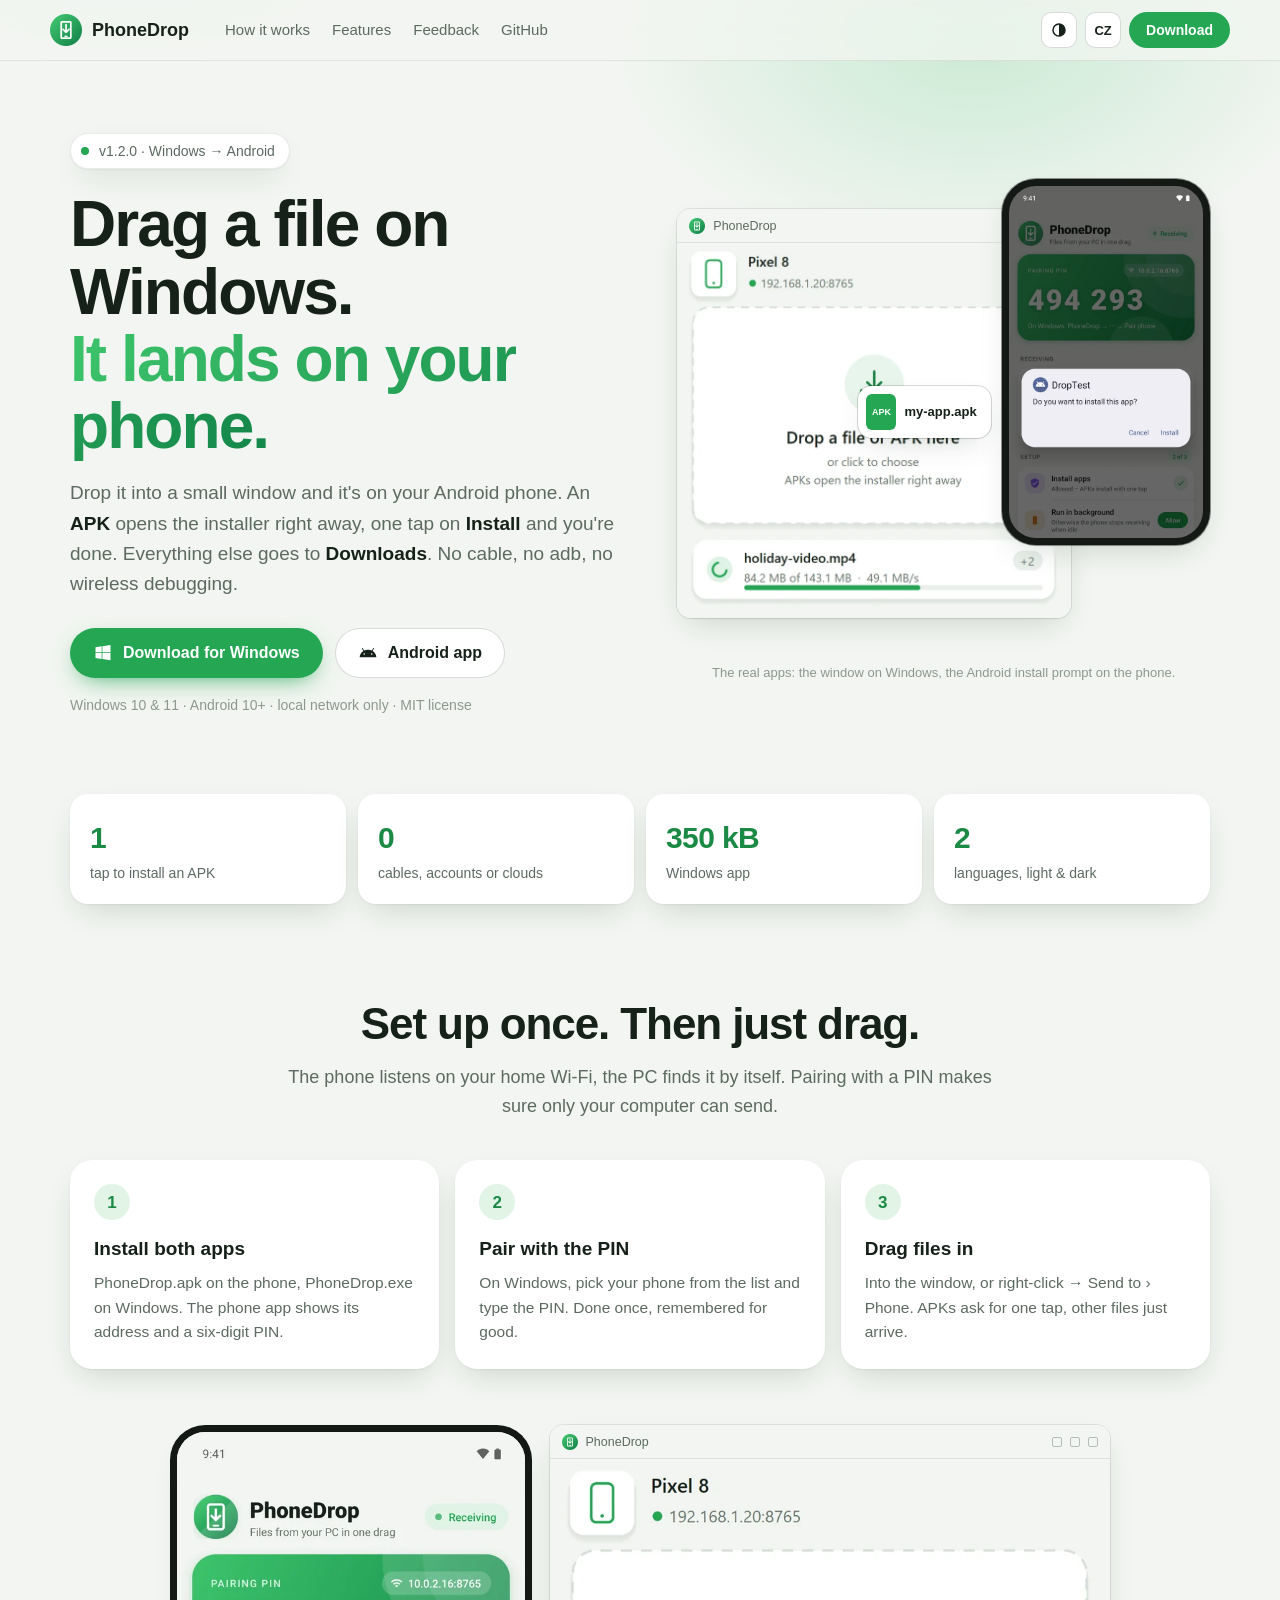
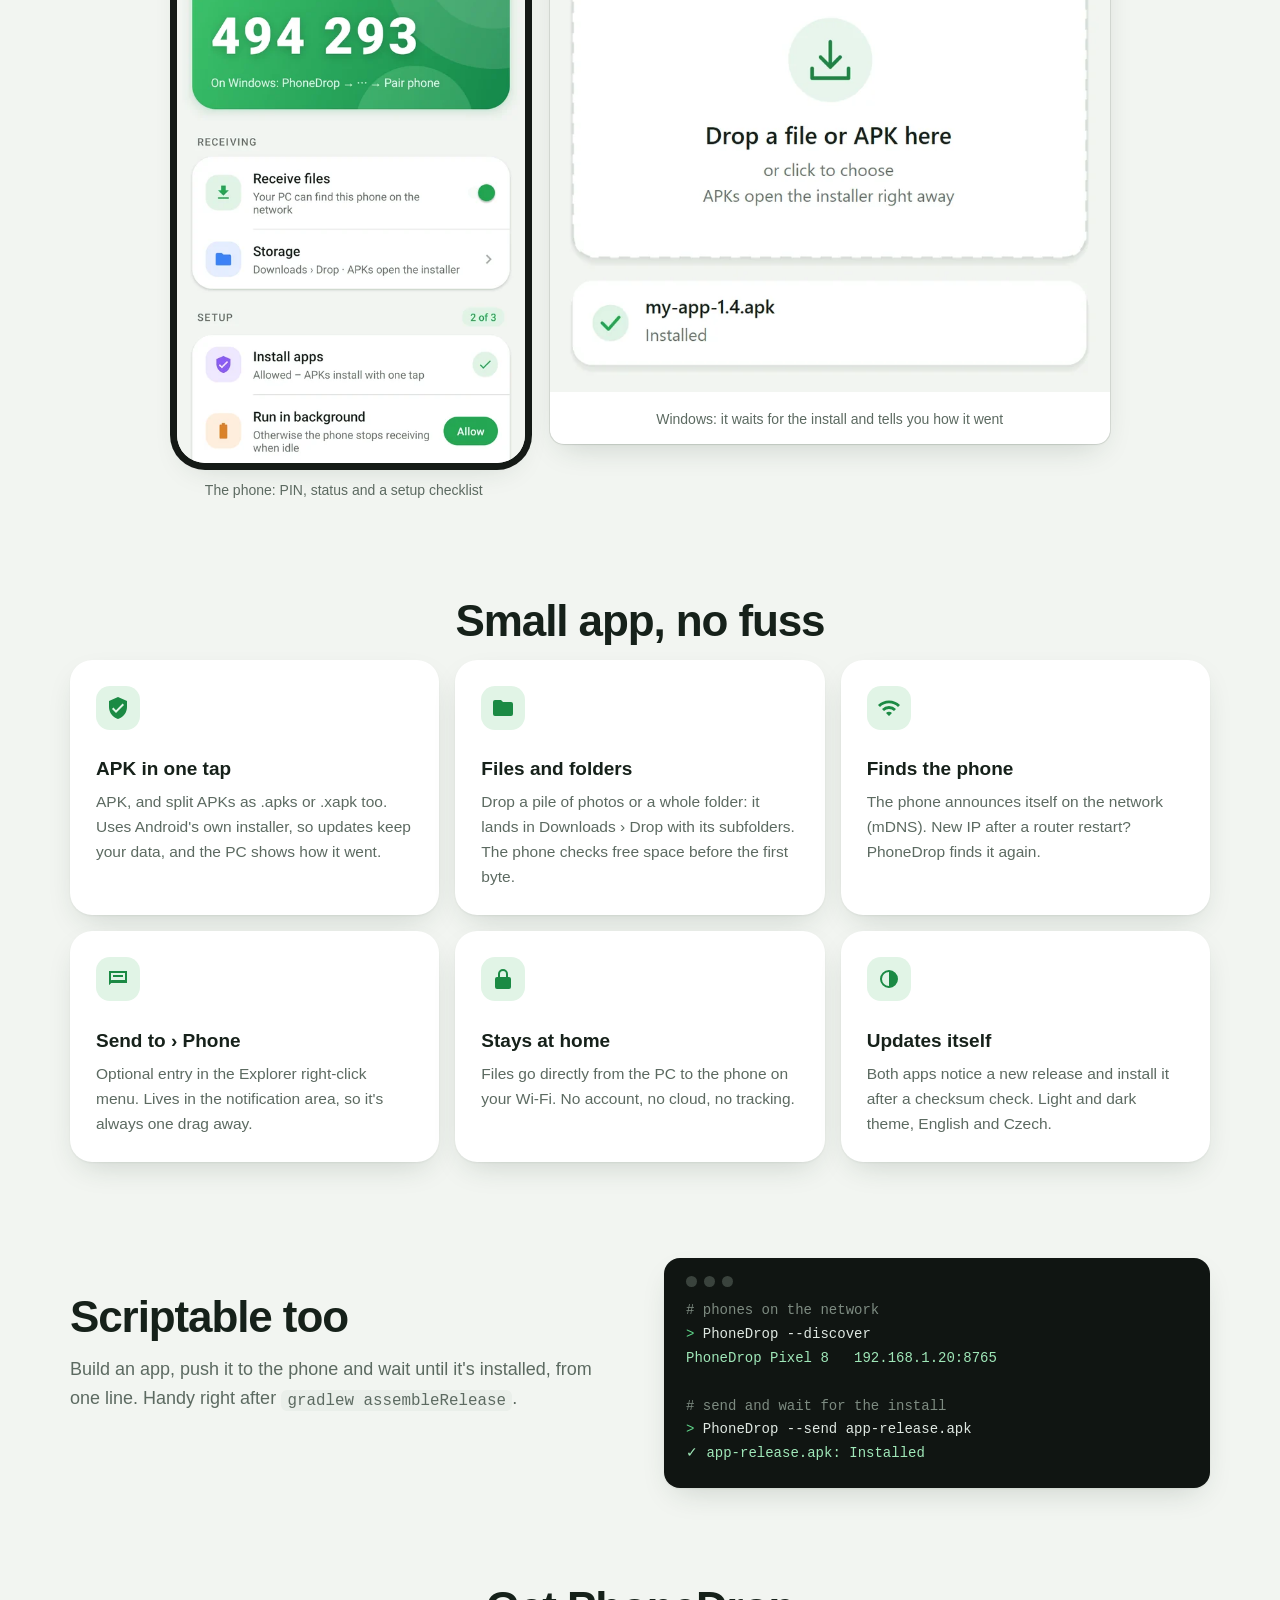
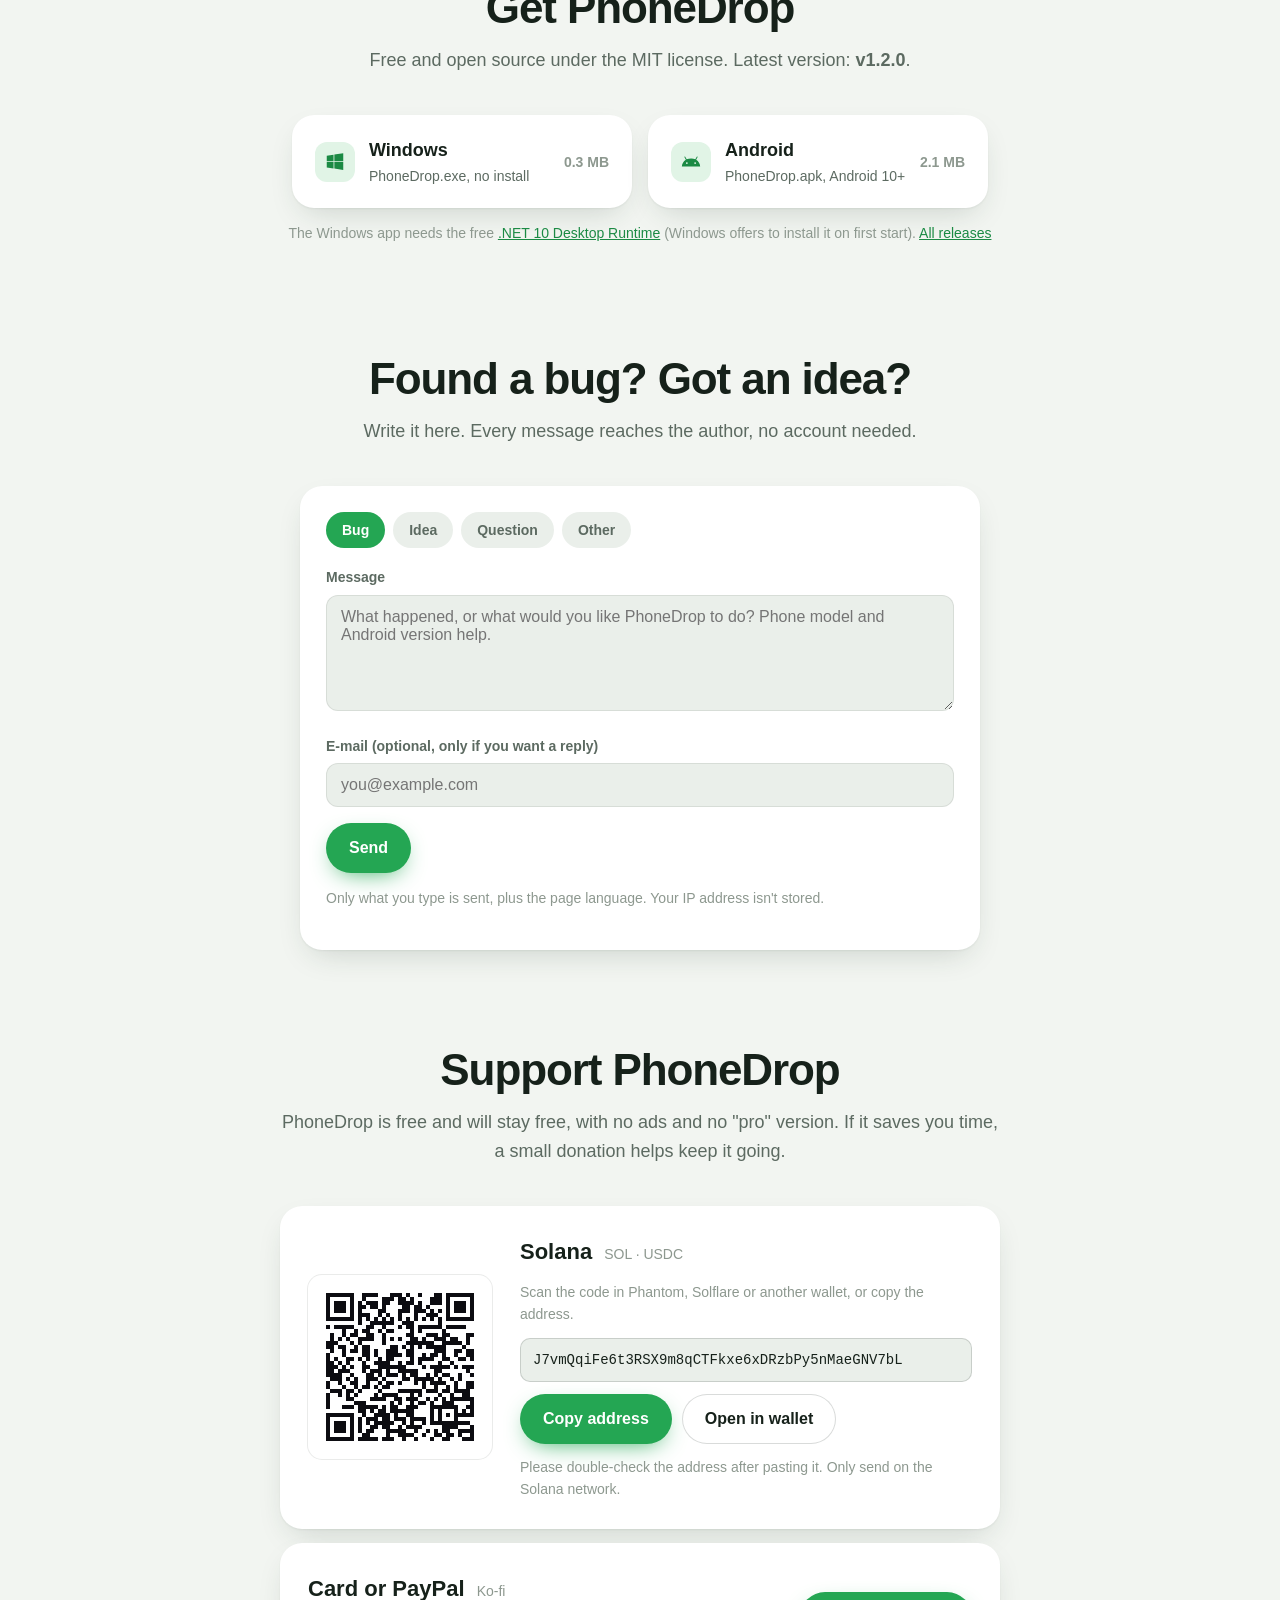
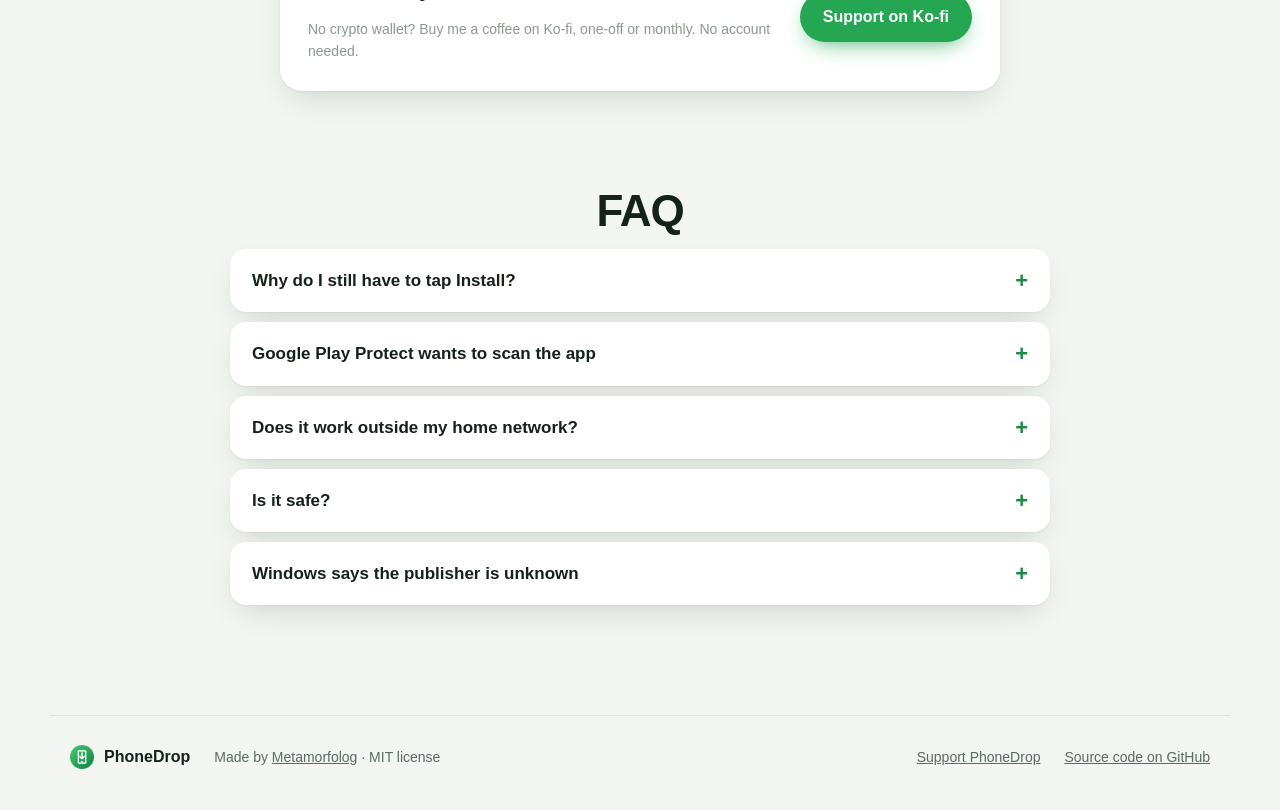
==== website/public/index.html @ 0eac9762 "1.2.0: složky a split APK (.apks, .xapk), odkaz na web v README - Windows rozbalí přetaženou složku " ====
<!doctype html>
<html lang="en" data-lang="en">
<head>
  <meta charset="utf-8">
  <meta name="viewport" content="width=device-width, initial-scale=1">
  <title>PhoneDrop: drag a file on Windows, it lands on your Android phone</title>
  <meta name="description" content="Drop a file into a small window on Windows and it lands on your Android phone. APKs open the installer with one tap. No cable, no adb, no cloud. Free and open source.">
  <meta name="theme-color" content="#f2f5f1" media="(prefers-color-scheme: light)">
  <meta name="theme-color" content="#0f1311" media="(prefers-color-scheme: dark)">
  <link rel="icon" type="image/png" href="favicon.png">
  <link rel="apple-touch-icon" href="assets/apple-touch-icon.png">
  <meta property="og:type" content="website">
  <meta property="og:title" content="PhoneDrop: drag a file on Windows, it lands on your phone">
  <meta property="og:description" content="APKs install with one tap, everything else goes to Downloads. No cable, no adb, no cloud. Free and open source.">
  <meta property="og:image" content="https://raw.githubusercontent.com/Metamorfolog/phonedrop/main/website/public/assets/og.png">
  <meta property="og:image:width" content="1200">
  <meta property="og:image:height" content="630">
  <meta name="twitter:card" content="summary_large_image">
  <meta name="twitter:image" content="https://raw.githubusercontent.com/Metamorfolog/phonedrop/main/website/public/assets/og.png">
  <link rel="stylesheet" href="style.css">
  <script src="main.js" defer></script>
</head>
<body>
  <div class="glow" aria-hidden="true"></div>

  <header class="nav">
    <a class="brand" href="#top" aria-label="PhoneDrop">
      <img src="assets/icon.png" alt="" width="32" height="32">
      <span>PhoneDrop</span>
    </a>
    <nav class="nav-links">
      <a href="#how"><span data-l="en">How it works</span><span data-l="cs">Jak to funguje</span></a>
      <a href="#features"><span data-l="en">Features</span><span data-l="cs">Co umí</span></a>
      <a href="#feedback"><span data-l="en">Feedback</span><span data-l="cs">Zpětná vazba</span></a>
      <a href="https://github.com/Metamorfolog/phonedrop" rel="noopener">GitHub</a>
    </nav>
    <div class="nav-end">
      <button class="icon-btn" type="button" id="theme-toggle" aria-label="Theme / Vzhled">
        <svg class="ti ti-auto" viewBox="0 0 24 24" aria-hidden="true"><path d="M12 3a9 9 0 1 0 0 18 9 9 0 0 0 0-18Zm0 2v14a7 7 0 0 1 0-14Z"/></svg>
        <svg class="ti ti-light" viewBox="0 0 24 24" aria-hidden="true"><path d="M12 7a5 5 0 1 0 0 10 5 5 0 0 0 0-10ZM11 1h2v3h-2V1Zm0 19h2v3h-2v-3ZM3.5 4.9l1.4-1.4L7 5.6 5.6 7 3.5 4.9Zm13.4 13.5 1.4-1.4 2.1 2.1-1.4 1.4-2.1-2.1ZM1 11h3v2H1v-2Zm19 0h3v2h-3v-2ZM5.6 17 7 18.4l-2.1 2.1-1.4-1.4L5.6 17ZM18.4 3.5l1.4 1.4L17.7 7 16.3 5.6l2.1-2.1Z"/></svg>
        <svg class="ti ti-dark" viewBox="0 0 24 24" aria-hidden="true"><path d="M12.3 2a9.9 9.9 0 0 0 8.9 13.9A10 10 0 1 1 12.3 2Z"/></svg>
      </button>
      <button class="lang" type="button" id="lang-toggle" aria-label="Switch language / Přepnout jazyk">
        <span data-l="en">CZ</span><span data-l="cs">EN</span>
      </button>
      <a class="btn btn-small" href="#download"><span data-l="en">Download</span><span data-l="cs">Stáhnout</span></a>
    </div>
  </header>

  <main id="top">
    <!-- Hero -->
    <section class="hero">
      <div class="hero-copy">
        <a class="pill" href="#download">
          <span class="pill-dot"></span>
          <span><span class="js-version">v1.2.0</span> · <span data-l="en">Windows → Android</span><span data-l="cs">Windows → Android</span></span>
        </a>
        <h1>
          <span data-l="en">Drag a file on Windows.<br><span class="grad">It lands on your phone.</span></span>
          <span data-l="cs">Přetáhni soubor ve Windows.<br><span class="grad">A je v telefonu.</span></span>
        </h1>
        <p class="lead">
          <span data-l="en">Drop it into a small window and it's on your Android phone. An <b>APK</b> opens the installer right away, one tap on <b>Install</b> and you're done. Everything else goes to <b>Downloads</b>. No cable, no adb, no wireless debugging.</span>
          <span data-l="cs">Pusť ho do malého okénka a je v telefonu s Androidem. <b>APK</b> rovnou otevře instalaci, stačí ťuknout na <b>Instalovat</b>. Všechno ostatní se uloží do <b>Stažených</b>. Bez kabelu, bez adb, bez bezdrátového ladění.</span>
        </p>
        <div class="cta">
          <a class="btn btn-primary js-dl-win" href="https://github.com/Metamorfolog/phonedrop/releases/download/v1.2.0/PhoneDrop-1.2.0-win-x64.exe">
            <svg class="ico" viewBox="0 0 24 24" aria-hidden="true"><path d="M3 5.1 10.4 4v7.1H3V5.1Zm8.3-1.2L21 2.5v8.6h-9.7V3.9ZM3 12h7.4v7.1L3 18v-6Zm8.3 0H21v8.6l-9.7-1.4V12Z"/></svg>
            <span data-l="en">Download for Windows</span><span data-l="cs">Stáhnout pro Windows</span>
          </a>
          <a class="btn btn-ghost js-dl-apk" href="https://github.com/Metamorfolog/phonedrop/releases/download/v1.2.0/PhoneDrop-1.2.0.apk">
            <svg class="ico" viewBox="0 0 24 24" aria-hidden="true"><path d="M17.6 9.5 19.4 6.4l-.9-.5-1.8 3.2A10.6 10.6 0 0 0 12 8.2c-1.7 0-3.3.3-4.7.9L5.5 5.9l-.9.5 1.8 3.1A9.5 9.5 0 0 0 2 17h20a9.5 9.5 0 0 0-4.4-7.5ZM7.5 14.2a1 1 0 1 1 0-2 1 1 0 0 1 0 2Zm9 0a1 1 0 1 1 0-2 1 1 0 0 1 0 2Z"/></svg>
            <span data-l="en">Android app</span><span data-l="cs">Aplikace pro Android</span>
          </a>
        </div>
        <p class="meta">
          <span data-l="en">Windows 10 &amp; 11 · Android 10+ · local network only · MIT license</span>
          <span data-l="cs">Windows 10 a 11 · Android 10+ · jen v místní síti · licence MIT</span>
        </p>
      </div>

      <div class="hero-demo" aria-hidden="true">
        <div class="stage">
          <figure class="win">
            <div class="win-bar"><img src="assets/icon.png" alt="" width="16" height="16"><span>PhoneDrop</span><i></i><i></i><i></i></div>
            <img data-l="en" class="only-light" src="assets/screens/win-en-light-busy.webp" alt="" width="800" height="760">
            <img data-l="en" class="only-dark" src="assets/screens/win-en-dark-busy.webp" alt="" width="800" height="760">
            <img data-l="cs" class="only-light" src="assets/screens/win-cs-light-busy.webp" alt="" width="800" height="760">
            <img data-l="cs" class="only-dark" src="assets/screens/win-cs-dark-busy.webp" alt="" width="800" height="760">
          </figure>
          <div class="flyer"><span class="flyer-doc">APK</span><span>my-app.apk</span></div>
          <figure class="phone">
            <img src="assets/screens/phone-install.webp" alt="" width="540" height="980">
          </figure>
        </div>
        <p class="demo-caption">
          <span data-l="en">The real apps: the window on Windows, the Android install prompt on the phone.</span>
          <span data-l="cs">Skutečné aplikace: okénko ve Windows a instalace na telefonu.</span>
        </p>
      </div>
    </section>

    <!-- Numbers -->
    <section class="stats" aria-label="Highlights">
      <div><b>1</b><span data-l="en">tap to install an APK</span><span data-l="cs">ťuknutí na instalaci APK</span></div>
      <div><b>0</b><span data-l="en">cables, accounts or clouds</span><span data-l="cs">kabelů, účtů a cloudů</span></div>
      <div><b>350 kB</b><span data-l="en">Windows app</span><span data-l="cs">aplikace pro Windows</span></div>
      <div><b>2</b><span data-l="en">languages, light &amp; dark</span><span data-l="cs">jazyky, světlý i tmavý</span></div>
    </section>

    <!-- How it works -->
    <section class="section" id="how">
      <h2><span data-l="en">Set up once. Then just drag.</span><span data-l="cs">Jednou nastavit. Pak jen táhnout.</span></h2>
      <p class="section-lead">
        <span data-l="en">The phone listens on your home Wi-Fi, the PC finds it by itself. Pairing with a PIN makes sure only your computer can send.</span>
        <span data-l="cs">Telefon poslouchá v domácí Wi-Fi a počítač ho najde sám. Párování PINem zajistí, že posílat může jen tvůj počítač.</span>
      </p>
      <ol class="steps">
        <li>
          <span class="step-num">1</span>
          <h3><span data-l="en">Install both apps</span><span data-l="cs">Nainstaluj obě aplikace</span></h3>
          <p><span data-l="en">PhoneDrop.apk on the phone, PhoneDrop.exe on Windows. The phone app shows its address and a six-digit PIN.</span><span data-l="cs">PhoneDrop.apk do telefonu, PhoneDrop.exe do Windows. Aplikace v telefonu ukáže svou adresu a šestimístný PIN.</span></p>
        </li>
        <li>
          <span class="step-num">2</span>
          <h3><span data-l="en">Pair with the PIN</span><span data-l="cs">Spáruj PINem</span></h3>
          <p><span data-l="en">On Windows, pick your phone from the list and type the PIN. Done once, remembered for good.</span><span data-l="cs">Ve Windows vyber telefon ze seznamu a opiš PIN. Stačí jednou, zůstane zapamatovaný.</span></p>
        </li>
        <li>
          <span class="step-num">3</span>
          <h3><span data-l="en">Drag files in</span><span data-l="cs">Přetahuj soubory</span></h3>
          <p><span data-l="en">Into the window, or right-click → Send to › Phone. APKs ask for one tap, other files just arrive.</span><span data-l="cs">Do okénka, nebo pravým tlačítkem → Odeslat do › Telefon. APK chce jedno ťuknutí, ostatní soubory prostě dorazí.</span></p>
        </li>
      </ol>

      <div class="shots">
        <figure class="shot-phone">
          <img data-l="en" class="only-light" src="assets/screens/phone-en-light.webp" alt="PhoneDrop on Android: pairing PIN, receiving switch and setup checklist" width="540" height="980" loading="lazy">
          <img data-l="en" class="only-dark" src="assets/screens/phone-en-dark.webp" alt="PhoneDrop on Android in dark mode" width="540" height="980" loading="lazy">
          <img data-l="cs" class="only-light" src="assets/screens/phone-cs-light.webp" alt="PhoneDrop v Androidu: PIN pro spárování, příjem a kontrolní seznam" width="540" height="980" loading="lazy">
          <img data-l="cs" class="only-dark" src="assets/screens/phone-cs-dark.webp" alt="PhoneDrop v Androidu v tmavém režimu" width="540" height="980" loading="lazy">
          <figcaption><span data-l="en">The phone: PIN, status and a setup checklist</span><span data-l="cs">Telefon: PIN, stav a kontrolní seznam</span></figcaption>
        </figure>
        <figure class="shot-win">
          <div class="win-bar"><img src="assets/icon.png" alt="" width="16" height="16"><span>PhoneDrop</span><i></i><i></i><i></i></div>
          <img data-l="en" class="only-light" src="assets/screens/win-en-light-done.webp" alt="PhoneDrop on Windows after installing an APK" width="800" height="760" loading="lazy">
          <img data-l="en" class="only-dark" src="assets/screens/win-en-dark-done.webp" alt="PhoneDrop on Windows in dark mode" width="800" height="760" loading="lazy">
          <img data-l="cs" class="only-light" src="assets/screens/win-cs-light-done.webp" alt="PhoneDrop ve Windows po instalaci APK" width="800" height="760" loading="lazy">
          <img data-l="cs" class="only-dark" src="assets/screens/win-cs-dark-done.webp" alt="PhoneDrop ve Windows v tmavém režimu" width="800" height="760" loading="lazy">
          <figcaption><span data-l="en">Windows: it waits for the install and tells you how it went</span><span data-l="cs">Windows: počká na instalaci a řekne, jak dopadla</span></figcaption>
        </figure>
      </div>
    </section>

    <!-- Features -->
    <section class="section" id="features">
      <h2><span data-l="en">Small app, no fuss</span><span data-l="cs">Malá aplikace, žádné starosti</span></h2>
      <div class="features">
        <div class="feature">
          <svg viewBox="0 0 24 24" aria-hidden="true"><path d="M12 1 3 5v6c0 5.6 3.8 10.7 9 12 5.2-1.3 9-6.4 9-12V5l-9-4Zm-2 16-4-4 1.4-1.4 2.6 2.6 6.6-6.6L18 9l-8 8Z"/></svg>
          <h3><span data-l="en">APK in one tap</span><span data-l="cs">APK jedním ťuknutím</span></h3>
          <p><span data-l="en">APK, and split APKs as .apks or .xapk too. Uses Android's own installer, so updates keep your data, and the PC shows how it went.</span><span data-l="cs">APK i split APK jako .apks nebo .xapk. Používá instalátor Androidu, takže aktualizace zachová data, a počítač ukáže, jak to dopadlo.</span></p>
        </div>
        <div class="feature">
          <svg viewBox="0 0 24 24" aria-hidden="true"><path d="M10 4H4a2 2 0 0 0-2 2v12a2 2 0 0 0 2 2h16a2 2 0 0 0 2-2V8a2 2 0 0 0-2-2h-8l-2-2Z"/></svg>
          <h3><span data-l="en">Files and folders</span><span data-l="cs">Soubory i složky</span></h3>
          <p><span data-l="en">Drop a pile of photos or a whole folder: it lands in Downloads › Drop with its subfolders. The phone checks free space before the first byte.</span><span data-l="cs">Pusť hromadu fotek nebo celou složku: přistane ve Stažené › Drop i s podsložkami. Telefon předem ověří, jestli se vejde.</span></p>
        </div>
        <div class="feature">
          <svg viewBox="0 0 24 24" aria-hidden="true"><path d="M1 9l2 2a12.7 12.7 0 0 1 18 0l2-2A15.5 15.5 0 0 0 1 9Zm8 8 3 3 3-3a4.2 4.2 0 0 0-6 0Zm-4-4 2 2a7 7 0 0 1 10 0l2-2a9.8 9.8 0 0 0-14 0Z"/></svg>
          <h3><span data-l="en">Finds the phone</span><span data-l="cs">Telefon si najde</span></h3>
          <p><span data-l="en">The phone announces itself on the network (mDNS). New IP after a router restart? PhoneDrop finds it again.</span><span data-l="cs">Telefon se v síti ohlásí sám (mDNS). Nová IP po restartu routeru? PhoneDrop ho najde znovu.</span></p>
        </div>
        <div class="feature">
          <svg viewBox="0 0 24 24" aria-hidden="true"><path d="M3 4h18v12H5.2L3 18.2V4Zm2 2v7.4l.4-.4H19V6H5Zm2 2h10v2H7V8Z"/></svg>
          <h3><span data-l="en">Send to › Phone</span><span data-l="cs">Odeslat do › Telefon</span></h3>
          <p><span data-l="en">Optional entry in the Explorer right-click menu. Lives in the notification area, so it's always one drag away.</span><span data-l="cs">Volitelná položka v pravém tlačítku Průzkumníku. Sedí v oznamovací oblasti, takže je vždy na jedno přetažení.</span></p>
        </div>
        <div class="feature">
          <svg viewBox="0 0 24 24" aria-hidden="true"><path d="M12 2a5 5 0 0 0-5 5v3H6a2 2 0 0 0-2 2v8a2 2 0 0 0 2 2h12a2 2 0 0 0 2-2v-8a2 2 0 0 0-2-2h-1V7a5 5 0 0 0-5-5Zm-3 8V7a3 3 0 1 1 6 0v3H9Z"/></svg>
          <h3><span data-l="en">Stays at home</span><span data-l="cs">Zůstává doma</span></h3>
          <p><span data-l="en">Files go directly from the PC to the phone on your Wi-Fi. No account, no cloud, no tracking.</span><span data-l="cs">Soubory jdou přímo z počítače do telefonu přes tvou Wi-Fi. Žádný účet, žádný cloud, žádné sledování.</span></p>
        </div>
        <div class="feature">
          <svg viewBox="0 0 24 24" aria-hidden="true"><path d="M12 3a9 9 0 1 0 0 18 9 9 0 0 0 0-18Zm0 2v14a7 7 0 0 1 0-14Z"/></svg>
          <h3><span data-l="en">Updates itself</span><span data-l="cs">Aktualizuje se sám</span></h3>
          <p><span data-l="en">Both apps notice a new release and install it after a checksum check. Light and dark theme, English and Czech.</span><span data-l="cs">Obě aplikace si všimnou nové verze a po ověření kontrolního součtu ji nainstalují. Světlý i tmavý vzhled, čeština i angličtina.</span></p>
        </div>
      </div>
    </section>

    <!-- Command line -->
    <section class="section split">
      <div>
        <h2><span data-l="en">Scriptable too</span><span data-l="cs">I pro skripty</span></h2>
        <p class="section-lead">
          <span data-l="en">Build an app, push it to the phone and wait until it's installed, from one line. Handy right after <code>gradlew assembleRelease</code>.</span>
          <span data-l="cs">Sestav aplikaci, pošli ji do telefonu a počkej na instalaci, jedním řádkem. Hodí se hned po <code>gradlew assembleRelease</code>.</span>
        </p>
      </div>
      <pre class="terminal" aria-label="Terminal example"><span class="t-bar"><i></i><i></i><i></i></span><code><span class="c"># phones on the network</span>
<span class="p">&gt;</span> PhoneDrop --discover
<span class="o">PhoneDrop Pixel 8   192.168.1.20:8765</span>

<span class="c"># send and wait for the install</span>
<span class="p">&gt;</span> PhoneDrop --send app-release.apk
<span class="o">✓ app-release.apk: Installed</span></code></pre>
    </section>

    <!-- Download -->
    <section class="section" id="download">
      <h2><span data-l="en">Get PhoneDrop</span><span data-l="cs">Stáhnout PhoneDrop</span></h2>
      <p class="section-lead center">
        <span data-l="en">Free and open source under the MIT license. Latest version: <b class="js-version">v1.2.0</b>.</span>
        <span data-l="cs">Zdarma a open source pod licencí MIT. Nejnovější verze: <b class="js-version">v1.2.0</b>.</span>
      </p>
      <div class="downloads">
        <a class="dl dl-main js-dl-win" href="https://github.com/Metamorfolog/phonedrop/releases/download/v1.2.0/PhoneDrop-1.2.0-win-x64.exe">
          <svg class="dl-os" viewBox="0 0 24 24" aria-hidden="true"><path d="M3 5.1 10.4 4v7.1H3V5.1Zm8.3-1.2L21 2.5v8.6h-9.7V3.9ZM3 12h7.4v7.1L3 18v-6Zm8.3 0H21v8.6l-9.7-1.4V12Z"/></svg>
          <span class="dl-title">Windows</span>
          <span class="dl-sub"><span data-l="en">PhoneDrop.exe, no install</span><span data-l="cs">PhoneDrop.exe bez instalace</span></span>
          <span class="dl-size js-size-win">0.3 MB</span>
        </a>
        <a class="dl dl-main js-dl-apk" href="https://github.com/Metamorfolog/phonedrop/releases/download/v1.2.0/PhoneDrop-1.2.0.apk">
          <svg class="dl-os" viewBox="0 0 24 24" aria-hidden="true"><path d="M17.6 9.5 19.4 6.4l-.9-.5-1.8 3.2A10.6 10.6 0 0 0 12 8.2c-1.7 0-3.3.3-4.7.9L5.5 5.9l-.9.5 1.8 3.1A9.5 9.5 0 0 0 2 17h20a9.5 9.5 0 0 0-4.4-7.5ZM7.5 14.2a1 1 0 1 1 0-2 1 1 0 0 1 0 2Zm9 0a1 1 0 1 1 0-2 1 1 0 0 1 0 2Z"/></svg>
          <span class="dl-title">Android</span>
          <span class="dl-sub"><span data-l="en">PhoneDrop.apk, Android 10+</span><span data-l="cs">PhoneDrop.apk, Android 10+</span></span>
          <span class="dl-size js-size-apk">2.1 MB</span>
        </a>
      </div>
      <p class="small center">
        <span data-l="en">The Windows app needs the free <a href="https://dotnet.microsoft.com/download/dotnet/10.0" rel="noopener">.NET 10 Desktop Runtime</a> (Windows offers to install it on first start). <a href="https://github.com/Metamorfolog/phonedrop/releases">All releases</a></span>
        <span data-l="cs">Aplikace pro Windows potřebuje bezplatný <a href="https://dotnet.microsoft.com/download/dotnet/10.0" rel="noopener">.NET 10 Desktop Runtime</a> (Windows ho při prvním spuštění nabídne). <a href="https://github.com/Metamorfolog/phonedrop/releases">Všechna vydání</a></span>
      </p>
    </section>

    <!-- Feedback -->
    <section class="section" id="feedback">
      <h2><span data-l="en">Found a bug? Got an idea?</span><span data-l="cs">Našel jsi chybu? Máš nápad?</span></h2>
      <p class="section-lead center">
        <span data-l="en">Write it here. Every message reaches the author, no account needed.</span>
        <span data-l="cs">Napiš ji sem. Každá zpráva dorazí autorovi, bez registrace.</span>
      </p>
      <form class="feedback" id="feedback-form" novalidate>
        <div class="kinds" role="radiogroup" aria-label="Type">
          <label><input type="radio" name="kind" value="bug" checked><span><span data-l="en">Bug</span><span data-l="cs">Chyba</span></span></label>
          <label><input type="radio" name="kind" value="idea"><span><span data-l="en">Idea</span><span data-l="cs">Nápad</span></span></label>
          <label><input type="radio" name="kind" value="question"><span><span data-l="en">Question</span><span data-l="cs">Otázka</span></span></label>
          <label><input type="radio" name="kind" value="other"><span><span data-l="en">Other</span><span data-l="cs">Jiné</span></span></label>
        </div>
        <label class="field">
          <span><span data-l="en">Message</span><span data-l="cs">Zpráva</span></span>
          <textarea name="message" rows="5" maxlength="5000" required data-ph-en="What happened, or what would you like PhoneDrop to do? Phone model and Android version help." data-ph-cs="Co se stalo, nebo co bys od PhoneDropu chtěl? Pomůže model telefonu a verze Androidu."></textarea>
        </label>
        <label class="field">
          <span><span data-l="en">E-mail (optional, only if you want a reply)</span><span data-l="cs">E-mail (nepovinný, jen pokud chceš odpověď)</span></span>
          <input type="email" name="email" maxlength="200" autocomplete="email" data-ph-en="you@example.com" data-ph-cs="ty@example.cz">
        </label>
        <!-- Left empty by people; bots that fill every field are ignored. -->
        <label class="hp" aria-hidden="true">Website <input type="text" name="website" tabindex="-1" autocomplete="off"></label>
        <div class="feedback-end">
          <button class="btn btn-primary" type="submit"><span data-l="en">Send</span><span data-l="cs">Odeslat</span></button>
          <p class="feedback-status" id="feedback-status" role="status" aria-live="polite"></p>
        </div>
        <p class="small">
          <span data-l="en">Only what you type is sent, plus the page language. Your IP address isn't stored.</span>
          <span data-l="cs">Odešle se jen to, co napíšeš, a jazyk stránky. IP adresa se neukládá.</span>
        </p>
      </form>
    </section>

    <!-- Support -->
    <section class="section" id="support">
      <h2><span data-l="en">Support PhoneDrop</span><span data-l="cs">Podpoř PhoneDrop</span></h2>
      <p class="section-lead center">
        <span data-l="en">PhoneDrop is free and will stay free, with no ads and no "pro" version. If it saves you time, a small donation helps keep it going.</span>
        <span data-l="cs">PhoneDrop je zdarma a zdarma zůstane, bez reklam a bez „pro“ verze. Pokud ti šetří čas, malý dar pomůže v dalším vývoji.</span>
      </p>
      <div class="support">
        <a class="support-qr" href="solana:J7vmQqiFe6t3RSX9m8qCTFkxe6xDRzbPy5nMaeGNV7bL?label=PhoneDrop" aria-label="Open in a Solana wallet">
          <img src="assets/solana-qr.svg" width="172" height="172" alt="QR code of the Solana address">
        </a>
        <div class="support-body">
          <h3>Solana <small>SOL · USDC</small></h3>
          <p class="small">
            <span data-l="en">Scan the code in Phantom, Solflare or another wallet, or copy the address.</span>
            <span data-l="cs">Naskenuj kód v Phantomu, Solflare nebo jiné peněžence, nebo zkopíruj adresu.</span>
          </p>
          <code class="support-address" id="sol-address">J7vmQqiFe6t3RSX9m8qCTFkxe6xDRzbPy5nMaeGNV7bL</code>
          <div class="support-actions">
            <button class="btn btn-primary" type="button" id="sol-copy" data-copy="J7vmQqiFe6t3RSX9m8qCTFkxe6xDRzbPy5nMaeGNV7bL"><span data-l="en">Copy address</span><span data-l="cs">Kopírovat adresu</span></button>
            <a class="btn btn-ghost" href="solana:J7vmQqiFe6t3RSX9m8qCTFkxe6xDRzbPy5nMaeGNV7bL?label=PhoneDrop"><span data-l="en">Open in wallet</span><span data-l="cs">Otevřít v peněžence</span></a>
            <span class="support-copied" id="sol-copied" role="status" aria-live="polite"></span>
          </div>
          <p class="small">
            <span data-l="en">Please double-check the address after pasting it. Only send on the Solana network.</span>
            <span data-l="cs">Po vložení adresu prosím zkontroluj. Posílej jen přes síť Solana.</span>
          </p>
        </div>
      </div>
      <div class="support support-kofi">
        <div class="support-body">
          <h3><span data-l="en">Card or PayPal</span><span data-l="cs">Kartou nebo přes PayPal</span> <small>Ko-fi</small></h3>
          <p class="small">
            <span data-l="en">No crypto wallet? Buy me a coffee on Ko-fi, one-off or monthly. No account needed.</span>
            <span data-l="cs">Nemáš kryptopeněženku? Kup mi kafe na Ko-fi, jednorázově nebo měsíčně. Účet není potřeba.</span>
          </p>
        </div>
        <a class="btn btn-primary" href="https://ko-fi.com/metamorfolog" rel="noopener"><span data-l="en">Support on Ko-fi</span><span data-l="cs">Podpořit na Ko-fi</span></a>
      </div>
    </section>

    <!-- FAQ -->
    <section class="section faq">
      <h2>FAQ</h2>
      <details>
        <summary><span data-l="en">Why do I still have to tap Install?</span><span data-l="cs">Proč musím pořád ťuknout na Instalovat?</span></summary>
        <p><span data-l="en">Android doesn't let an ordinary app install other apps silently, only with root or ADB. PhoneDrop hands the APK straight to the system installer, so one tap is the minimum Android allows.</span><span data-l="cs">Android běžné aplikaci nedovolí instalovat jiné aplikace potichu, to jde jen s rootem nebo přes ADB. PhoneDrop předá APK rovnou systémovému instalátoru, takže jedno ťuknutí je minimum, které Android dovolí.</span></p>
      </details>
      <details>
        <summary><span data-l="en">Google Play Protect wants to scan the app</span><span data-l="cs">Google Play Protect chce aplikaci skenovat</span></summary>
        <p><span data-l="en">For apps it hasn't seen before, Play Protect offers a scan. You can scan, or choose <i>More details → Install without scanning</i>. The first time, Android also asks you to allow "Install unknown apps" for PhoneDrop.</span><span data-l="cs">U aplikací, které ještě nezná, nabídne Play Protect sken. Můžeš skenovat, nebo zvolit <i>Další podrobnosti → Instalovat bez skenování</i>. Poprvé se Android zeptá i na povolení „Instalovat neznámé aplikace“ pro PhoneDrop.</span></p>
      </details>
      <details>
        <summary><span data-l="en">Does it work outside my home network?</span><span data-l="cs">Funguje to i mimo domácí síť?</span></summary>
        <p><span data-l="en">Not yet. The PC and the phone have to be on the same network (a VPN like Tailscale works if you type the phone's address). A relay for the road is planned.</span><span data-l="cs">Zatím ne. Počítač a telefon musí být ve stejné síti (funguje i VPN jako Tailscale, když zadáš adresu telefonu). Relay pro cesty je v plánu.</span></p>
      </details>
      <details>
        <summary><span data-l="en">Is it safe?</span><span data-l="cs">Je to bezpečné?</span></summary>
        <p><span data-l="en">The phone only accepts files from computers paired with its PIN, and pairing only works while the app is open on the phone; each computer gets its own secret token. The connection itself isn't encrypted, which is fine on your home Wi-Fi but not on a public one. You can unpair all computers in the phone app any time.</span><span data-l="cs">Telefon přijímá soubory jen od počítačů spárovaných jeho PINem a párovat jde, jen když je aplikace v telefonu otevřená; každý počítač dostane vlastní tajný token. Samotné spojení šifrované není, což v domácí Wi-Fi nevadí, na veřejné ano. Všechna párování zrušíš v aplikaci v telefonu kdykoli.</span></p>
      </details>
      <details>
        <summary><span data-l="en">Windows says the publisher is unknown</span><span data-l="cs">Windows hlásí neznámého vydavatele</span></summary>
        <p><span data-l="en">The app isn't code-signed (certificates are expensive for a free project). Click <i>More info → Run anyway</i>.</span><span data-l="cs">Aplikace není digitálně podepsaná (certifikát je pro bezplatný projekt drahý). Klikni na <i>Další informace → Přesto spustit</i>.</span></p>
      </details>
    </section>
  </main>

  <footer class="footer">
    <div class="brand">
      <img src="assets/icon.png" alt="" width="24" height="24">
      <span>PhoneDrop</span>
    </div>
    <p>
      <span data-l="en">Made by <a href="https://github.com/Metamorfolog">Metamorfolog</a> · MIT license</span>
      <span data-l="cs">Vytvořil <a href="https://github.com/Metamorfolog">Metamorfolog</a> · licence MIT</span>
    </p>
    <a href="#support"><span data-l="en">Support PhoneDrop</span><span data-l="cs">Podpořit PhoneDrop</span></a>
    <a href="https://github.com/Metamorfolog/phonedrop" rel="noopener"><span data-l="en">Source code on GitHub</span><span data-l="cs">Zdrojový kód na GitHubu</span></a>
  </footer>
</body>
</html>
---- website/public/style.css ----
/* PhoneDrop – stejné barvy jako aplikace. Světlý výchozí, tmavý podle systému nebo přepínače. */
:root {
  --bg: #f2f5f1;
  --bg-2: #e9eee8;
  --card: #ffffff;
  --card-2: #eaefea;
  --line: rgba(22, 33, 26, 0.09);
  --line-2: rgba(22, 33, 26, 0.16);
  --text: #16211a;
  --muted: #5c6a61;
  --faint: #8d988f;
  --accent: #24a653;
  --accent-ink: #1b8a44;
  --accent-tint: #e1f4e6;
  --on-accent: #ffffff;
  --bad: #dc4a4a;
  --grad: linear-gradient(120deg, #3dc46b, #14874a);
  --shadow: 0 1px 2px rgba(31, 58, 42, 0.06), 0 12px 32px -12px rgba(31, 58, 42, 0.22);
  --glow-1: rgba(61, 196, 107, 0.22);
  --glow-2: rgba(20, 135, 74, 0.12);
  --radius: 22px;
  --font: "Segoe UI Variable Display", "Segoe UI", -apple-system, BlinkMacSystemFont, "SF Pro Display", Inter, Roboto, "Helvetica Neue", Arial, sans-serif;
  --mono: ui-monospace, "Cascadia Code", "SF Mono", Menlo, Consolas, "Liberation Mono", monospace;
  color-scheme: light;
}

/* Tmavé proměnné: ručně zvolené, nebo systémové, pokud uživatel nevybral světlý. */
html[data-theme="dark"] {
  --bg: #0f1311; --bg-2: #141a16; --card: #1a201c; --card-2: #232b26;
  --line: rgba(236, 242, 238, 0.08); --line-2: rgba(236, 242, 238, 0.15);
  --text: #ecf2ee; --muted: #a3afa7; --faint: #6c7870;
  --accent: #5fd68a; --accent-ink: #5fd68a; --accent-tint: #1e3326; --on-accent: #06210f; --bad: #f07b7b;
  --grad: linear-gradient(120deg, #7fe3a3, #3dc46b);
  --shadow: 0 1px 2px rgba(0, 0, 0, 0.3), 0 16px 40px -16px rgba(0, 0, 0, 0.7);
  --glow-1: rgba(61, 196, 107, 0.16); --glow-2: rgba(20, 135, 74, 0.12);
  color-scheme: dark;
}
@media (prefers-color-scheme: dark) {
  html:not([data-theme="light"]) {
    --bg: #0f1311; --bg-2: #141a16; --card: #1a201c; --card-2: #232b26;
    --line: rgba(236, 242, 238, 0.08); --line-2: rgba(236, 242, 238, 0.15);
    --text: #ecf2ee; --muted: #a3afa7; --faint: #6c7870;
    --accent: #5fd68a; --accent-ink: #5fd68a; --accent-tint: #1e3326; --on-accent: #06210f; --bad: #f07b7b;
    --grad: linear-gradient(120deg, #7fe3a3, #3dc46b);
    --shadow: 0 1px 2px rgba(0, 0, 0, 0.3), 0 16px 40px -16px rgba(0, 0, 0, 0.7);
    --glow-1: rgba(61, 196, 107, 0.16); --glow-2: rgba(20, 135, 74, 0.12);
    color-scheme: dark;
  }
}

/* Obrázky pro světlý / tmavý vzhled. */
html[data-theme="dark"] .only-light, html[data-theme="light"] .only-dark { display: none !important; }
html:not([data-theme]) .only-dark { display: none; }
@media (prefers-color-scheme: dark) {
  html:not([data-theme]) .only-dark { display: block; }
  html:not([data-theme]) .only-light { display: none !important; }
}

/* Ikona přepínače vzhledu podle volby. */
.ti { display: none; }
html:not([data-theme]) .ti-auto, html[data-theme="light"] .ti-light, html[data-theme="dark"] .ti-dark { display: block; }

* { box-sizing: border-box; }
html { scroll-behavior: smooth; -webkit-text-size-adjust: 100%; }
body {
  margin: 0;
  background: var(--bg);
  color: var(--text);
  font-family: var(--font);
  font-size: 17px;
  line-height: 1.6;
  overflow-x: hidden;
  -webkit-font-smoothing: antialiased;
}

/* Jazyk: oba jsou ve stránce, jeden je skrytý. */
html:not([data-lang="cs"]) [data-l="cs"],
html[data-lang="cs"] [data-l="en"] { display: none !important; }

a { color: inherit; }
img { max-width: 100%; height: auto; display: block; }
b { font-weight: 650; }
code { font-family: var(--mono); font-size: 0.88em; background: var(--card-2); padding: 0.1em 0.4em; border-radius: 6px; }

.glow {
  position: absolute;
  inset: -20vh 0 auto 0;
  height: 100vh;
  pointer-events: none;
  background:
    radial-gradient(40vw 36vh at 76% 24%, var(--glow-1), transparent 70%),
    radial-gradient(34vw 30vh at 10% 6%, var(--glow-2), transparent 70%);
  z-index: 0;
}

/* Navigace */
.nav {
  position: sticky;
  top: 0;
  z-index: 20;
  display: flex;
  align-items: center;
  gap: 24px;
  padding: 12px max(16px, calc((100vw - 1180px) / 2));
  background: color-mix(in srgb, var(--bg) 78%, transparent);
  backdrop-filter: saturate(1.4) blur(14px);
  -webkit-backdrop-filter: saturate(1.4) blur(14px);
  border-bottom: 1px solid var(--line);
}
.brand { display: flex; align-items: center; gap: 10px; font-weight: 700; font-size: 18px; text-decoration: none; }
.nav-links { display: flex; gap: 22px; margin-left: 12px; }
.nav-links a { text-decoration: none; color: var(--muted); font-size: 15px; }
.nav-links a:hover { color: var(--text); }
.nav-end { margin-left: auto; display: flex; align-items: center; gap: 8px; }
.lang, .icon-btn {
  height: 36px;
  min-width: 36px;
  border-radius: 10px;
  border: 1px solid var(--line-2);
  background: var(--card);
  color: var(--text);
  font: 600 13px var(--font);
  cursor: pointer;
  display: inline-flex;
  align-items: center;
  justify-content: center;
}
.icon-btn svg { width: 18px; height: 18px; fill: currentColor; }
.lang:hover, .icon-btn:hover { border-color: var(--accent); }

/* Tlačítka */
.btn {
  display: inline-flex;
  align-items: center;
  gap: 10px;
  height: 50px;
  padding: 0 22px;
  border-radius: 999px;
  font-weight: 650;
  font-size: 16px;
  text-decoration: none;
  border: 1px solid transparent;
  cursor: pointer;
  font-family: var(--font);
  transition: transform 0.15s, box-shadow 0.15s, background 0.15s;
}
.btn .ico { width: 20px; height: 20px; fill: currentColor; flex: none; }
.btn-primary { background: var(--accent); color: var(--on-accent); box-shadow: 0 8px 24px -10px var(--accent); }
.btn-primary:hover { transform: translateY(-1px); box-shadow: 0 12px 28px -10px var(--accent); }
.btn-primary:disabled { opacity: 0.6; cursor: default; transform: none; }
.btn-ghost { background: var(--card); color: var(--text); border-color: var(--line-2); }
.btn-ghost:hover { border-color: var(--accent); }
.btn-small { height: 36px; padding: 0 16px; font-size: 14px; background: var(--accent); color: var(--on-accent); }

/* Úvod */
main { position: relative; z-index: 1; }
.hero {
  display: grid;
  grid-template-columns: 1.05fr 1fr;
  gap: 48px;
  align-items: center;
  max-width: 1180px;
  margin: 0 auto;
  padding: 72px 20px 40px;
}
.pill {
  display: inline-flex;
  align-items: center;
  gap: 10px;
  padding: 6px 14px 6px 10px;
  border-radius: 999px;
  background: var(--card);
  border: 1px solid var(--line);
  font-size: 14px;
  color: var(--muted);
  text-decoration: none;
  box-shadow: var(--shadow);
}
.pill-dot { width: 8px; height: 8px; border-radius: 50%; background: var(--accent); animation: pulse 1.8s ease-in-out infinite; }
@keyframes pulse { 50% { opacity: 0.3; } }
h1 { font-size: clamp(40px, 5.4vw, 64px); line-height: 1.05; letter-spacing: -0.03em; margin: 22px 0 18px; font-weight: 800; }
.grad { background: var(--grad); -webkit-background-clip: text; background-clip: text; color: transparent; }
.lead { font-size: 19px; color: var(--muted); max-width: 560px; margin: 0 0 28px; }
.lead b { color: var(--text); }
.cta { display: flex; gap: 12px; flex-wrap: wrap; }
.meta { color: var(--faint); font-size: 14px; margin-top: 16px; }

/* Ukázka: okno Windows, letící APK a telefon s instalací */
.hero-demo { position: relative; }
.stage { position: relative; height: 470px; }
.win, .shot-win {
  margin: 0;
  background: var(--card);
  border-radius: 14px;
  overflow: hidden;
  box-shadow: var(--shadow), 0 0 0 1px var(--line);
}
.win { position: absolute; left: 0; top: 30px; width: 74%; }
.win-bar {
  display: flex;
  align-items: center;
  gap: 8px;
  height: 34px;
  padding: 0 12px;
  font-size: 12.5px;
  color: var(--muted);
  background: var(--bg);
  border-bottom: 1px solid var(--line);
}
.win-bar img { width: 16px; height: 16px; }
.win-bar span { flex: 1; }
.win-bar i { width: 10px; height: 10px; border-radius: 2px; border: 1.5px solid var(--faint); opacity: 0.6; }
.phone {
  position: absolute;
  right: 0;
  top: 0;
  width: 39%;
  margin: 0;
  padding: 7px;
  border-radius: 34px;
  background: #151916;
  box-shadow: var(--shadow), 0 0 0 1px rgba(0, 0, 0, 0.4);
}
.phone img { border-radius: 27px; }
.flyer {
  position: absolute;
  left: 34%;
  top: 44%;
  display: flex;
  align-items: center;
  gap: 8px;
  padding: 8px 14px 8px 8px;
  border-radius: 14px;
  background: var(--card);
  box-shadow: var(--shadow), 0 0 0 1px var(--line-2);
  font-size: 13px;
  font-weight: 600;
  z-index: 3;
  animation: fly 4.2s cubic-bezier(0.45, 0, 0.25, 1) infinite;
}
.flyer-doc {
  width: 30px;
  height: 36px;
  border-radius: 6px;
  background: var(--accent);
  color: var(--on-accent);
  font-size: 9px;
  font-weight: 800;
  display: grid;
  place-items: center;
}
@keyframes fly {
  0% { transform: translate(-60%, 40%) scale(0.9); opacity: 0; }
  12% { opacity: 1; }
  45% { transform: translate(0, 0) scale(1); opacity: 1; }
  80% { transform: translate(120%, -70%) scale(0.75); opacity: 0.9; }
  92%, 100% { transform: translate(135%, -80%) scale(0.6); opacity: 0; }
}
.demo-caption { color: var(--faint); font-size: 13px; text-align: center; margin: 14px 0 0; }

/* Čísla */
.stats {
  display: grid;
  grid-template-columns: repeat(4, 1fr);
  gap: 12px;
  max-width: 1180px;
  margin: 24px auto 0;
  padding: 0 20px;
}
.stats div {
  background: var(--card);
  border-radius: 18px;
  padding: 20px;
  box-shadow: var(--shadow);
  display: flex;
  flex-direction: column;
}
.stats b { font-size: 30px; letter-spacing: -0.02em; color: var(--accent-ink); }
.stats span { color: var(--muted); font-size: 14px; }

/* Sekce */
.section { max-width: 1180px; margin: 0 auto; padding: 96px 20px 0; }
h2 { font-size: clamp(30px, 3.6vw, 44px); letter-spacing: -0.025em; line-height: 1.1; margin: 0 0 14px; font-weight: 800; }
#how h2, #features h2, #download h2, #feedback h2, #support h2, .faq h2 { text-align: center; }
.section-lead { color: var(--muted); font-size: 18px; max-width: 720px; margin: 0 0 40px; }
#how .section-lead, .center { margin-left: auto; margin-right: auto; text-align: center; }

.steps { list-style: none; padding: 0; margin: 0 0 56px; display: grid; grid-template-columns: repeat(3, 1fr); gap: 16px; }
.steps li { background: var(--card); border-radius: var(--radius); padding: 24px; box-shadow: var(--shadow); }
.step-num {
  width: 36px;
  height: 36px;
  border-radius: 50%;
  display: grid;
  place-items: center;
  background: var(--accent-tint);
  color: var(--accent-ink);
  font-weight: 800;
}
.steps h3 { margin: 14px 0 6px; font-size: 19px; }
.steps p { margin: 0; color: var(--muted); font-size: 15.5px; }

.shots { display: grid; grid-template-columns: 0.62fr 1fr; gap: 32px; align-items: start; max-width: 940px; margin: 0 auto; }
.shot-phone { margin: 0; }
.shot-phone > img { border-radius: 28px; box-shadow: var(--shadow), 0 0 0 7px #151916; margin: 7px; }
.shots figcaption { color: var(--muted); font-size: 14px; text-align: center; margin-top: 16px; }
.shot-win figcaption { padding: 0 12px 14px; }

.features { display: grid; grid-template-columns: repeat(3, 1fr); gap: 16px; }
.feature { background: var(--card); border-radius: var(--radius); padding: 26px; box-shadow: var(--shadow); }
.feature svg { width: 44px; height: 44px; padding: 10px; border-radius: 14px; fill: var(--accent-ink); background: var(--accent-tint); }
.feature h3 { margin: 16px 0 6px; font-size: 19px; }
.feature p { margin: 0; color: var(--muted); font-size: 15.5px; }

.split { display: grid; grid-template-columns: 1fr 1fr; gap: 48px; align-items: center; }
.terminal {
  margin: 0;
  background: #101512;
  color: #dfe8e2;
  border-radius: 16px;
  padding: 18px 22px 22px;
  font-family: var(--mono);
  font-size: 14px;
  line-height: 1.7;
  overflow-x: auto;
  box-shadow: var(--shadow);
}
.terminal code { background: none; padding: 0; font-size: 1em; }
.t-bar { display: flex; gap: 7px; margin-bottom: 12px; }
.t-bar i { width: 11px; height: 11px; border-radius: 50%; background: #3a433d; }
.terminal .c { color: #7d8b81; }
.terminal .p { color: #5fd68a; }
.terminal .o { color: #9fe7b8; }

.downloads { display: grid; grid-template-columns: repeat(2, minmax(0, 340px)); gap: 16px; justify-content: center; }
.dl {
  display: grid;
  grid-template-columns: auto 1fr auto;
  grid-template-rows: auto auto;
  column-gap: 14px;
  align-items: center;
  padding: 20px 22px;
  border-radius: var(--radius);
  background: var(--card);
  text-decoration: none;
  box-shadow: var(--shadow);
  border: 1px solid transparent;
  transition: border-color 0.15s, transform 0.15s;
}
.dl:hover { border-color: var(--accent); transform: translateY(-2px); }
.dl-os { grid-row: span 2; width: 40px; height: 40px; padding: 9px; border-radius: 12px; fill: var(--accent-ink); background: var(--accent-tint); }
.dl-title { font-weight: 700; font-size: 18px; }
.dl-sub { grid-column: 2; color: var(--muted); font-size: 14px; }
.dl-size { grid-row: 1 / span 2; grid-column: 3; color: var(--faint); font-size: 14px; font-weight: 600; }
.small { color: var(--faint); font-size: 14px; }
.small a { color: var(--accent-ink); }
.center { text-align: center; }

/* Zpětná vazba */
.feedback {
  max-width: 680px;
  margin: 0 auto;
  background: var(--card);
  border-radius: var(--radius);
  padding: 26px;
  box-shadow: var(--shadow);
}
.kinds { display: flex; flex-wrap: wrap; gap: 8px; margin-bottom: 18px; }
.kinds label { cursor: pointer; }
.kinds input { position: absolute; opacity: 0; pointer-events: none; }
.kinds label > span { display: inline-block; padding: 7px 16px; border-radius: 999px; background: var(--card-2); color: var(--muted); font-size: 14px; font-weight: 600; }
.kinds input:checked + span { background: var(--accent); color: var(--on-accent); }
.kinds input:focus-visible + span { outline: 2px solid var(--accent); outline-offset: 2px; }
.field { display: block; margin-bottom: 16px; }
.field > span { display: block; font-size: 14px; color: var(--muted); margin-bottom: 6px; font-weight: 600; }
.field textarea, .field input {
  width: 100%;
  font: 16px var(--font);
  color: var(--text);
  background: var(--card-2);
  border: 1px solid var(--line);
  border-radius: 12px;
  padding: 12px 14px;
  resize: vertical;
}
.field textarea:focus, .field input:focus { outline: none; border-color: var(--accent); }
.hp { position: absolute; left: -9999px; }
.feedback-end { display: flex; align-items: center; gap: 16px; flex-wrap: wrap; }
.feedback-status { margin: 0; font-size: 15px; }
.feedback-status.ok { color: var(--accent-ink); }
.feedback-status.err { color: var(--bad); }

/* Podpora */
.support { max-width: 720px; margin: 0 auto; background: var(--card); border-radius: var(--radius); padding: 28px; display: flex; gap: 28px; align-items: center; box-shadow: var(--shadow); }
.support-qr { flex: none; display: block; background: #fff; border-radius: 14px; padding: 6px; line-height: 0; box-shadow: 0 0 0 1px var(--line); }
.support-qr img { width: 172px; height: 172px; image-rendering: pixelated; }
.support-body { min-width: 0; display: grid; gap: 12px; }
.support-body h3 { margin: 0; font-size: 22px; }
.support-body h3 small { color: var(--faint); font-size: 14px; font-weight: 500; margin-left: 6px; }
.support-body .small { margin: 0; }
.support-address { display: block; font-size: 14px; padding: 10px 12px; border-radius: 10px; background: var(--card-2); border: 1px solid var(--line-2); word-break: break-all; user-select: all; }
.support-actions { display: flex; flex-wrap: wrap; align-items: center; gap: 10px; }
.support-copied { color: var(--accent-ink); font-size: 15px; }
.support-kofi { margin-top: 14px; justify-content: space-between; }
.support-kofi .btn { flex: none; white-space: nowrap; }

/* FAQ */
.faq details { max-width: 820px; margin: 0 auto 10px; background: var(--card); border-radius: 16px; box-shadow: var(--shadow); }
.faq summary { cursor: pointer; padding: 18px 22px; font-weight: 650; list-style: none; position: relative; padding-right: 48px; }
.faq summary::-webkit-details-marker { display: none; }
.faq summary::after { content: "+"; position: absolute; right: 22px; top: 14px; font-size: 22px; color: var(--accent-ink); }
.faq details[open] summary::after { content: "–"; }
.faq details p { margin: 0; padding: 0 22px 20px; color: var(--muted); }

.footer {
  max-width: 1180px;
  margin: 110px auto 0;
  padding: 28px 20px 40px;
  border-top: 1px solid var(--line);
  display: flex;
  align-items: center;
  gap: 24px;
  flex-wrap: wrap;
  color: var(--muted);
  font-size: 14px;
}
.footer p { margin: 0; flex: 1; }
.footer a { color: var(--muted); }
.footer .brand { color: var(--text); font-size: 16px; }

@media (prefers-reduced-motion: reduce) {
  .flyer, .pill-dot { animation: none; }
  .flyer { opacity: 1; }
  html { scroll-behavior: auto; }
}

@media (max-width: 920px) {
  .nav-links { display: none; }
  .hero { grid-template-columns: 1fr; padding-top: 48px; gap: 36px; }
  .stage { height: auto; aspect-ratio: 1 / 0.86; }
  .stats { grid-template-columns: repeat(2, 1fr); }
  .steps, .features { grid-template-columns: 1fr; }
  .shots { grid-template-columns: 1fr; max-width: 480px; }
  .shot-phone { max-width: 300px; margin: 0 auto; }
  .split { grid-template-columns: 1fr; gap: 24px; }
  .downloads { grid-template-columns: minmax(0, 1fr); }
}
@media (max-width: 640px) {
  .support { flex-direction: column; align-items: stretch; padding: 20px 16px; }
  .support-qr { align-self: center; }
}
@media (max-width: 480px) {
  body { font-size: 16px; }
  .nav { gap: 12px; }
  .brand span { display: none; }
  .btn { height: 46px; padding: 0 18px; font-size: 15px; }
  .cta .btn { flex: 1 1 100%; justify-content: center; }
  .lead { font-size: 17px; }
  .section { padding-top: 72px; }
  .stats b { font-size: 24px; }
  .flyer { font-size: 11px; }
  .terminal { font-size: 12.5px; }
}
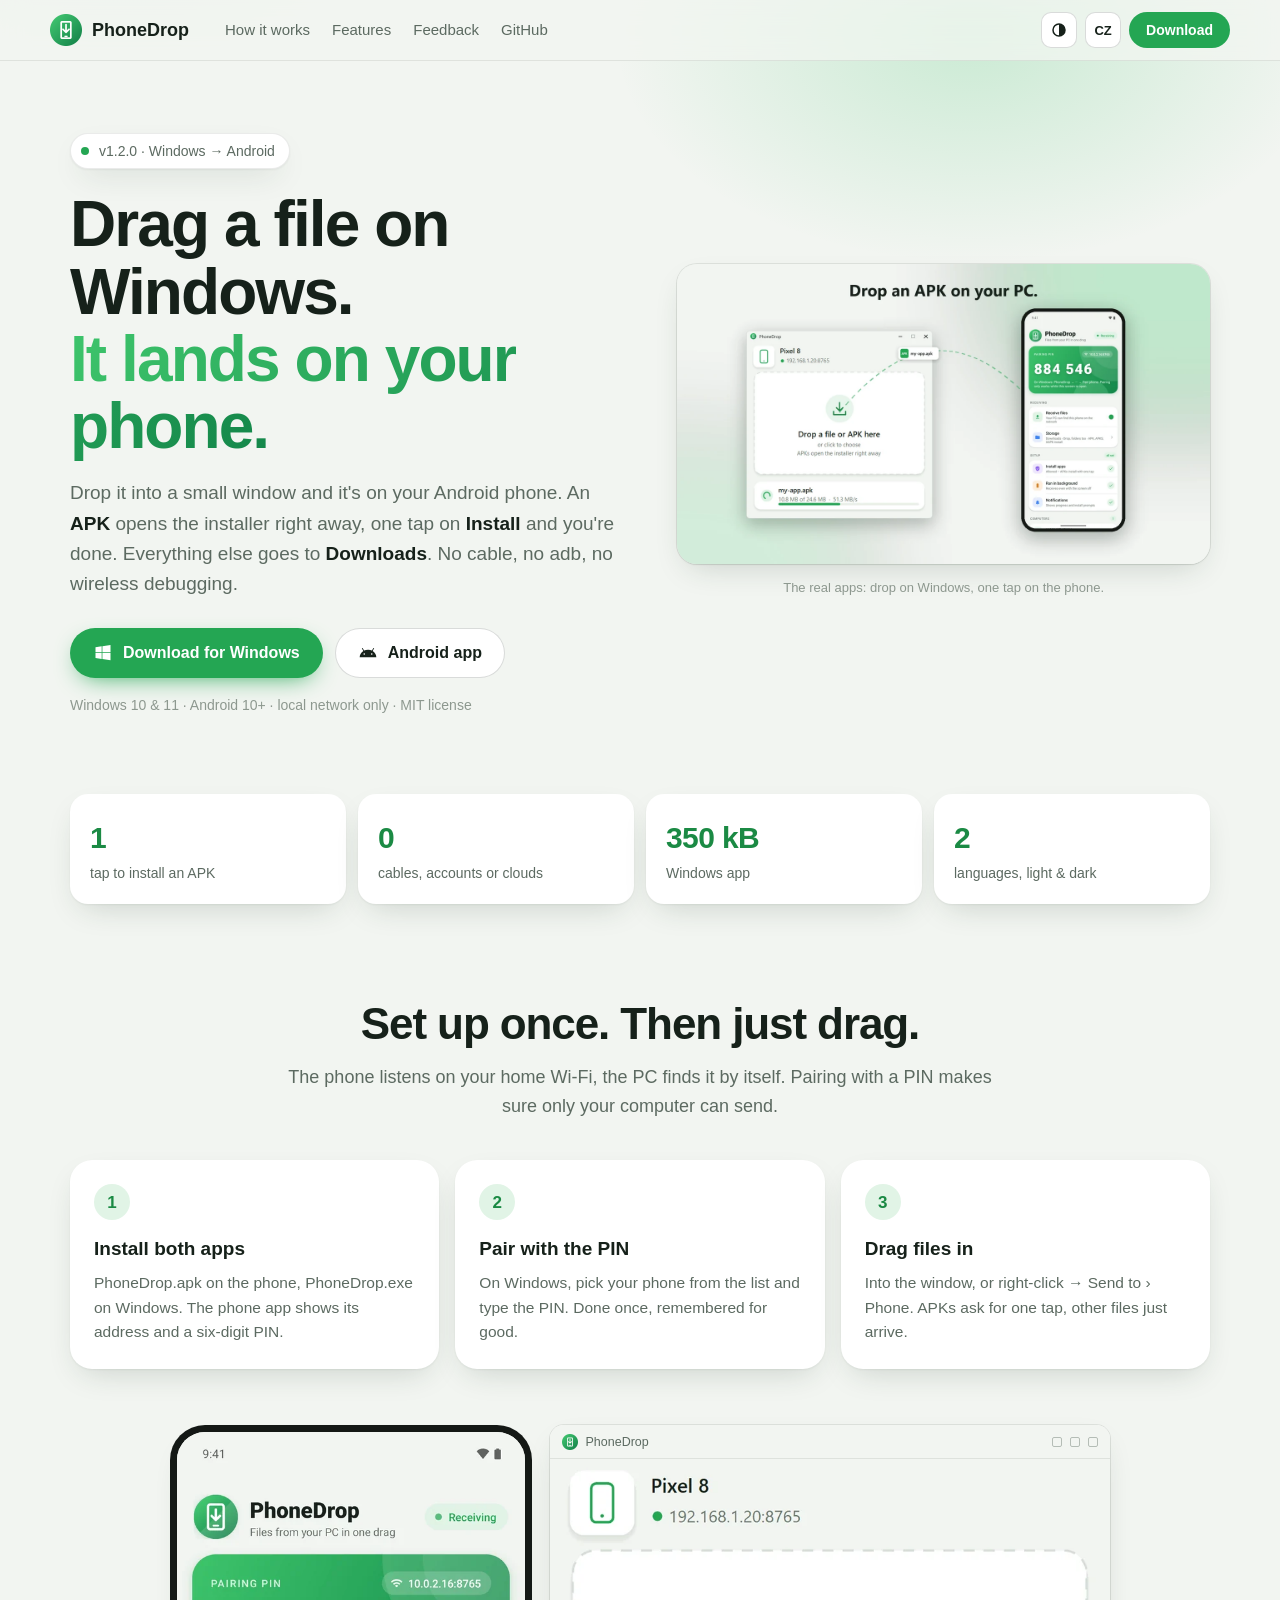
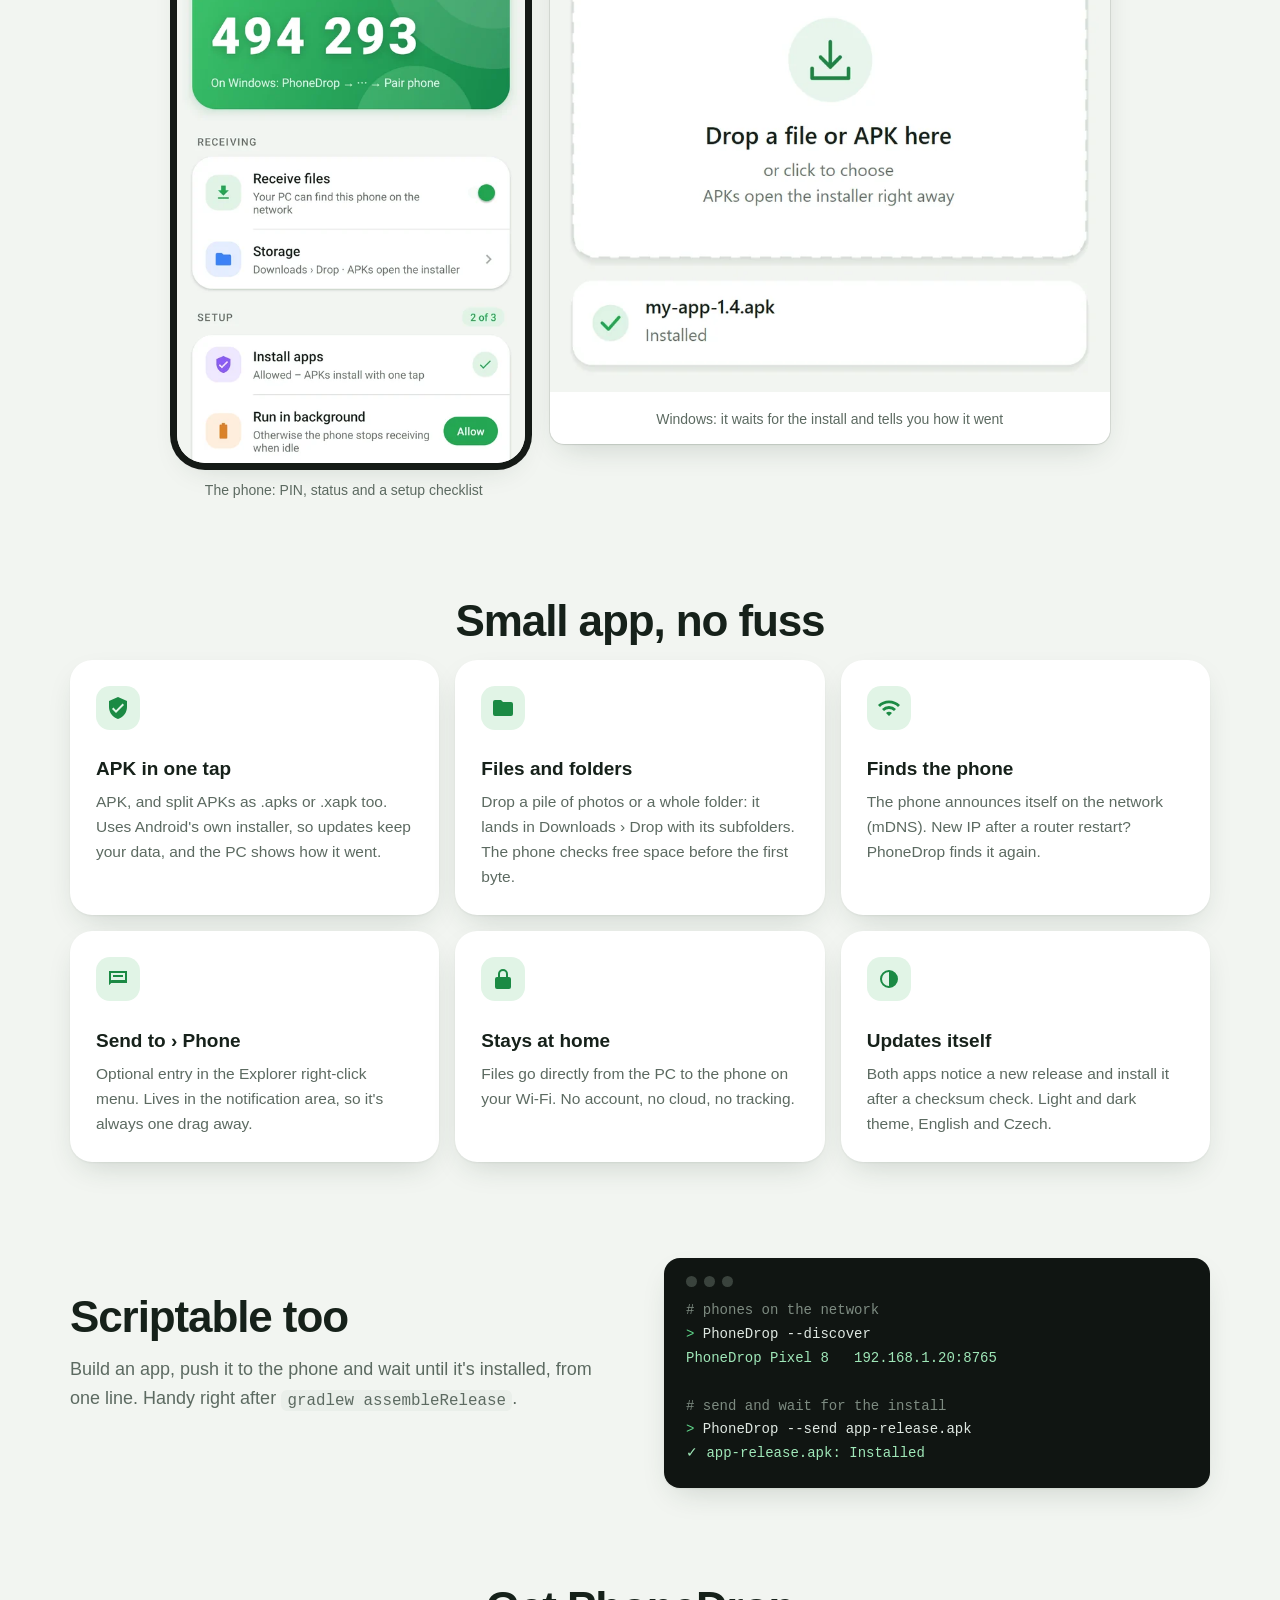
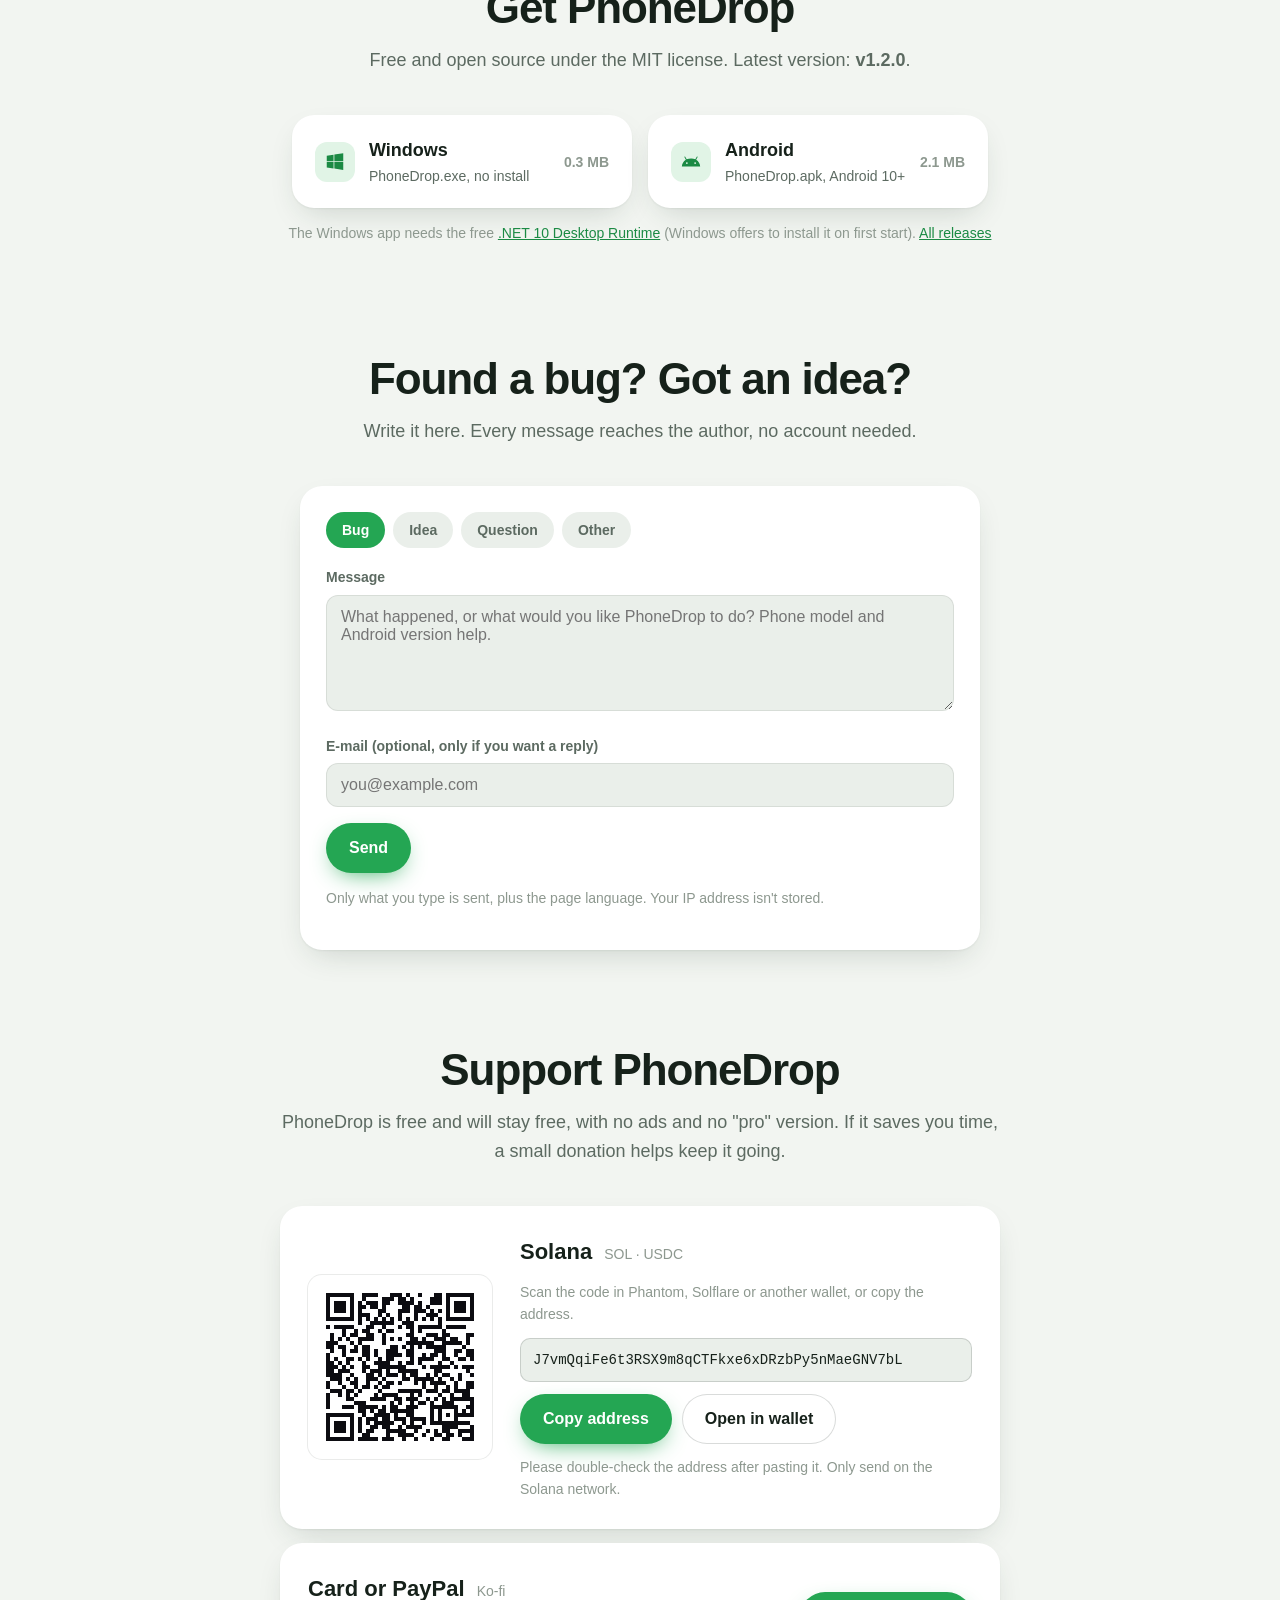
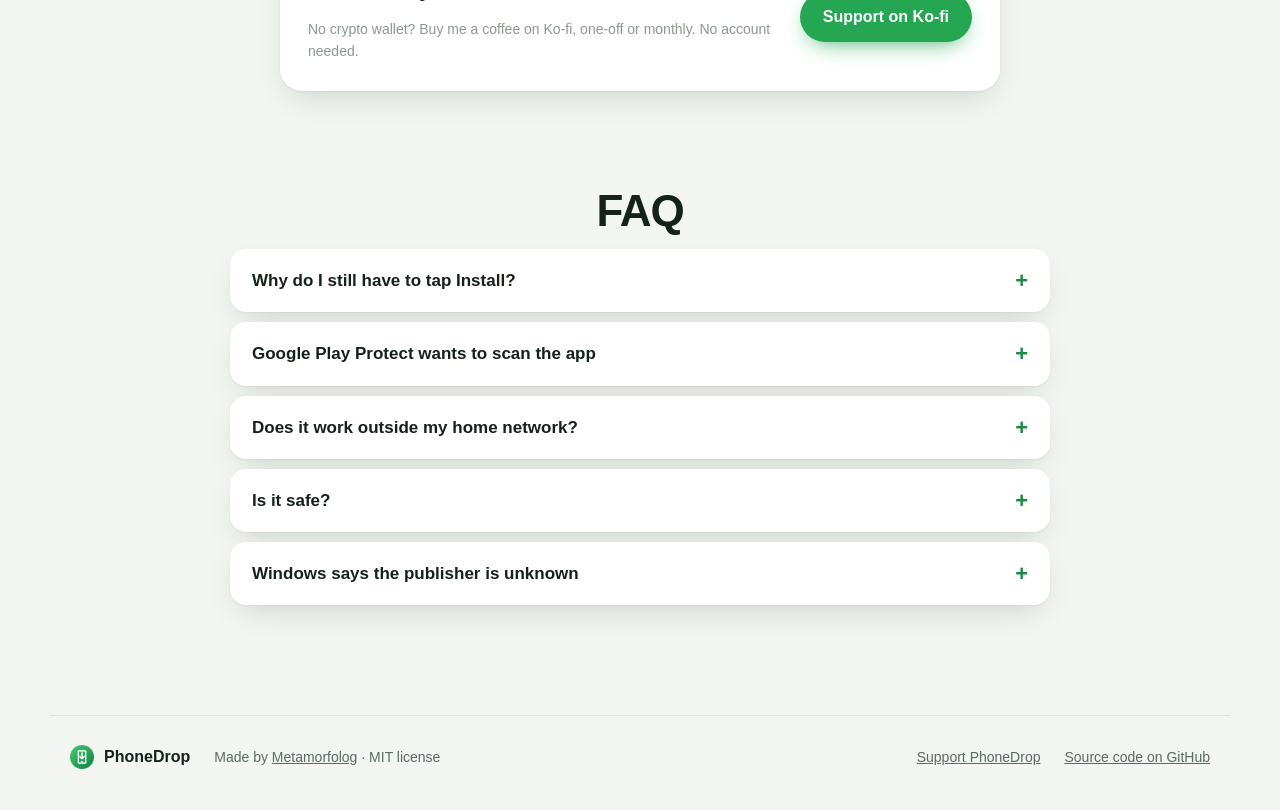
==== commit b2849760: "Stránka: hero video ze skutečných aplikací, FAQ k Play Protect Co-Authored-By: Claude Opus 5.5 <nore" ====
--- a/website/public/index.html
+++ b/website/public/index.html
@@ -79,23 +79,13 @@
         </p>
       </div>
 
-      <div class="hero-demo" aria-hidden="true">
-        <div class="stage">
-          <figure class="win">
-            <div class="win-bar"><img src="assets/icon.png" alt="" width="16" height="16"><span>PhoneDrop</span><i></i><i></i><i></i></div>
-            <img data-l="en" class="only-light" src="assets/screens/win-en-light-busy.webp" alt="" width="800" height="760">
-            <img data-l="en" class="only-dark" src="assets/screens/win-en-dark-busy.webp" alt="" width="800" height="760">
-            <img data-l="cs" class="only-light" src="assets/screens/win-cs-light-busy.webp" alt="" width="800" height="760">
-            <img data-l="cs" class="only-dark" src="assets/screens/win-cs-dark-busy.webp" alt="" width="800" height="760">
-          </figure>
-          <div class="flyer"><span class="flyer-doc">APK</span><span>my-app.apk</span></div>
-          <figure class="phone">
-            <img src="assets/screens/phone-install.webp" alt="" width="540" height="980">
-          </figure>
-        </div>
+      <div class="hero-demo">
+        <video class="hero-video" src="assets/hero.mp4" poster="assets/hero-poster.webp" width="1280" height="720"
+               autoplay muted loop playsinline preload="metadata"
+               aria-label="Demo: an APK dropped on the Windows app installs on the phone with one tap, then a whole folder of photos lands in Downloads"></video>
         <p class="demo-caption">
-          <span data-l="en">The real apps: the window on Windows, the Android install prompt on the phone.</span>
-          <span data-l="cs">Skutečné aplikace: okénko ve Windows a instalace na telefonu.</span>
+          <span data-l="en">The real apps: drop on Windows, one tap on the phone.</span>
+          <span data-l="cs">Skutečné aplikace: pustit ve Windows, jedno ťuknutí v telefonu.</span>
         </p>
       </div>
     </section>
@@ -319,7 +309,7 @@
       </details>
       <details>
         <summary><span data-l="en">Google Play Protect wants to scan the app</span><span data-l="cs">Google Play Protect chce aplikaci skenovat</span></summary>
-        <p><span data-l="en">For apps it hasn't seen before, Play Protect offers a scan. You can scan, or choose <i>More details → Install without scanning</i>. The first time, Android also asks you to allow "Install unknown apps" for PhoneDrop.</span><span data-l="cs">U aplikací, které ještě nezná, nabídne Play Protect sken. Můžeš skenovat, nebo zvolit <i>Další podrobnosti → Instalovat bez skenování</i>. Poprvé se Android zeptá i na povolení „Instalovat neznámé aplikace“ pro PhoneDrop.</span></p>
+        <p><span data-l="en">For apps it hasn't seen before, Play Protect offers a scan: choose <i>More details → Install without scanning</i>. For a new developer it may even say <i>App blocked to protect your device</i>; then <i>More details → Install anyway</i>. The first time, Android also asks you to allow "Install unknown apps" for PhoneDrop.</span><span data-l="cs">U aplikací, které ještě nezná, nabídne Play Protect sken: zvol <i>Další podrobnosti → Instalovat bez skenování</i>. U nového vývojáře může dokonce napsat <i>Aplikace byla zablokována</i>; pak <i>Další podrobnosti → Přesto nainstalovat</i>. Poprvé se Android zeptá i na povolení „Instalovat neznámé aplikace“ pro PhoneDrop.</span></p>
       </details>
       <details>
         <summary><span data-l="en">Does it work outside my home network?</span><span data-l="cs">Funguje to i mimo domácí síť?</span></summary>
--- a/website/public/style.css
+++ b/website/public/style.css
@@ -187,15 +187,13 @@
 
 /* Ukázka: okno Windows, letící APK a telefon s instalací */
 .hero-demo { position: relative; }
-.stage { position: relative; height: 470px; }
-.win, .shot-win {
+.shot-win {
   margin: 0;
   background: var(--card);
   border-radius: 14px;
   overflow: hidden;
   box-shadow: var(--shadow), 0 0 0 1px var(--line);
 }
-.win { position: absolute; left: 0; top: 30px; width: 74%; }
 .win-bar {
   display: flex;
   align-items: center;
@@ -210,51 +208,14 @@
 .win-bar img { width: 16px; height: 16px; }
 .win-bar span { flex: 1; }
 .win-bar i { width: 10px; height: 10px; border-radius: 2px; border: 1.5px solid var(--faint); opacity: 0.6; }
-.phone {
-  position: absolute;
-  right: 0;
-  top: 0;
-  width: 39%;
-  margin: 0;
-  padding: 7px;
-  border-radius: 34px;
-  background: #151916;
-  box-shadow: var(--shadow), 0 0 0 1px rgba(0, 0, 0, 0.4);
-}
-.phone img { border-radius: 27px; }
-.flyer {
-  position: absolute;
-  left: 34%;
-  top: 44%;
-  display: flex;
-  align-items: center;
-  gap: 8px;
-  padding: 8px 14px 8px 8px;
-  border-radius: 14px;
-  background: var(--card);
-  box-shadow: var(--shadow), 0 0 0 1px var(--line-2);
-  font-size: 13px;
-  font-weight: 600;
-  z-index: 3;
-  animation: fly 4.2s cubic-bezier(0.45, 0, 0.25, 1) infinite;
-}
-.flyer-doc {
-  width: 30px;
-  height: 36px;
-  border-radius: 6px;
-  background: var(--accent);
-  color: var(--on-accent);
-  font-size: 9px;
-  font-weight: 800;
-  display: grid;
-  place-items: center;
-}
-@keyframes fly {
-  0% { transform: translate(-60%, 40%) scale(0.9); opacity: 0; }
-  12% { opacity: 1; }
-  45% { transform: translate(0, 0) scale(1); opacity: 1; }
-  80% { transform: translate(120%, -70%) scale(0.75); opacity: 0.9; }
-  92%, 100% { transform: translate(135%, -80%) scale(0.6); opacity: 0; }
+.hero-video {
+  display: block;
+  width: 100%;
+  height: auto;
+  aspect-ratio: 16 / 9;
+  border-radius: 20px;
+  background: #eef3ee;
+  box-shadow: var(--shadow), 0 0 0 1px var(--line);
 }
 .demo-caption { color: var(--faint); font-size: 13px; text-align: center; margin: 14px 0 0; }
 
@@ -429,15 +390,13 @@
 .footer .brand { color: var(--text); font-size: 16px; }
 
 @media (prefers-reduced-motion: reduce) {
-  .flyer, .pill-dot { animation: none; }
-  .flyer { opacity: 1; }
+  .pill-dot { animation: none; }
   html { scroll-behavior: auto; }
 }
 
 @media (max-width: 920px) {
   .nav-links { display: none; }
   .hero { grid-template-columns: 1fr; padding-top: 48px; gap: 36px; }
-  .stage { height: auto; aspect-ratio: 1 / 0.86; }
   .stats { grid-template-columns: repeat(2, 1fr); }
   .steps, .features { grid-template-columns: 1fr; }
   .shots { grid-template-columns: 1fr; max-width: 480px; }
@@ -458,6 +417,5 @@
   .lead { font-size: 17px; }
   .section { padding-top: 72px; }
   .stats b { font-size: 24px; }
-  .flyer { font-size: 11px; }
   .terminal { font-size: 12.5px; }
 }
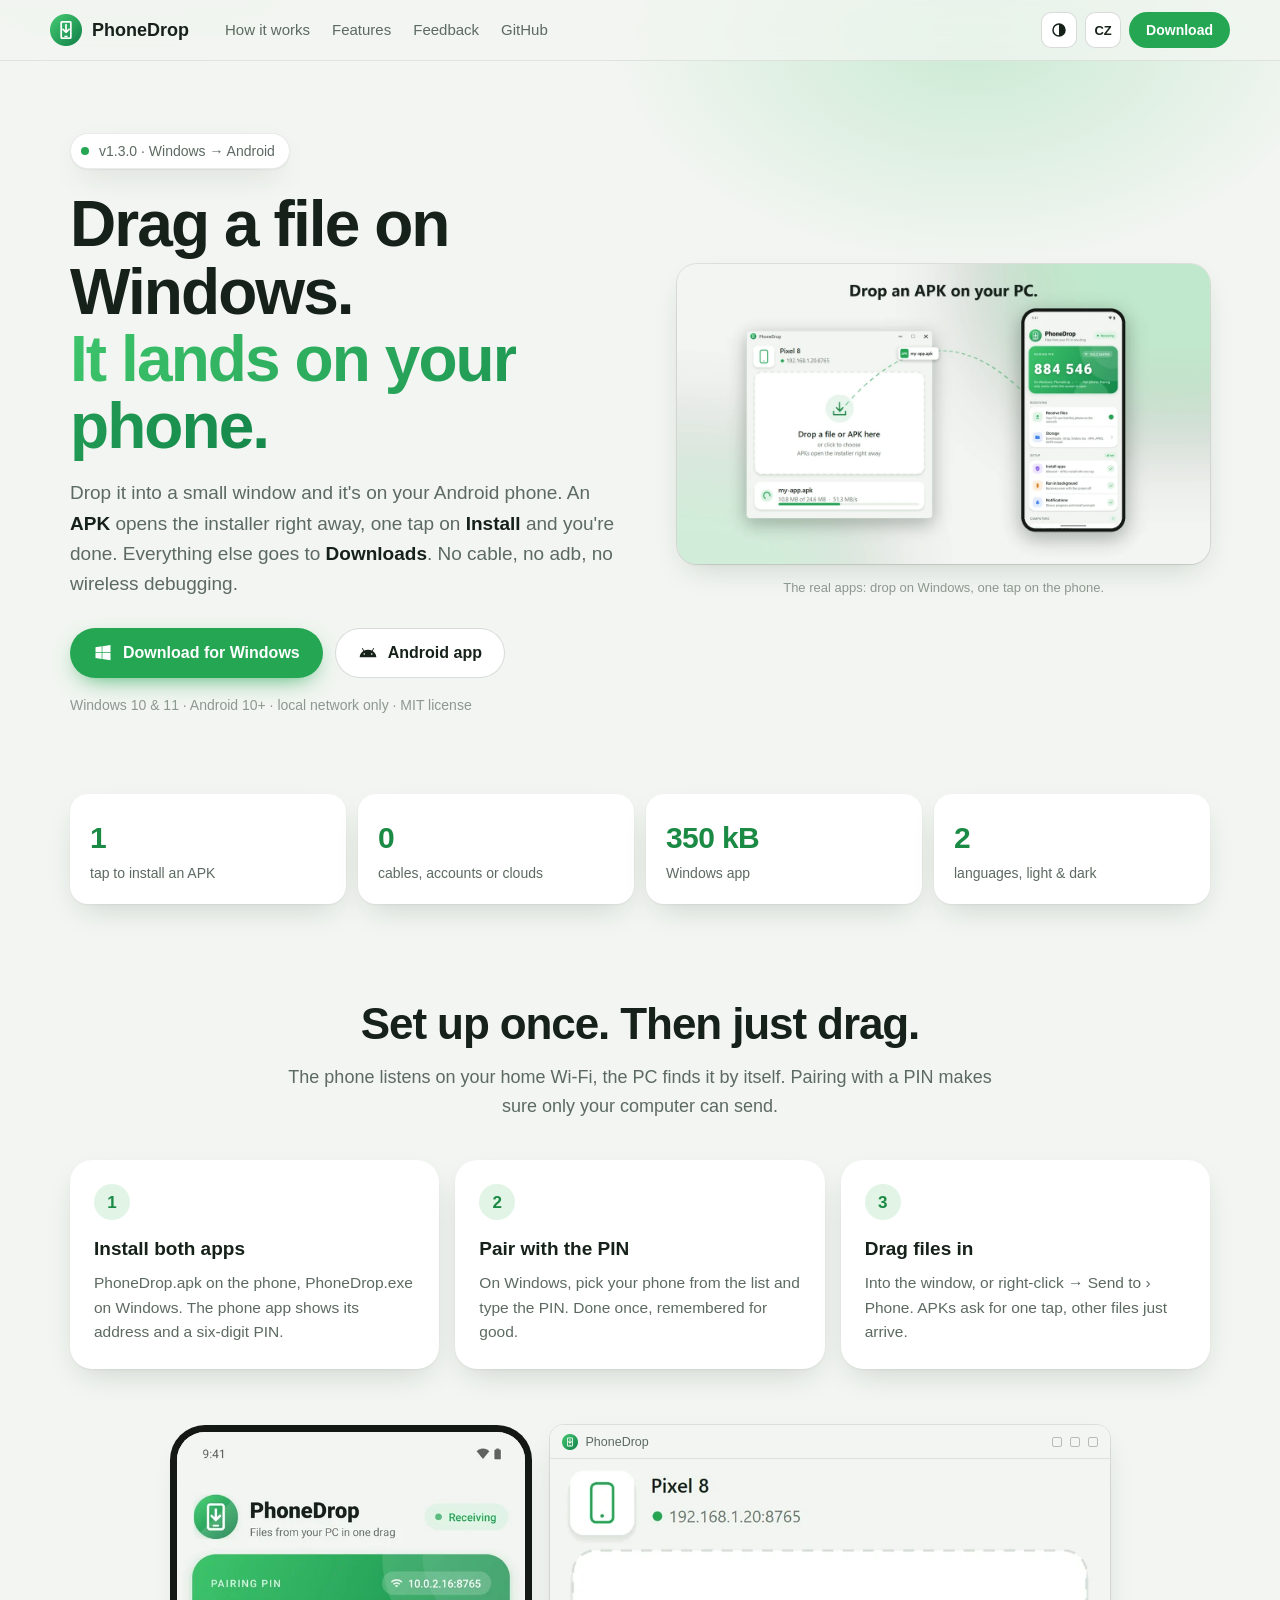
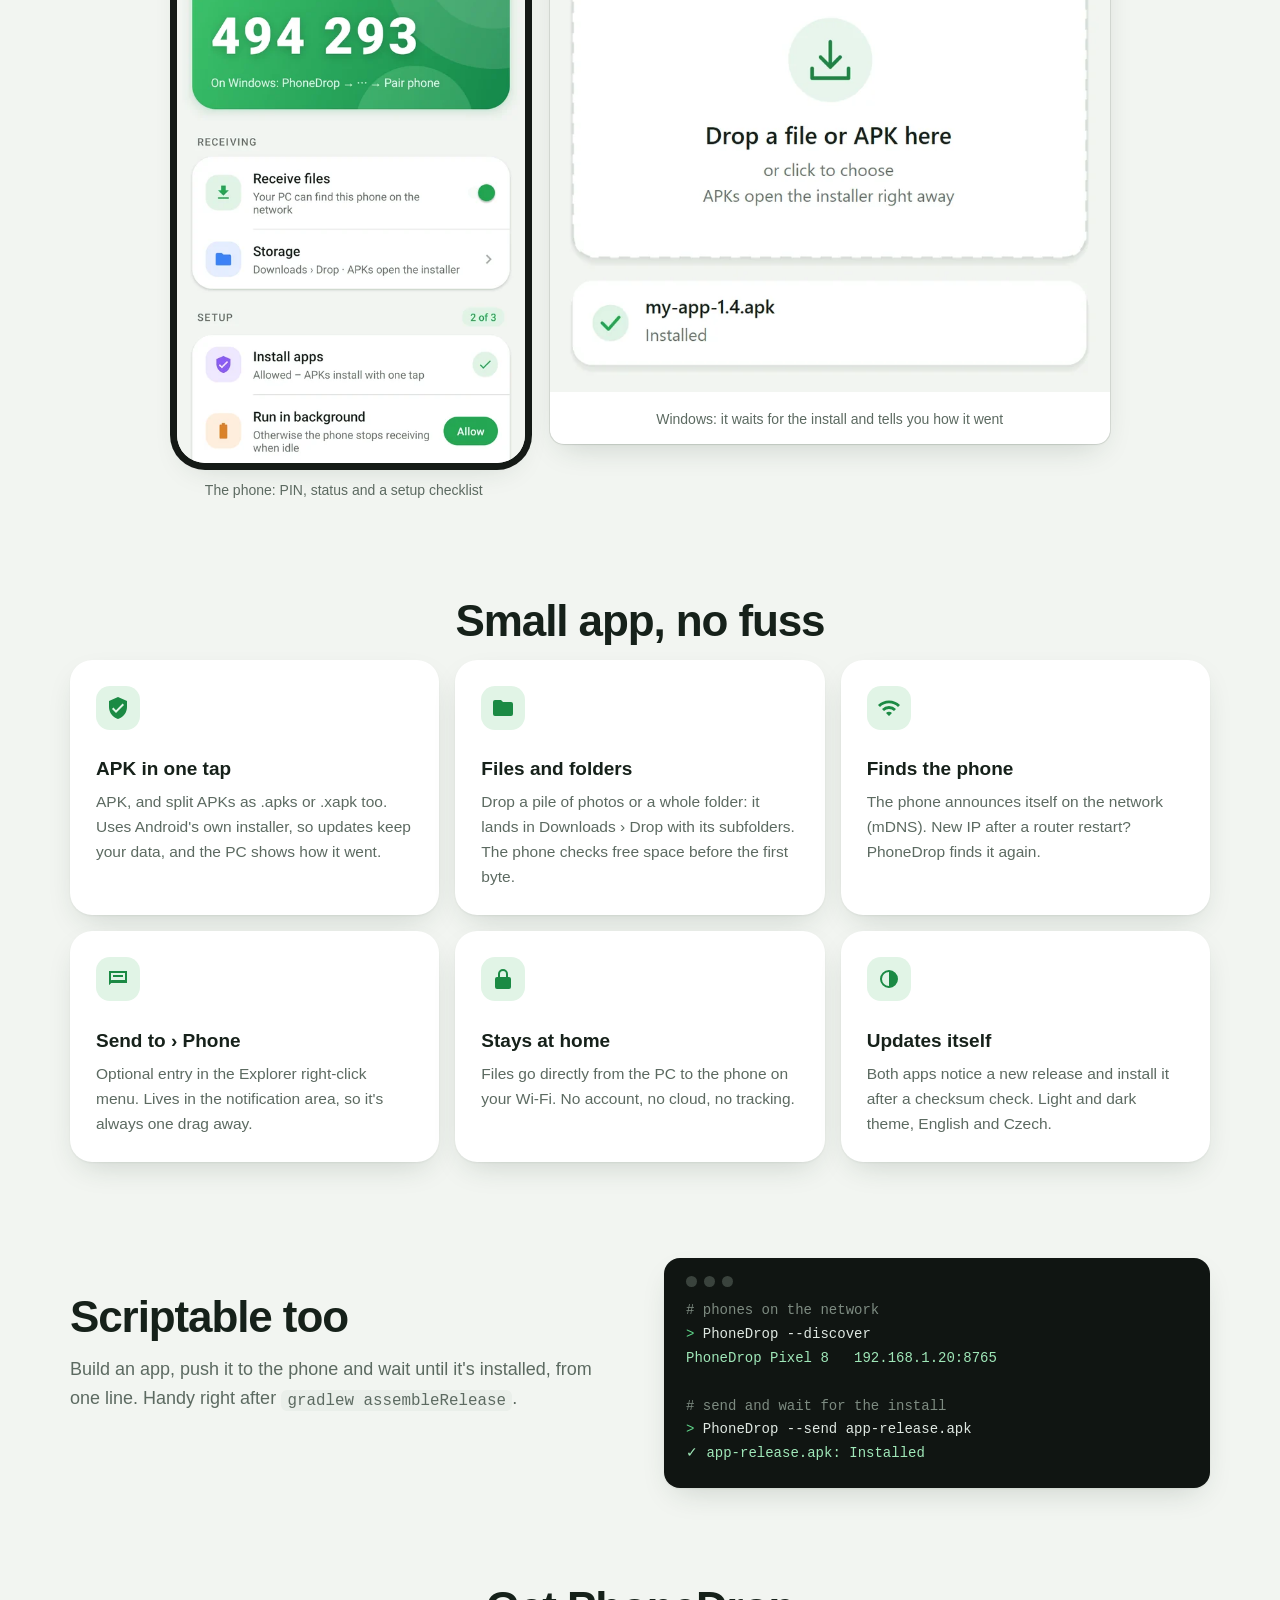
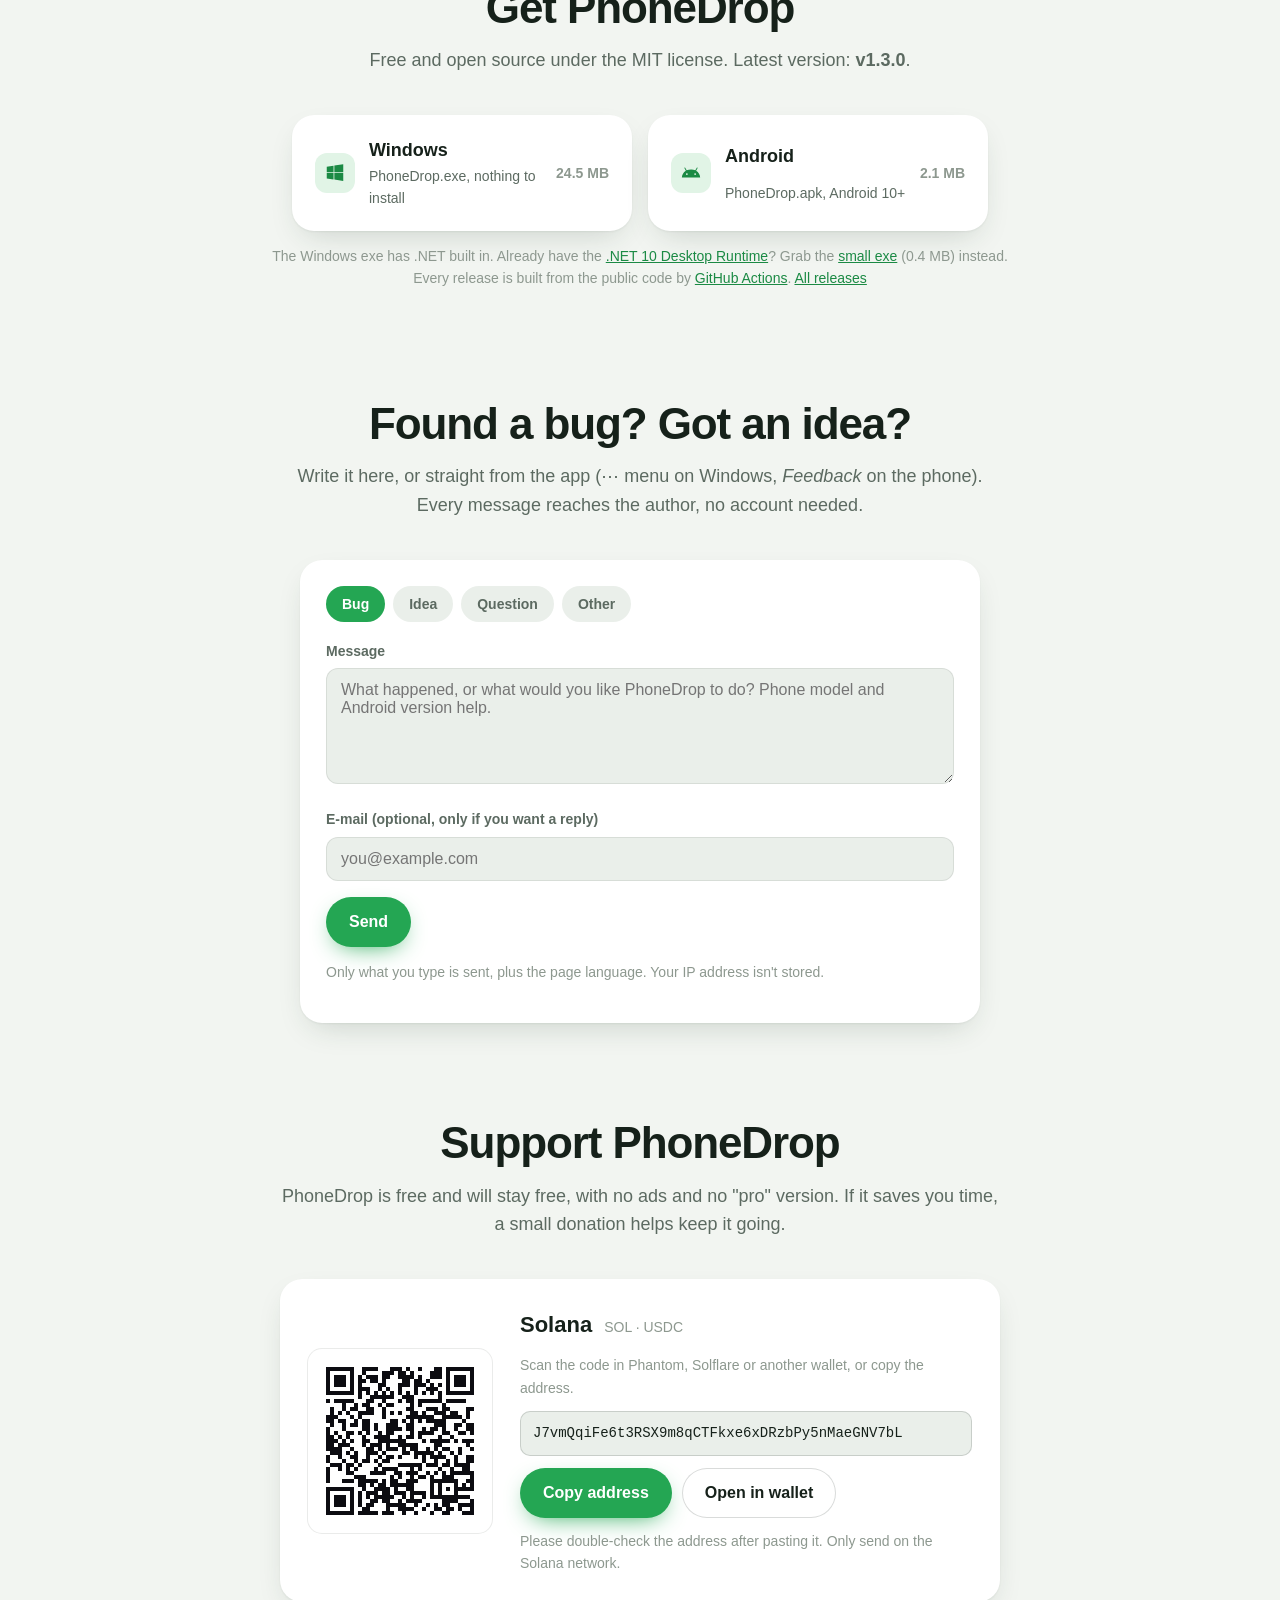
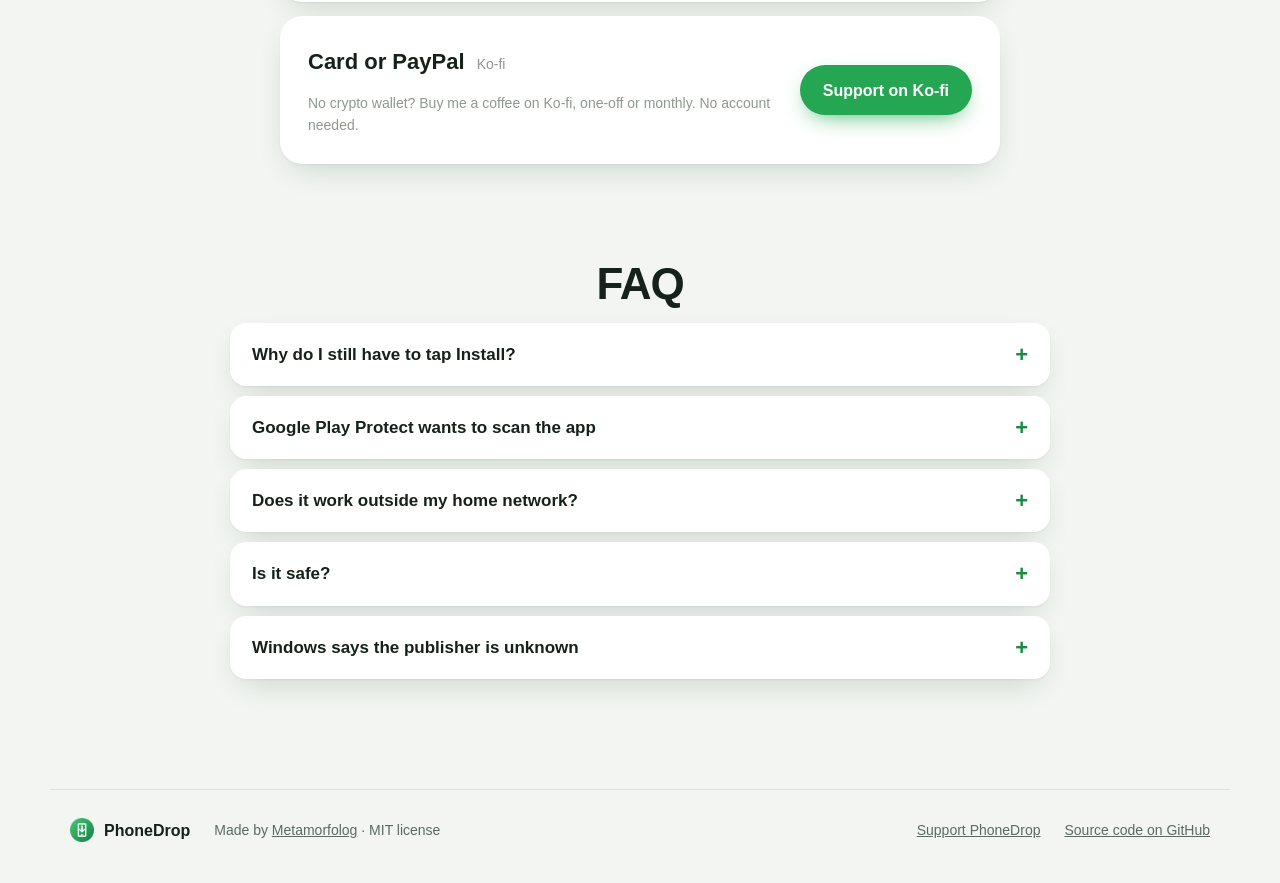
==== commit 9d753298: "1.3.0: self-contained exe, zpětná vazba z appek, vydání přes GitHub Actions - Windows: plné exe s .N" ====
--- a/website/public/index.html
+++ b/website/public/index.html
@@ -53,7 +53,7 @@
       <div class="hero-copy">
         <a class="pill" href="#download">
           <span class="pill-dot"></span>
-          <span><span class="js-version">v1.2.0</span> · <span data-l="en">Windows → Android</span><span data-l="cs">Windows → Android</span></span>
+          <span><span class="js-version">v1.3.0</span> · <span data-l="en">Windows → Android</span><span data-l="cs">Windows → Android</span></span>
         </a>
         <h1>
           <span data-l="en">Drag a file on Windows.<br><span class="grad">It lands on your phone.</span></span>
@@ -64,11 +64,11 @@
           <span data-l="cs">Pusť ho do malého okénka a je v telefonu s Androidem. <b>APK</b> rovnou otevře instalaci, stačí ťuknout na <b>Instalovat</b>. Všechno ostatní se uloží do <b>Stažených</b>. Bez kabelu, bez adb, bez bezdrátového ladění.</span>
         </p>
         <div class="cta">
-          <a class="btn btn-primary js-dl-win" href="https://github.com/Metamorfolog/phonedrop/releases/download/v1.2.0/PhoneDrop-1.2.0-win-x64.exe">
+          <a class="btn btn-primary js-dl-win" href="https://github.com/Metamorfolog/phonedrop/releases/download/v1.3.0/PhoneDrop-1.3.0-win-x64.exe">
             <svg class="ico" viewBox="0 0 24 24" aria-hidden="true"><path d="M3 5.1 10.4 4v7.1H3V5.1Zm8.3-1.2L21 2.5v8.6h-9.7V3.9ZM3 12h7.4v7.1L3 18v-6Zm8.3 0H21v8.6l-9.7-1.4V12Z"/></svg>
             <span data-l="en">Download for Windows</span><span data-l="cs">Stáhnout pro Windows</span>
           </a>
-          <a class="btn btn-ghost js-dl-apk" href="https://github.com/Metamorfolog/phonedrop/releases/download/v1.2.0/PhoneDrop-1.2.0.apk">
+          <a class="btn btn-ghost js-dl-apk" href="https://github.com/Metamorfolog/phonedrop/releases/download/v1.3.0/PhoneDrop-1.3.0.apk">
             <svg class="ico" viewBox="0 0 24 24" aria-hidden="true"><path d="M17.6 9.5 19.4 6.4l-.9-.5-1.8 3.2A10.6 10.6 0 0 0 12 8.2c-1.7 0-3.3.3-4.7.9L5.5 5.9l-.9.5 1.8 3.1A9.5 9.5 0 0 0 2 17h20a9.5 9.5 0 0 0-4.4-7.5ZM7.5 14.2a1 1 0 1 1 0-2 1 1 0 0 1 0 2Zm9 0a1 1 0 1 1 0-2 1 1 0 0 1 0 2Z"/></svg>
             <span data-l="en">Android app</span><span data-l="cs">Aplikace pro Android</span>
           </a>
@@ -201,17 +201,17 @@
     <section class="section" id="download">
       <h2><span data-l="en">Get PhoneDrop</span><span data-l="cs">Stáhnout PhoneDrop</span></h2>
       <p class="section-lead center">
-        <span data-l="en">Free and open source under the MIT license. Latest version: <b class="js-version">v1.2.0</b>.</span>
-        <span data-l="cs">Zdarma a open source pod licencí MIT. Nejnovější verze: <b class="js-version">v1.2.0</b>.</span>
+        <span data-l="en">Free and open source under the MIT license. Latest version: <b class="js-version">v1.3.0</b>.</span>
+        <span data-l="cs">Zdarma a open source pod licencí MIT. Nejnovější verze: <b class="js-version">v1.3.0</b>.</span>
       </p>
       <div class="downloads">
-        <a class="dl dl-main js-dl-win" href="https://github.com/Metamorfolog/phonedrop/releases/download/v1.2.0/PhoneDrop-1.2.0-win-x64.exe">
+        <a class="dl dl-main js-dl-win" href="https://github.com/Metamorfolog/phonedrop/releases/download/v1.3.0/PhoneDrop-1.3.0-win-x64.exe">
           <svg class="dl-os" viewBox="0 0 24 24" aria-hidden="true"><path d="M3 5.1 10.4 4v7.1H3V5.1Zm8.3-1.2L21 2.5v8.6h-9.7V3.9ZM3 12h7.4v7.1L3 18v-6Zm8.3 0H21v8.6l-9.7-1.4V12Z"/></svg>
           <span class="dl-title">Windows</span>
-          <span class="dl-sub"><span data-l="en">PhoneDrop.exe, no install</span><span data-l="cs">PhoneDrop.exe bez instalace</span></span>
-          <span class="dl-size js-size-win">0.3 MB</span>
+          <span class="dl-sub"><span data-l="en">PhoneDrop.exe, nothing to install</span><span data-l="cs">PhoneDrop.exe, nic se neinstaluje</span></span>
+          <span class="dl-size js-size-win">24.5 MB</span>
         </a>
-        <a class="dl dl-main js-dl-apk" href="https://github.com/Metamorfolog/phonedrop/releases/download/v1.2.0/PhoneDrop-1.2.0.apk">
+        <a class="dl dl-main js-dl-apk" href="https://github.com/Metamorfolog/phonedrop/releases/download/v1.3.0/PhoneDrop-1.3.0.apk">
           <svg class="dl-os" viewBox="0 0 24 24" aria-hidden="true"><path d="M17.6 9.5 19.4 6.4l-.9-.5-1.8 3.2A10.6 10.6 0 0 0 12 8.2c-1.7 0-3.3.3-4.7.9L5.5 5.9l-.9.5 1.8 3.1A9.5 9.5 0 0 0 2 17h20a9.5 9.5 0 0 0-4.4-7.5ZM7.5 14.2a1 1 0 1 1 0-2 1 1 0 0 1 0 2Zm9 0a1 1 0 1 1 0-2 1 1 0 0 1 0 2Z"/></svg>
           <span class="dl-title">Android</span>
           <span class="dl-sub"><span data-l="en">PhoneDrop.apk, Android 10+</span><span data-l="cs">PhoneDrop.apk, Android 10+</span></span>
@@ -219,8 +219,8 @@
         </a>
       </div>
       <p class="small center">
-        <span data-l="en">The Windows app needs the free <a href="https://dotnet.microsoft.com/download/dotnet/10.0" rel="noopener">.NET 10 Desktop Runtime</a> (Windows offers to install it on first start). <a href="https://github.com/Metamorfolog/phonedrop/releases">All releases</a></span>
-        <span data-l="cs">Aplikace pro Windows potřebuje bezplatný <a href="https://dotnet.microsoft.com/download/dotnet/10.0" rel="noopener">.NET 10 Desktop Runtime</a> (Windows ho při prvním spuštění nabídne). <a href="https://github.com/Metamorfolog/phonedrop/releases">Všechna vydání</a></span>
+        <span data-l="en">The Windows exe has .NET built in. Already have the <a href="https://dotnet.microsoft.com/download/dotnet/10.0" rel="noopener">.NET 10 Desktop Runtime</a>? Grab the <a class="js-dl-winsmall" href="https://github.com/Metamorfolog/phonedrop/releases/download/v1.3.0/PhoneDrop-1.3.0-win-x64-small.exe">small exe</a> (<span class="js-size-winsmall">0.4 MB</span>) instead.<br>Every release is built from the public code by <a href="https://github.com/Metamorfolog/phonedrop/actions/workflows/release.yml" rel="noopener">GitHub Actions</a>. <a href="https://github.com/Metamorfolog/phonedrop/releases">All releases</a></span>
+        <span data-l="cs">Exe pro Windows má .NET v sobě. Máš už <a href="https://dotnet.microsoft.com/download/dotnet/10.0" rel="noopener">.NET 10 Desktop Runtime</a>? Stáhni si raději <a class="js-dl-winsmall" href="https://github.com/Metamorfolog/phonedrop/releases/download/v1.3.0/PhoneDrop-1.3.0-win-x64-small.exe">malé exe</a> (<span class="js-size-winsmall">0,4 MB</span>).<br>Každé vydání sestavuje z veřejného kódu <a href="https://github.com/Metamorfolog/phonedrop/actions/workflows/release.yml" rel="noopener">GitHub Actions</a>. <a href="https://github.com/Metamorfolog/phonedrop/releases">Všechna vydání</a></span>
       </p>
     </section>
 
@@ -228,8 +228,8 @@
     <section class="section" id="feedback">
       <h2><span data-l="en">Found a bug? Got an idea?</span><span data-l="cs">Našel jsi chybu? Máš nápad?</span></h2>
       <p class="section-lead center">
-        <span data-l="en">Write it here. Every message reaches the author, no account needed.</span>
-        <span data-l="cs">Napiš ji sem. Každá zpráva dorazí autorovi, bez registrace.</span>
+        <span data-l="en">Write it here, or straight from the app (⋯ menu on Windows, <i>Feedback</i> on the phone). Every message reaches the author, no account needed.</span>
+        <span data-l="cs">Napiš ji sem, nebo rovnou z aplikace (menu ⋯ ve Windows, <i>Zpětná vazba</i> v telefonu). Každá zpráva dorazí autorovi, bez registrace.</span>
       </p>
       <form class="feedback" id="feedback-form" novalidate>
         <div class="kinds" role="radiogroup" aria-label="Type">
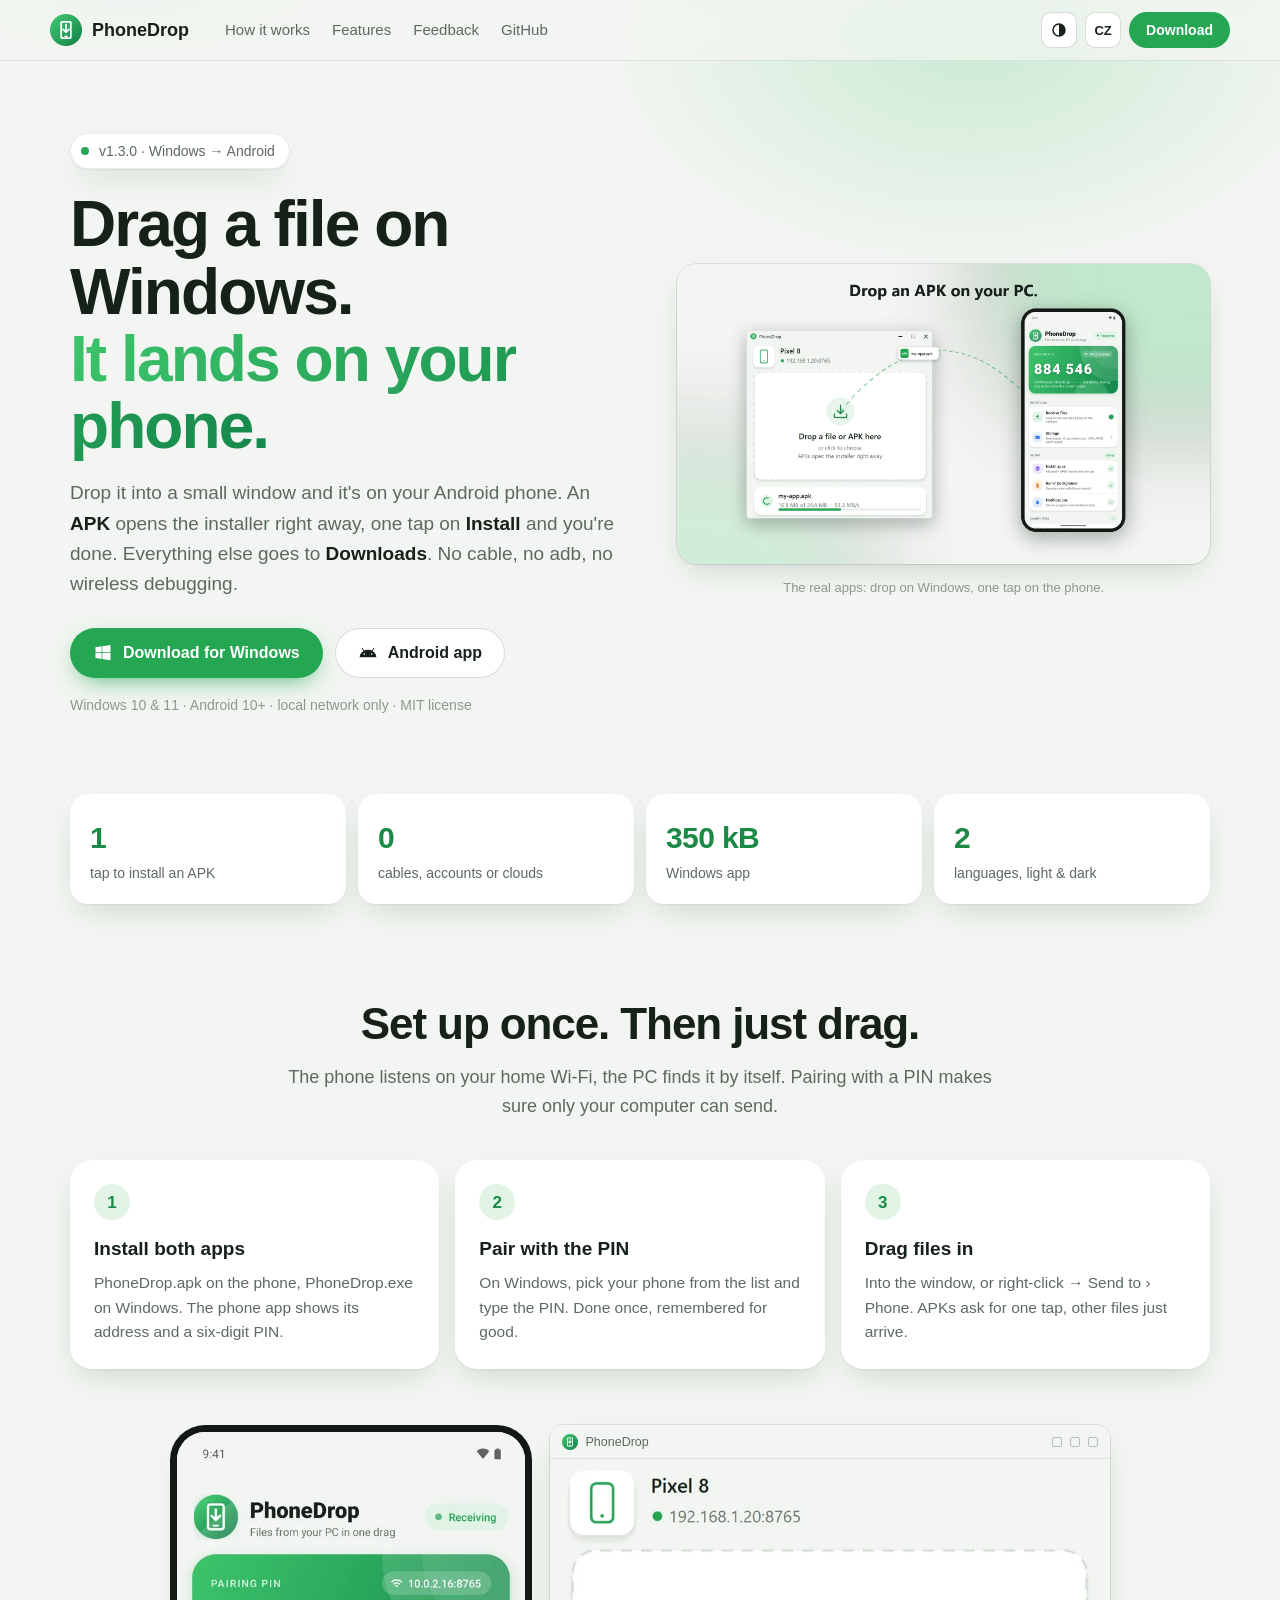
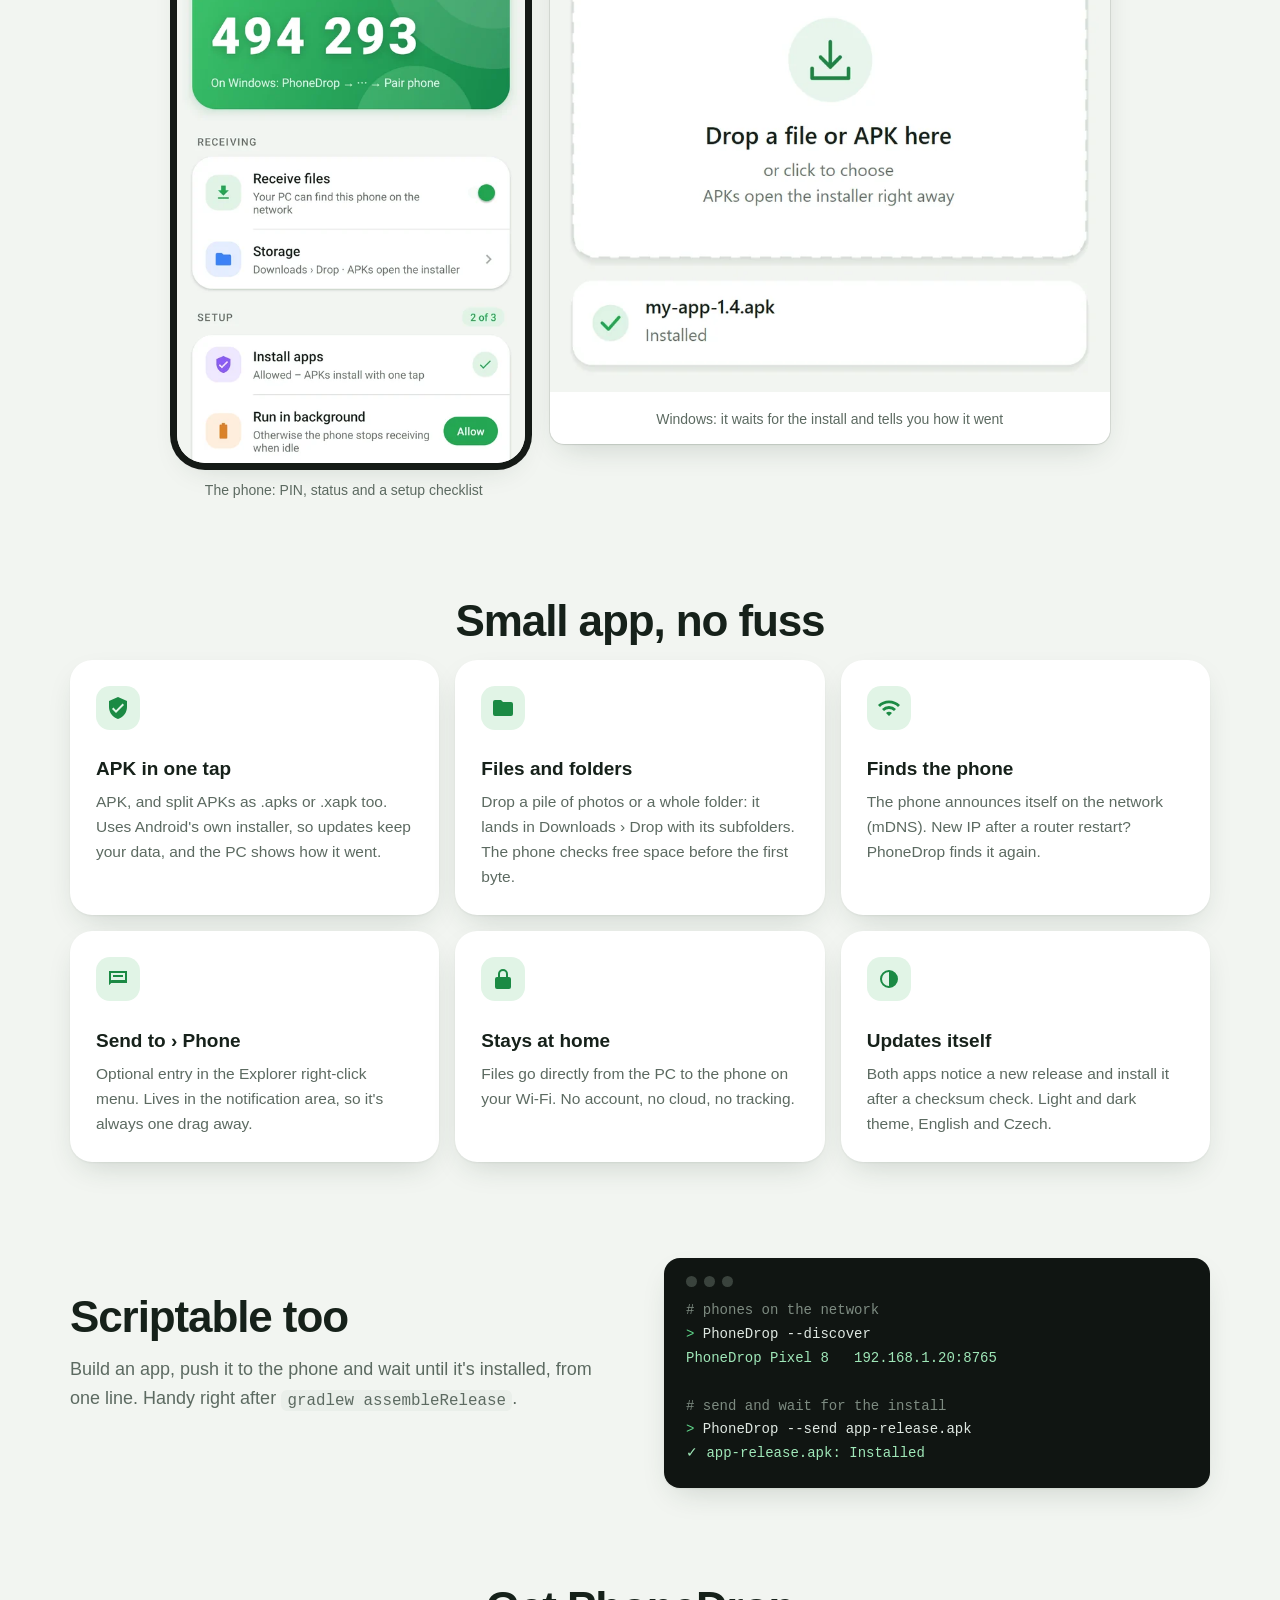
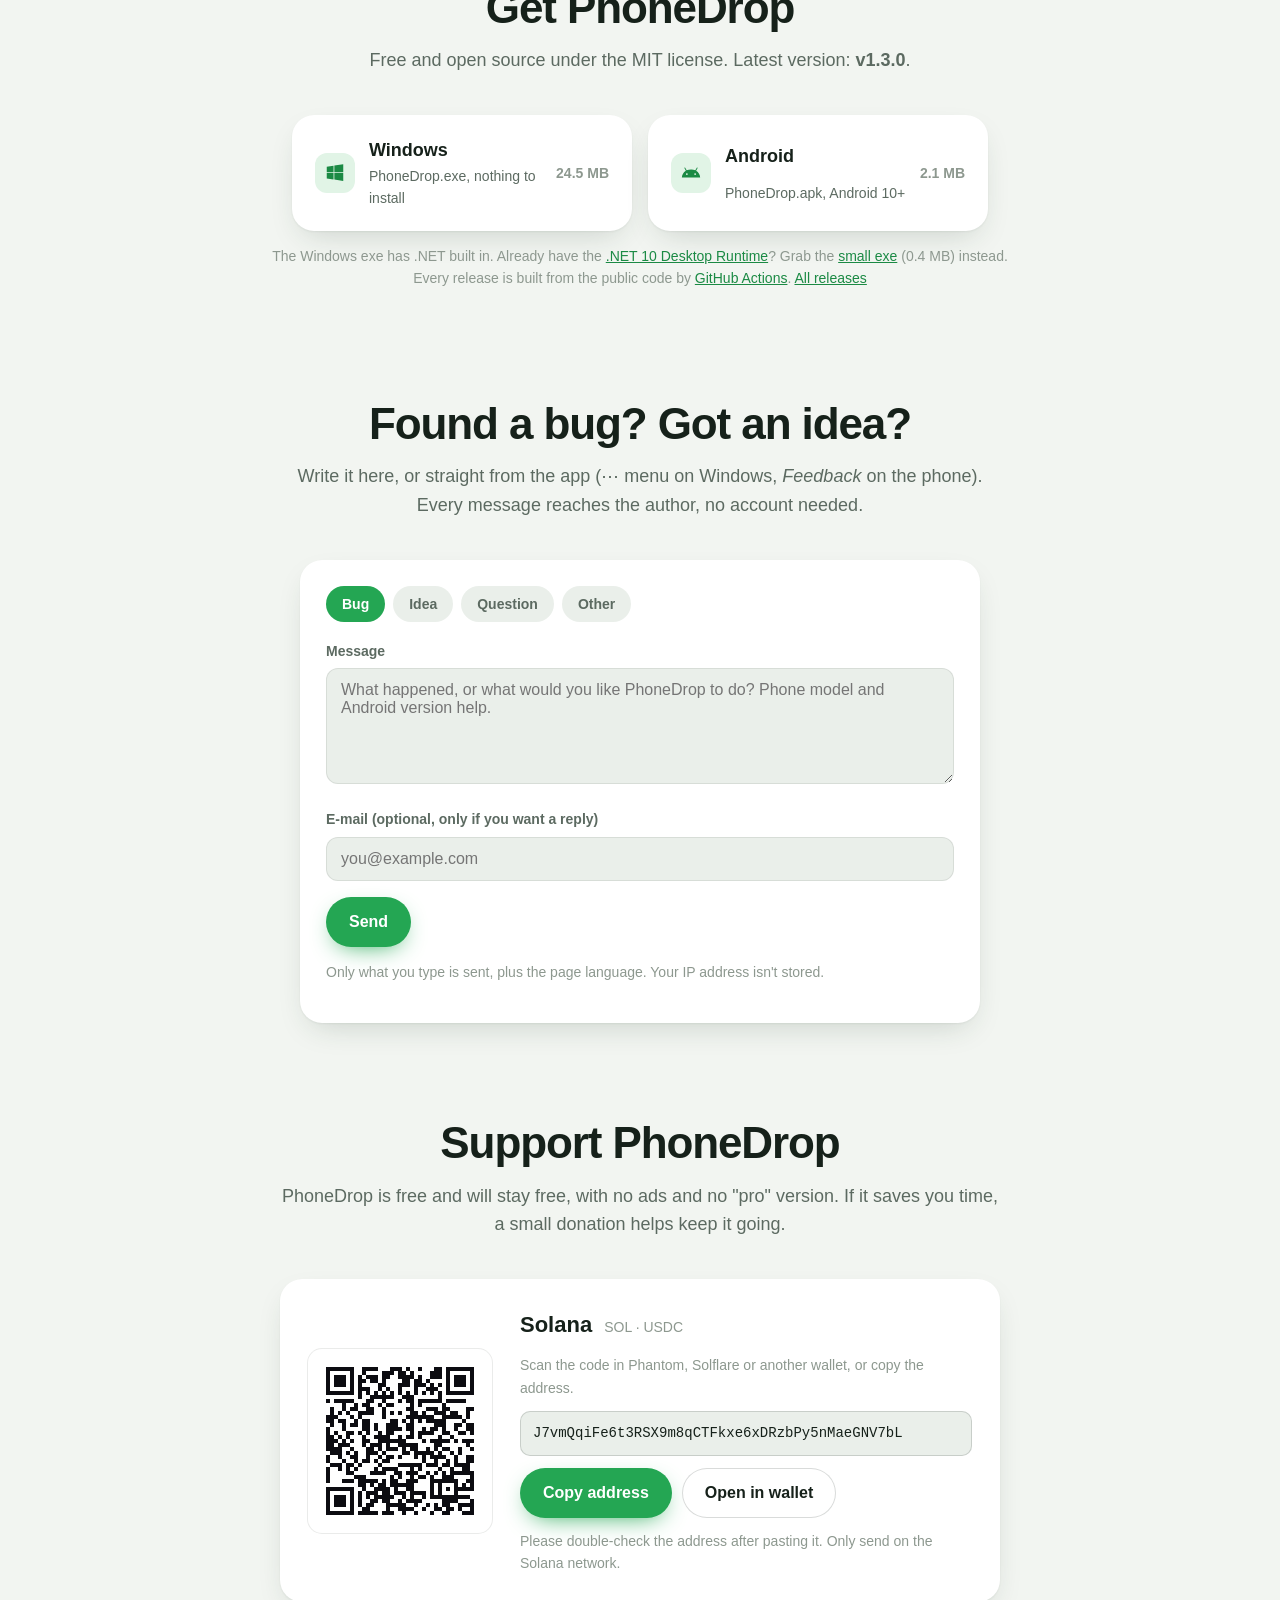
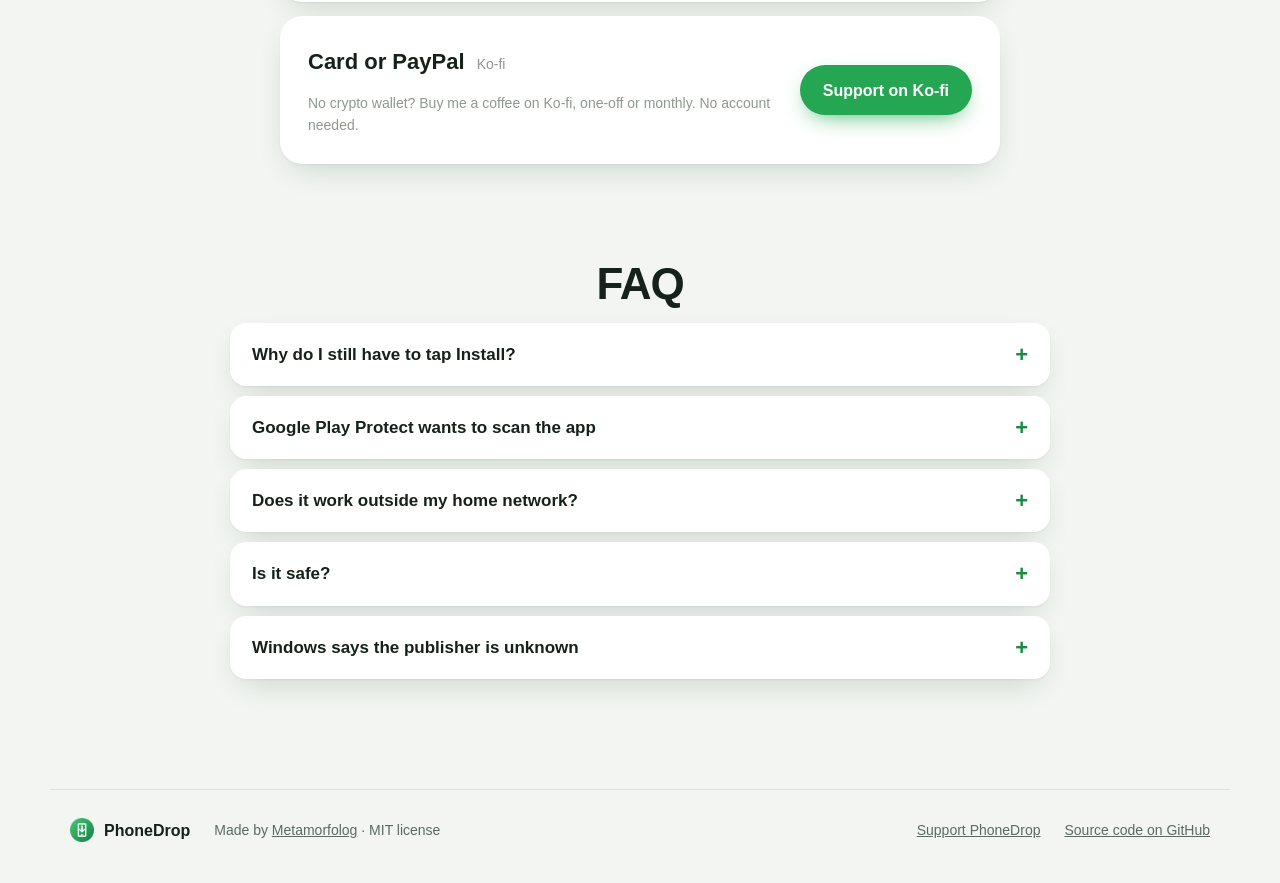
==== commit b08cee5a: "Web: ostřejší hero video v 1080p Co-Authored-By: Claude Opus 5.5 <noreply@anthropic.com>" ====
--- a/website/public/index.html
+++ b/website/public/index.html
@@ -80,7 +80,7 @@
       </div>
 
       <div class="hero-demo">
-        <video class="hero-video" src="assets/hero.mp4" poster="assets/hero-poster.webp" width="1280" height="720"
+        <video class="hero-video" src="assets/hero.mp4" poster="assets/hero-poster.webp" width="1920" height="1080"
                autoplay muted loop playsinline preload="metadata"
                aria-label="Demo: an APK dropped on the Windows app installs on the phone with one tap, then a whole folder of photos lands in Downloads"></video>
         <p class="demo-caption">
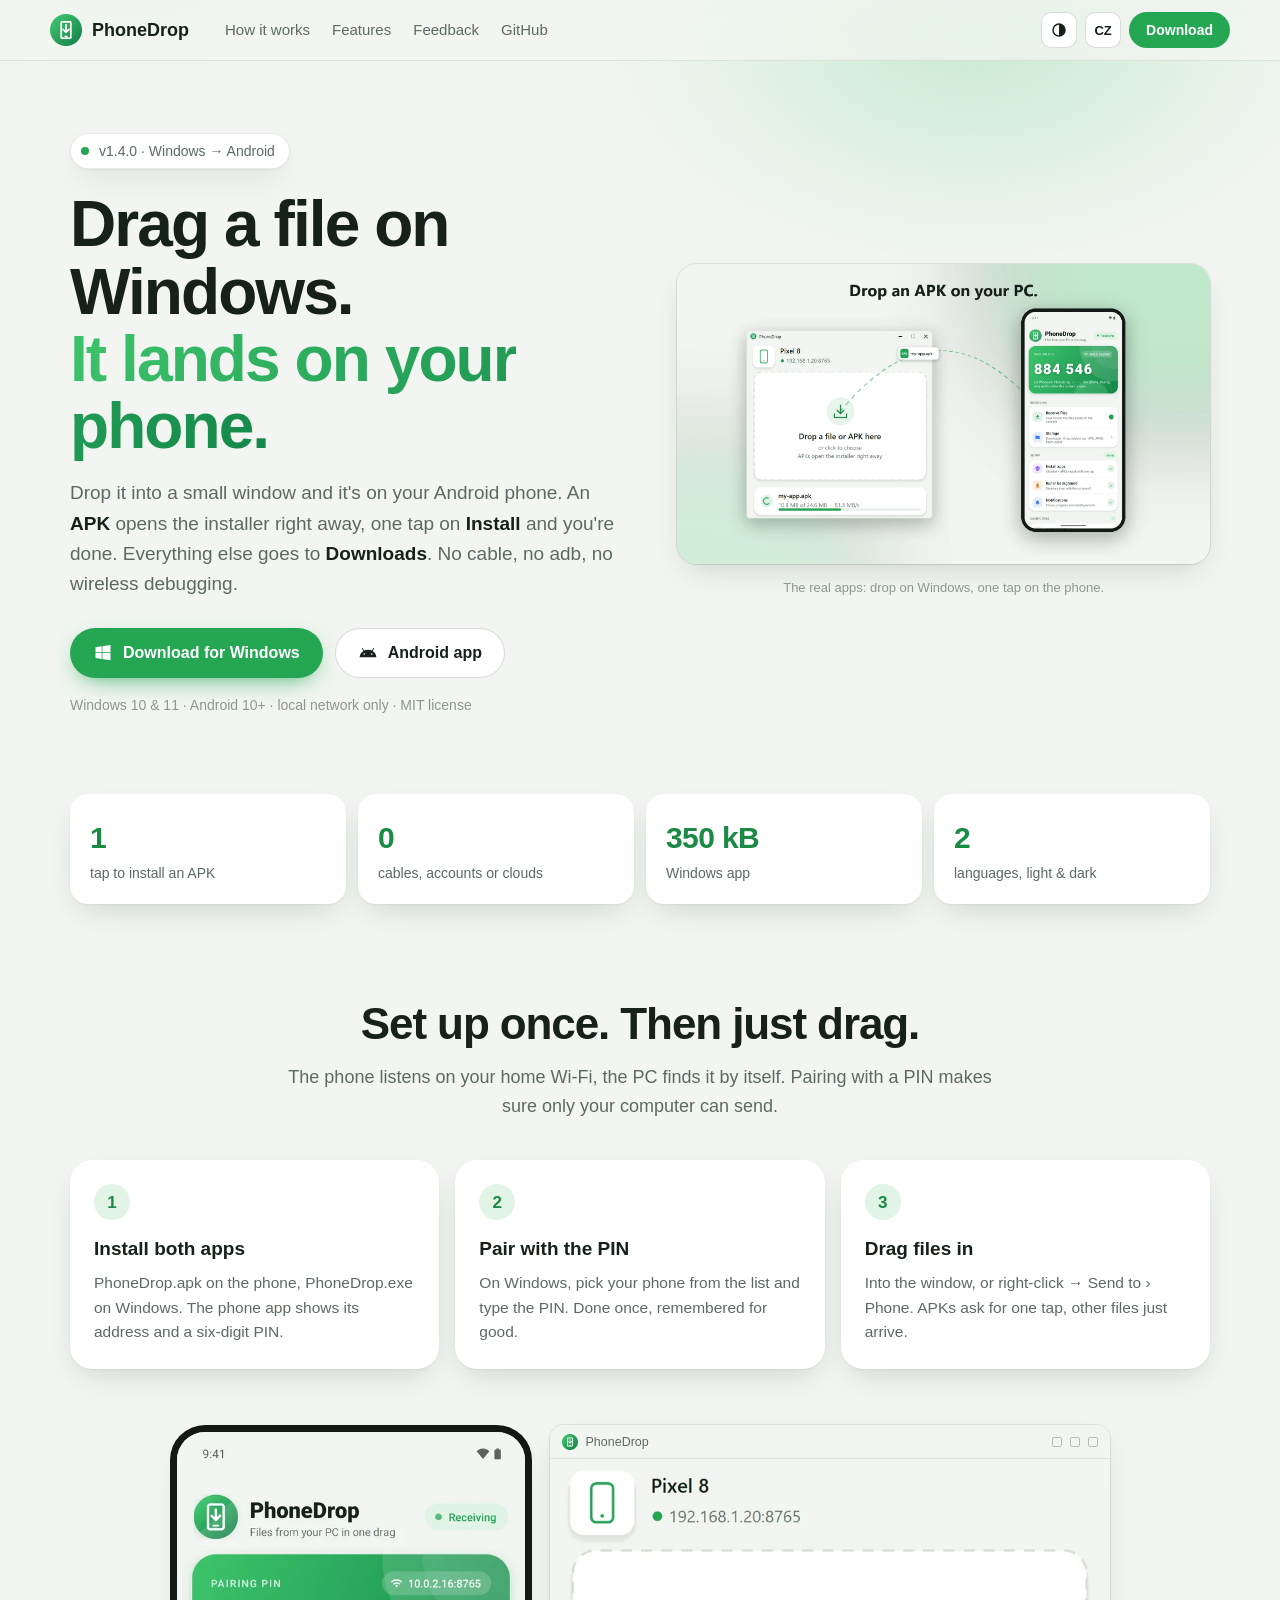
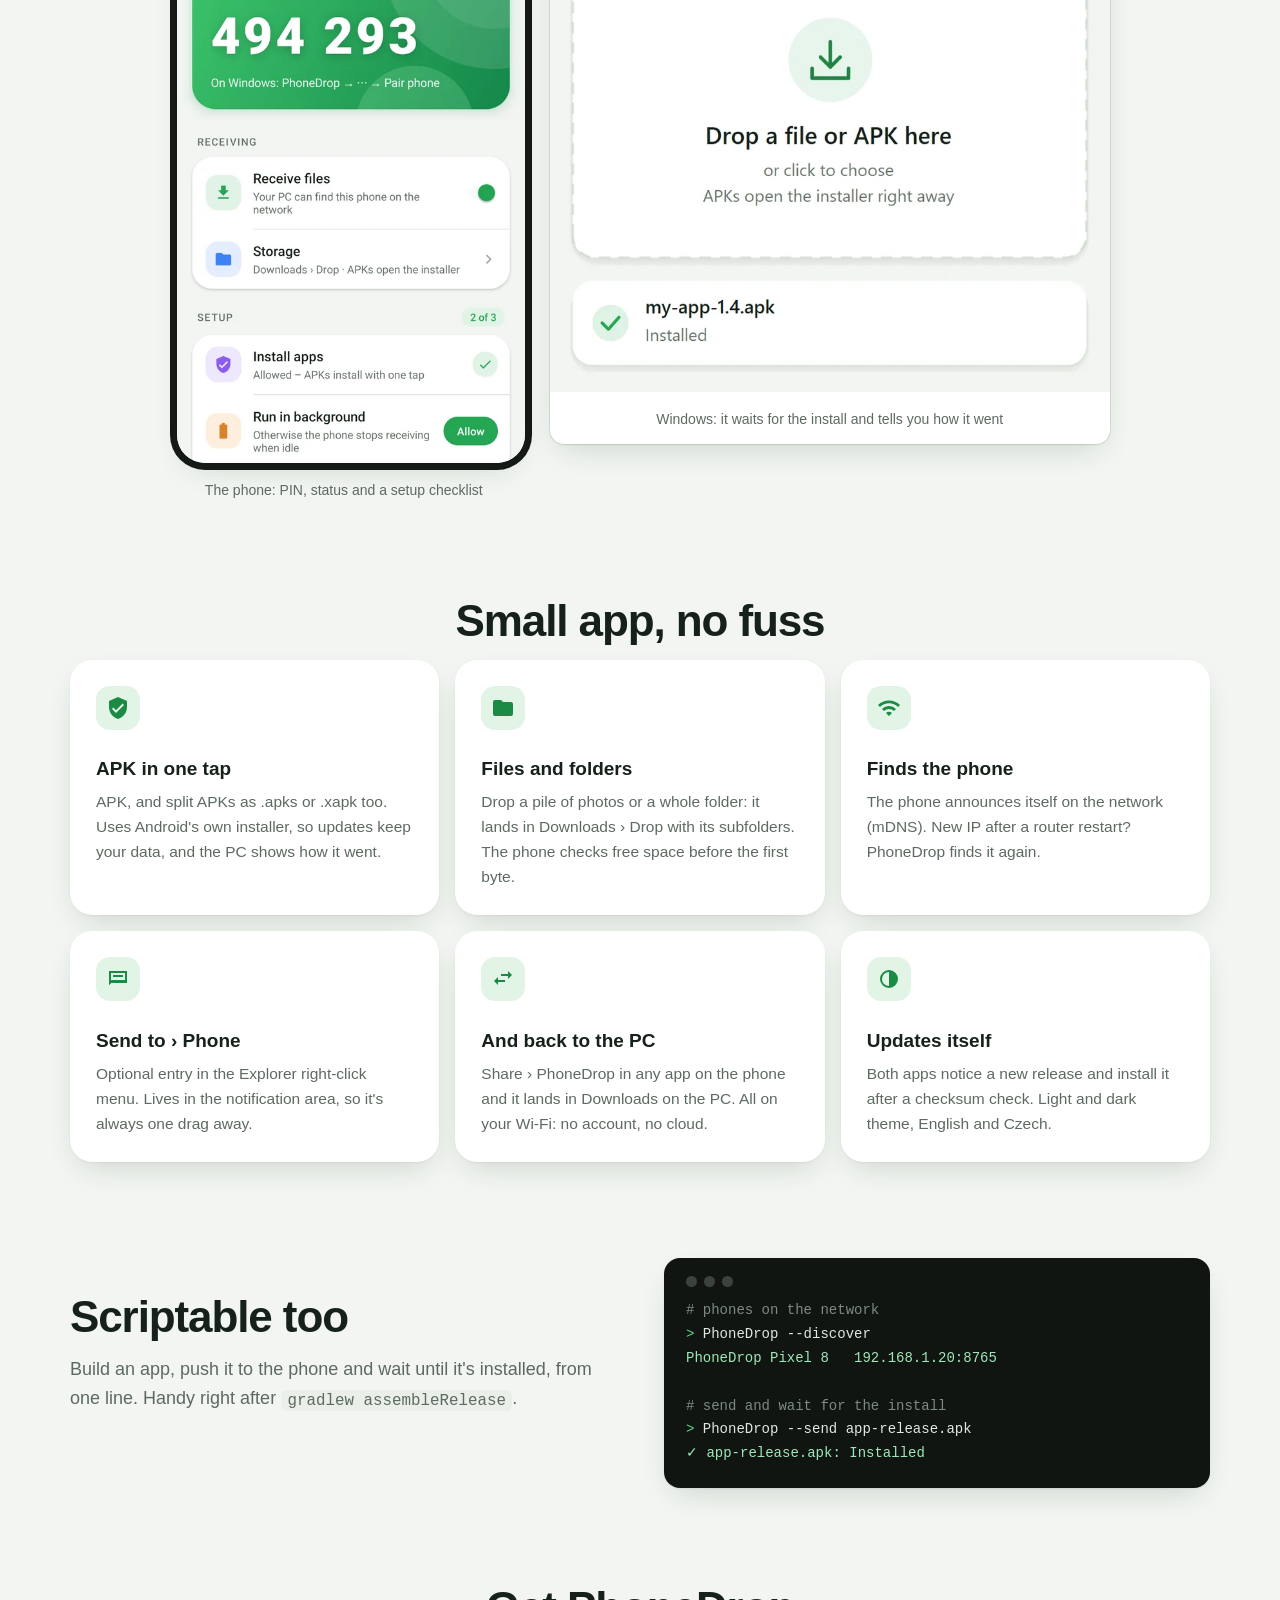
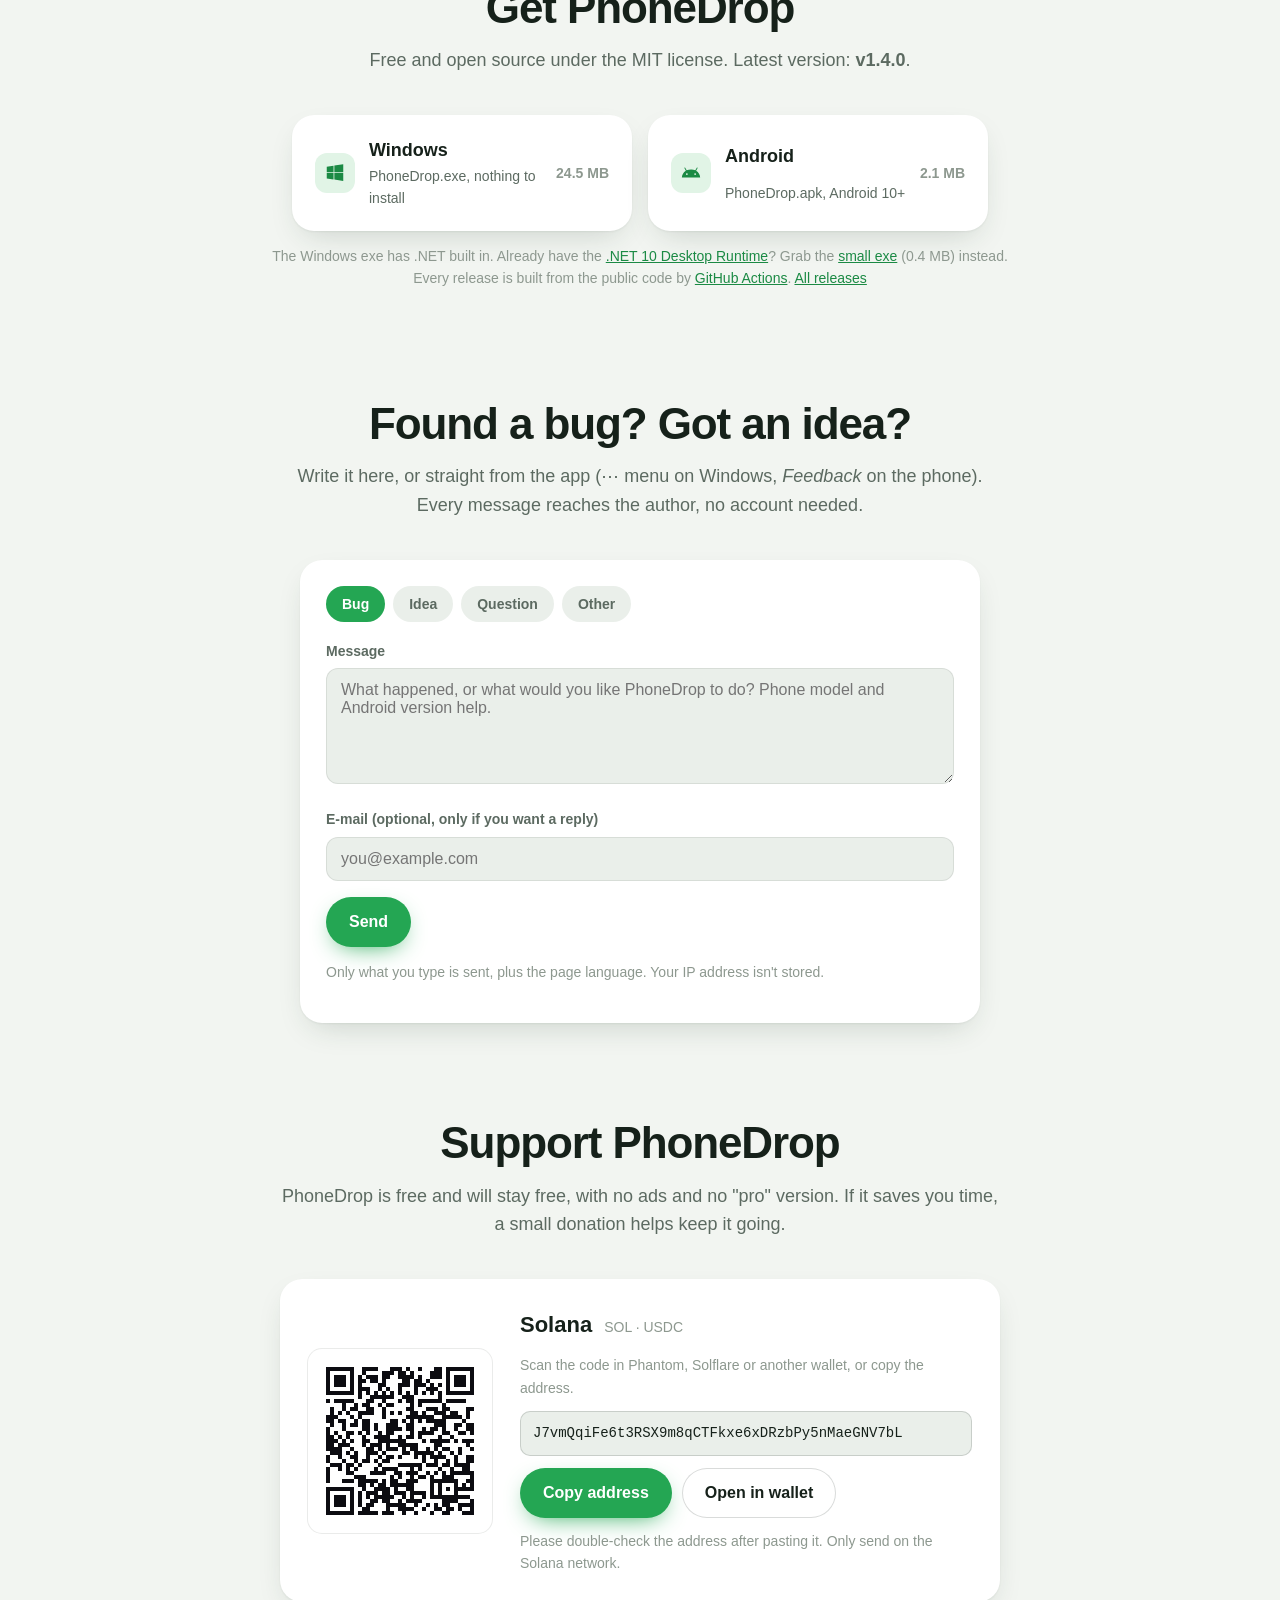
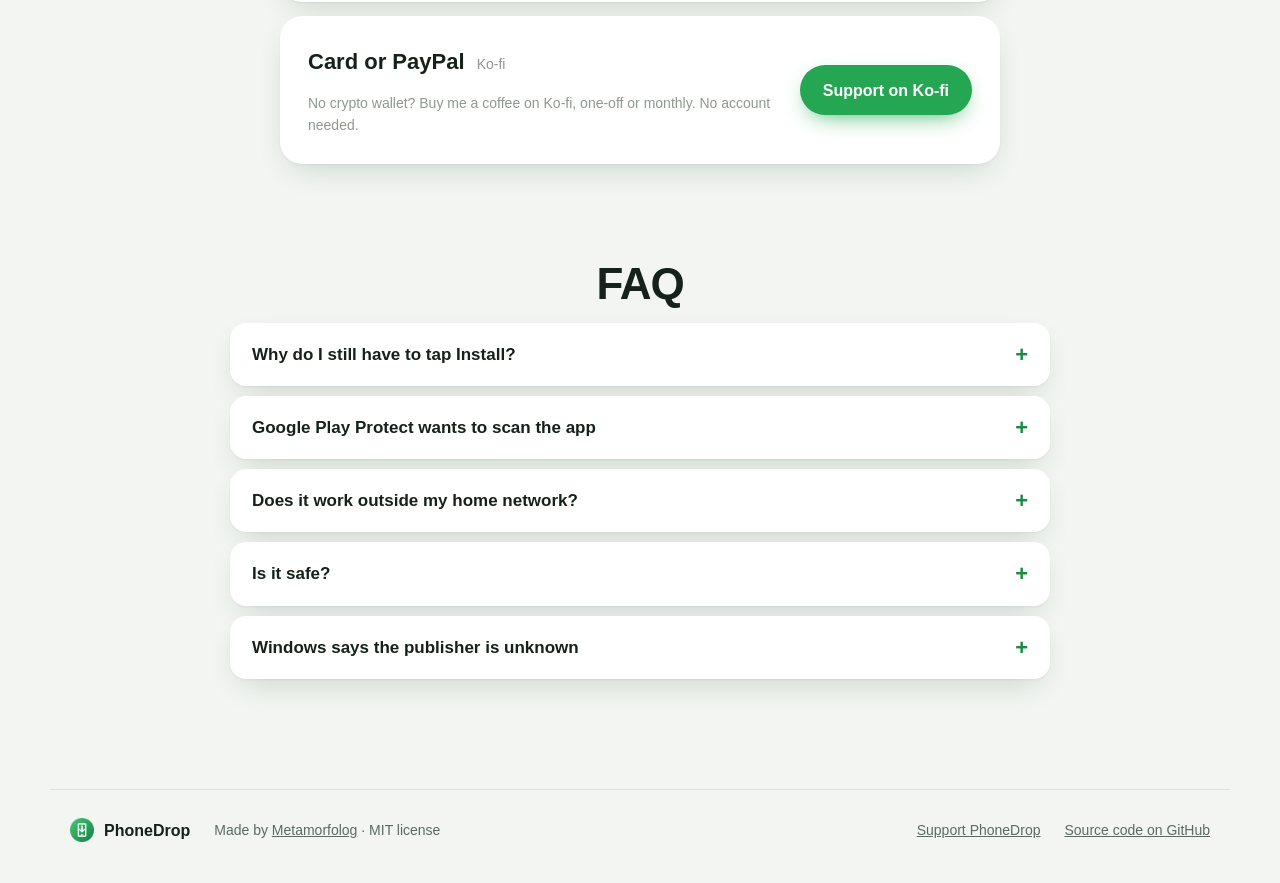
==== commit 9d7c4f34: "1.4.0: posílání z telefonu do počítače (Sdílet › PhoneDrop) - Android: cíl sdílení a „Poslat do počí" ====
--- a/website/public/index.html
+++ b/website/public/index.html
@@ -53,7 +53,7 @@
       <div class="hero-copy">
         <a class="pill" href="#download">
           <span class="pill-dot"></span>
-          <span><span class="js-version">v1.3.0</span> · <span data-l="en">Windows → Android</span><span data-l="cs">Windows → Android</span></span>
+          <span><span class="js-version">v1.4.0</span> · <span data-l="en">Windows → Android</span><span data-l="cs">Windows → Android</span></span>
         </a>
         <h1>
           <span data-l="en">Drag a file on Windows.<br><span class="grad">It lands on your phone.</span></span>
@@ -64,11 +64,11 @@
           <span data-l="cs">Pusť ho do malého okénka a je v telefonu s Androidem. <b>APK</b> rovnou otevře instalaci, stačí ťuknout na <b>Instalovat</b>. Všechno ostatní se uloží do <b>Stažených</b>. Bez kabelu, bez adb, bez bezdrátového ladění.</span>
         </p>
         <div class="cta">
-          <a class="btn btn-primary js-dl-win" href="https://github.com/Metamorfolog/phonedrop/releases/download/v1.3.0/PhoneDrop-1.3.0-win-x64.exe">
+          <a class="btn btn-primary js-dl-win" href="https://github.com/Metamorfolog/phonedrop/releases/download/v1.4.0/PhoneDrop-1.4.0-win-x64.exe">
             <svg class="ico" viewBox="0 0 24 24" aria-hidden="true"><path d="M3 5.1 10.4 4v7.1H3V5.1Zm8.3-1.2L21 2.5v8.6h-9.7V3.9ZM3 12h7.4v7.1L3 18v-6Zm8.3 0H21v8.6l-9.7-1.4V12Z"/></svg>
             <span data-l="en">Download for Windows</span><span data-l="cs">Stáhnout pro Windows</span>
           </a>
-          <a class="btn btn-ghost js-dl-apk" href="https://github.com/Metamorfolog/phonedrop/releases/download/v1.3.0/PhoneDrop-1.3.0.apk">
+          <a class="btn btn-ghost js-dl-apk" href="https://github.com/Metamorfolog/phonedrop/releases/download/v1.4.0/PhoneDrop-1.4.0.apk">
             <svg class="ico" viewBox="0 0 24 24" aria-hidden="true"><path d="M17.6 9.5 19.4 6.4l-.9-.5-1.8 3.2A10.6 10.6 0 0 0 12 8.2c-1.7 0-3.3.3-4.7.9L5.5 5.9l-.9.5 1.8 3.1A9.5 9.5 0 0 0 2 17h20a9.5 9.5 0 0 0-4.4-7.5ZM7.5 14.2a1 1 0 1 1 0-2 1 1 0 0 1 0 2Zm9 0a1 1 0 1 1 0-2 1 1 0 0 1 0 2Z"/></svg>
             <span data-l="en">Android app</span><span data-l="cs">Aplikace pro Android</span>
           </a>
@@ -167,9 +167,9 @@
           <p><span data-l="en">Optional entry in the Explorer right-click menu. Lives in the notification area, so it's always one drag away.</span><span data-l="cs">Volitelná položka v pravém tlačítku Průzkumníku. Sedí v oznamovací oblasti, takže je vždy na jedno přetažení.</span></p>
         </div>
         <div class="feature">
-          <svg viewBox="0 0 24 24" aria-hidden="true"><path d="M12 2a5 5 0 0 0-5 5v3H6a2 2 0 0 0-2 2v8a2 2 0 0 0 2 2h12a2 2 0 0 0 2-2v-8a2 2 0 0 0-2-2h-1V7a5 5 0 0 0-5-5Zm-3 8V7a3 3 0 1 1 6 0v3H9Z"/></svg>
-          <h3><span data-l="en">Stays at home</span><span data-l="cs">Zůstává doma</span></h3>
-          <p><span data-l="en">Files go directly from the PC to the phone on your Wi-Fi. No account, no cloud, no tracking.</span><span data-l="cs">Soubory jdou přímo z počítače do telefonu přes tvou Wi-Fi. Žádný účet, žádný cloud, žádné sledování.</span></p>
+          <svg viewBox="0 0 24 24" aria-hidden="true"><path d="M7 10 3 14l4 4v-3h7v-2H7v-3Zm10-6v3h-7v2h7v3l4-4-4-4Z"/></svg>
+          <h3><span data-l="en">And back to the PC</span><span data-l="cs">A zpátky do počítače</span></h3>
+          <p><span data-l="en">Share › PhoneDrop in any app on the phone and it lands in Downloads on the PC. All on your Wi-Fi: no account, no cloud.</span><span data-l="cs">V libovolné appce v telefonu Sdílet › PhoneDrop a soubor přistane v počítači ve Stažených. Všechno přes tvou Wi-Fi, bez účtu a cloudu.</span></p>
         </div>
         <div class="feature">
           <svg viewBox="0 0 24 24" aria-hidden="true"><path d="M12 3a9 9 0 1 0 0 18 9 9 0 0 0 0-18Zm0 2v14a7 7 0 0 1 0-14Z"/></svg>
@@ -201,17 +201,17 @@
     <section class="section" id="download">
       <h2><span data-l="en">Get PhoneDrop</span><span data-l="cs">Stáhnout PhoneDrop</span></h2>
       <p class="section-lead center">
-        <span data-l="en">Free and open source under the MIT license. Latest version: <b class="js-version">v1.3.0</b>.</span>
-        <span data-l="cs">Zdarma a open source pod licencí MIT. Nejnovější verze: <b class="js-version">v1.3.0</b>.</span>
+        <span data-l="en">Free and open source under the MIT license. Latest version: <b class="js-version">v1.4.0</b>.</span>
+        <span data-l="cs">Zdarma a open source pod licencí MIT. Nejnovější verze: <b class="js-version">v1.4.0</b>.</span>
       </p>
       <div class="downloads">
-        <a class="dl dl-main js-dl-win" href="https://github.com/Metamorfolog/phonedrop/releases/download/v1.3.0/PhoneDrop-1.3.0-win-x64.exe">
+        <a class="dl dl-main js-dl-win" href="https://github.com/Metamorfolog/phonedrop/releases/download/v1.4.0/PhoneDrop-1.4.0-win-x64.exe">
           <svg class="dl-os" viewBox="0 0 24 24" aria-hidden="true"><path d="M3 5.1 10.4 4v7.1H3V5.1Zm8.3-1.2L21 2.5v8.6h-9.7V3.9ZM3 12h7.4v7.1L3 18v-6Zm8.3 0H21v8.6l-9.7-1.4V12Z"/></svg>
           <span class="dl-title">Windows</span>
           <span class="dl-sub"><span data-l="en">PhoneDrop.exe, nothing to install</span><span data-l="cs">PhoneDrop.exe, nic se neinstaluje</span></span>
           <span class="dl-size js-size-win">24.5 MB</span>
         </a>
-        <a class="dl dl-main js-dl-apk" href="https://github.com/Metamorfolog/phonedrop/releases/download/v1.3.0/PhoneDrop-1.3.0.apk">
+        <a class="dl dl-main js-dl-apk" href="https://github.com/Metamorfolog/phonedrop/releases/download/v1.4.0/PhoneDrop-1.4.0.apk">
           <svg class="dl-os" viewBox="0 0 24 24" aria-hidden="true"><path d="M17.6 9.5 19.4 6.4l-.9-.5-1.8 3.2A10.6 10.6 0 0 0 12 8.2c-1.7 0-3.3.3-4.7.9L5.5 5.9l-.9.5 1.8 3.1A9.5 9.5 0 0 0 2 17h20a9.5 9.5 0 0 0-4.4-7.5ZM7.5 14.2a1 1 0 1 1 0-2 1 1 0 0 1 0 2Zm9 0a1 1 0 1 1 0-2 1 1 0 0 1 0 2Z"/></svg>
           <span class="dl-title">Android</span>
           <span class="dl-sub"><span data-l="en">PhoneDrop.apk, Android 10+</span><span data-l="cs">PhoneDrop.apk, Android 10+</span></span>
@@ -219,8 +219,8 @@
         </a>
       </div>
       <p class="small center">
-        <span data-l="en">The Windows exe has .NET built in. Already have the <a href="https://dotnet.microsoft.com/download/dotnet/10.0" rel="noopener">.NET 10 Desktop Runtime</a>? Grab the <a class="js-dl-winsmall" href="https://github.com/Metamorfolog/phonedrop/releases/download/v1.3.0/PhoneDrop-1.3.0-win-x64-small.exe">small exe</a> (<span class="js-size-winsmall">0.4 MB</span>) instead.<br>Every release is built from the public code by <a href="https://github.com/Metamorfolog/phonedrop/actions/workflows/release.yml" rel="noopener">GitHub Actions</a>. <a href="https://github.com/Metamorfolog/phonedrop/releases">All releases</a></span>
-        <span data-l="cs">Exe pro Windows má .NET v sobě. Máš už <a href="https://dotnet.microsoft.com/download/dotnet/10.0" rel="noopener">.NET 10 Desktop Runtime</a>? Stáhni si raději <a class="js-dl-winsmall" href="https://github.com/Metamorfolog/phonedrop/releases/download/v1.3.0/PhoneDrop-1.3.0-win-x64-small.exe">malé exe</a> (<span class="js-size-winsmall">0,4 MB</span>).<br>Každé vydání sestavuje z veřejného kódu <a href="https://github.com/Metamorfolog/phonedrop/actions/workflows/release.yml" rel="noopener">GitHub Actions</a>. <a href="https://github.com/Metamorfolog/phonedrop/releases">Všechna vydání</a></span>
+        <span data-l="en">The Windows exe has .NET built in. Already have the <a href="https://dotnet.microsoft.com/download/dotnet/10.0" rel="noopener">.NET 10 Desktop Runtime</a>? Grab the <a class="js-dl-winsmall" href="https://github.com/Metamorfolog/phonedrop/releases/download/v1.4.0/PhoneDrop-1.4.0-win-x64-small.exe">small exe</a> (<span class="js-size-winsmall">0.4 MB</span>) instead.<br>Every release is built from the public code by <a href="https://github.com/Metamorfolog/phonedrop/actions/workflows/release.yml" rel="noopener">GitHub Actions</a>. <a href="https://github.com/Metamorfolog/phonedrop/releases">All releases</a></span>
+        <span data-l="cs">Exe pro Windows má .NET v sobě. Máš už <a href="https://dotnet.microsoft.com/download/dotnet/10.0" rel="noopener">.NET 10 Desktop Runtime</a>? Stáhni si raději <a class="js-dl-winsmall" href="https://github.com/Metamorfolog/phonedrop/releases/download/v1.4.0/PhoneDrop-1.4.0-win-x64-small.exe">malé exe</a> (<span class="js-size-winsmall">0,4 MB</span>).<br>Každé vydání sestavuje z veřejného kódu <a href="https://github.com/Metamorfolog/phonedrop/actions/workflows/release.yml" rel="noopener">GitHub Actions</a>. <a href="https://github.com/Metamorfolog/phonedrop/releases">Všechna vydání</a></span>
       </p>
     </section>
 
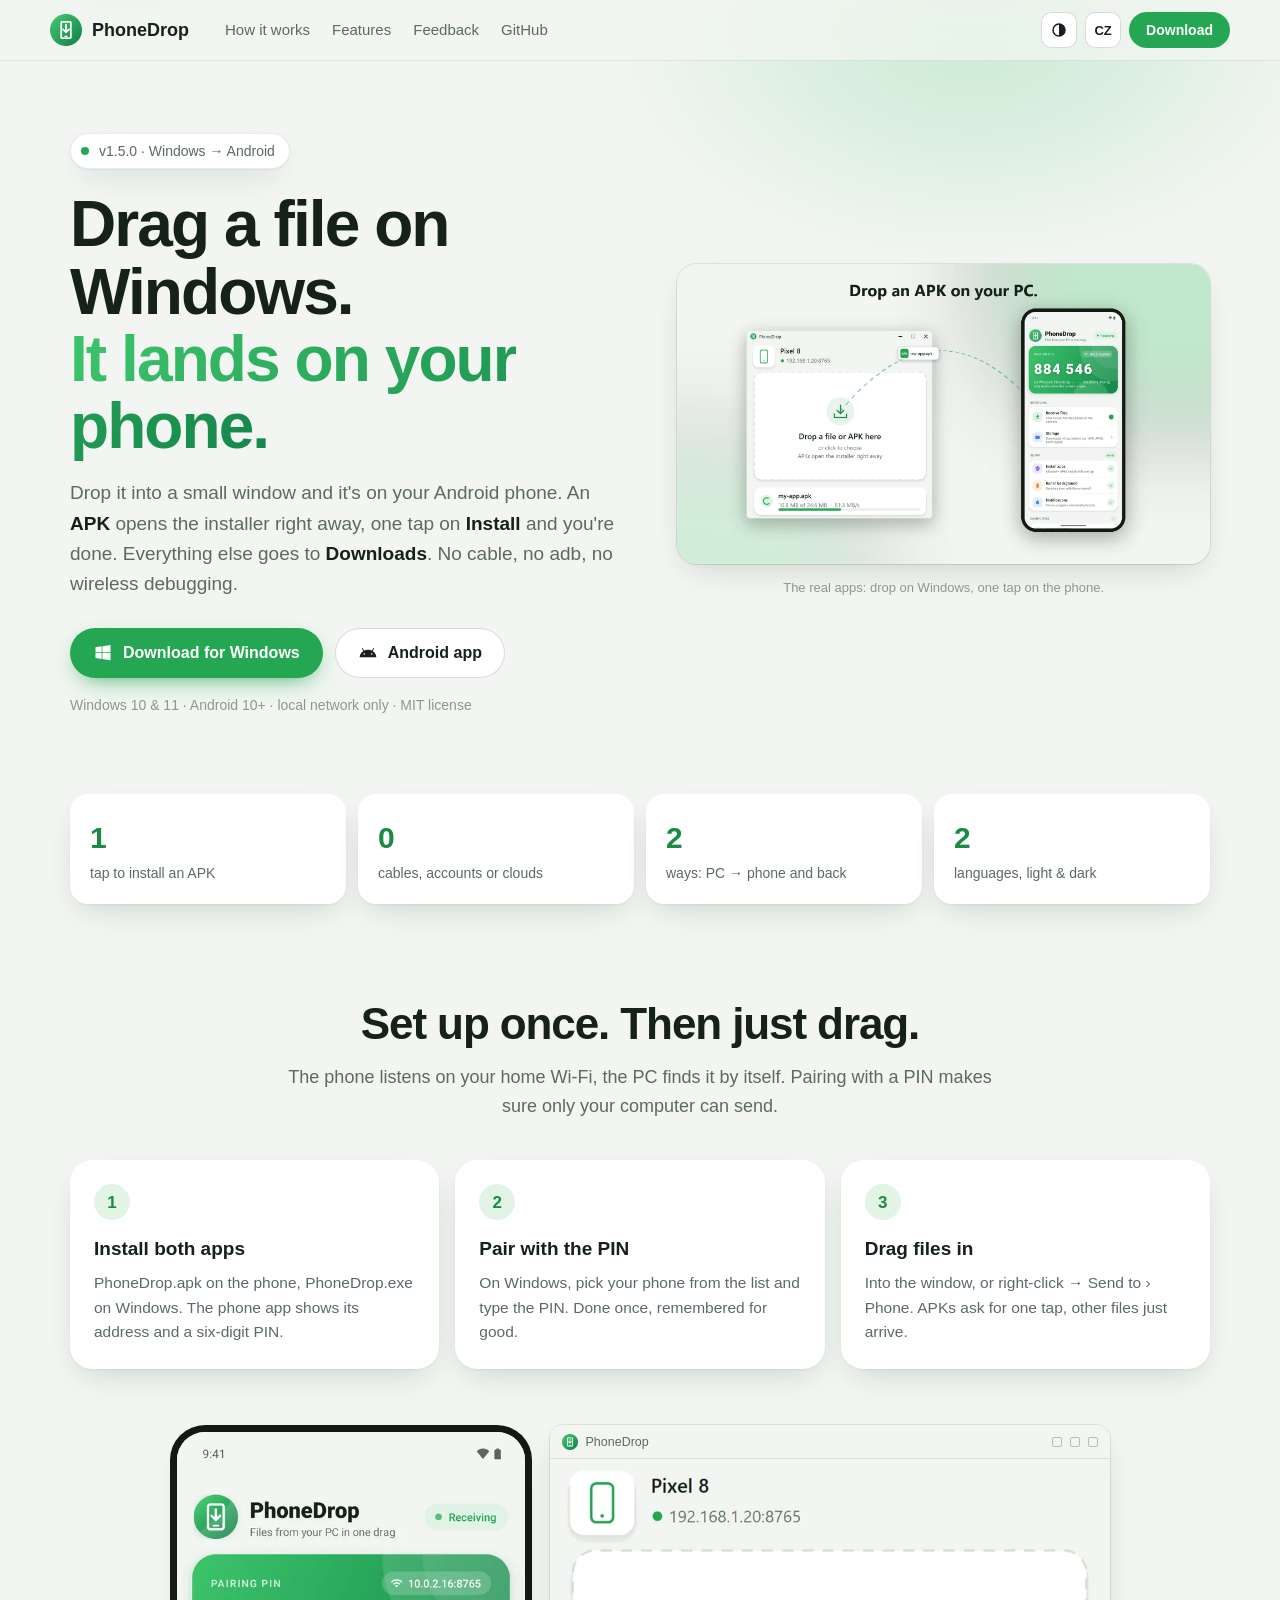
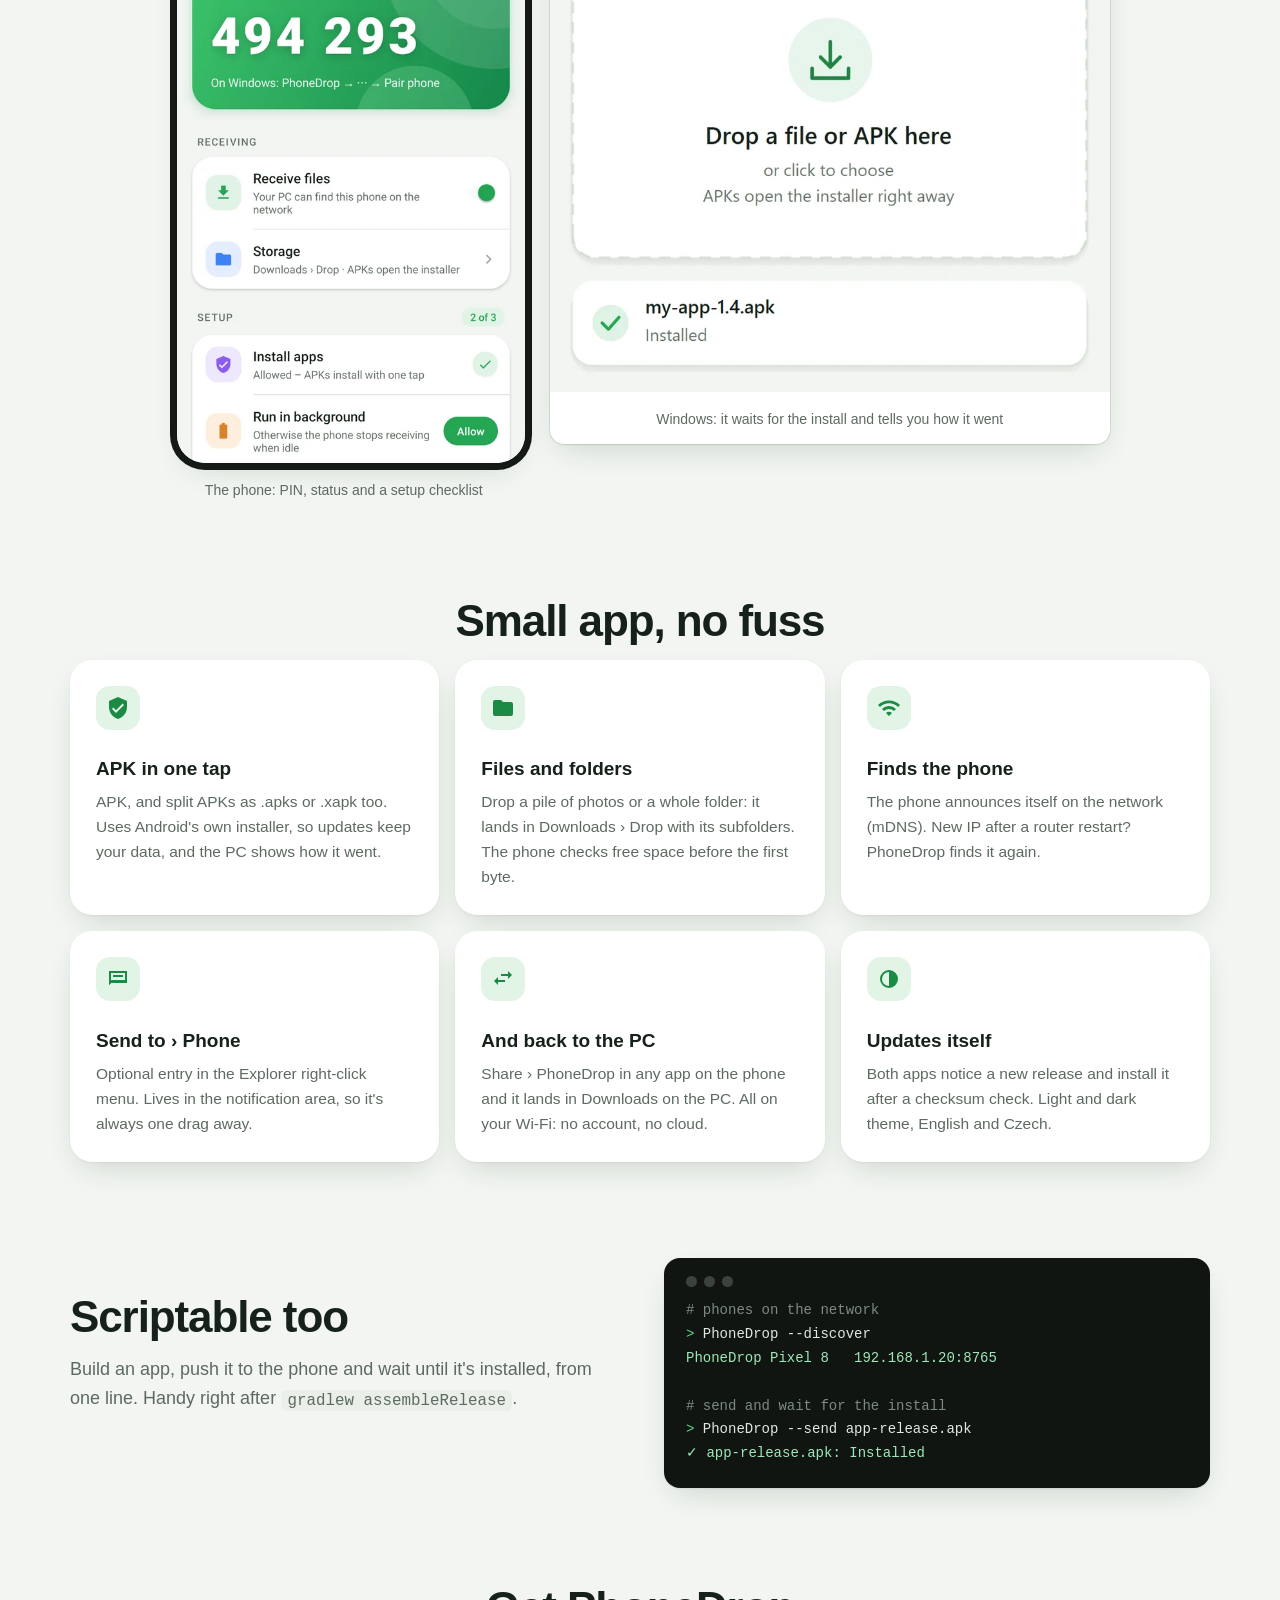
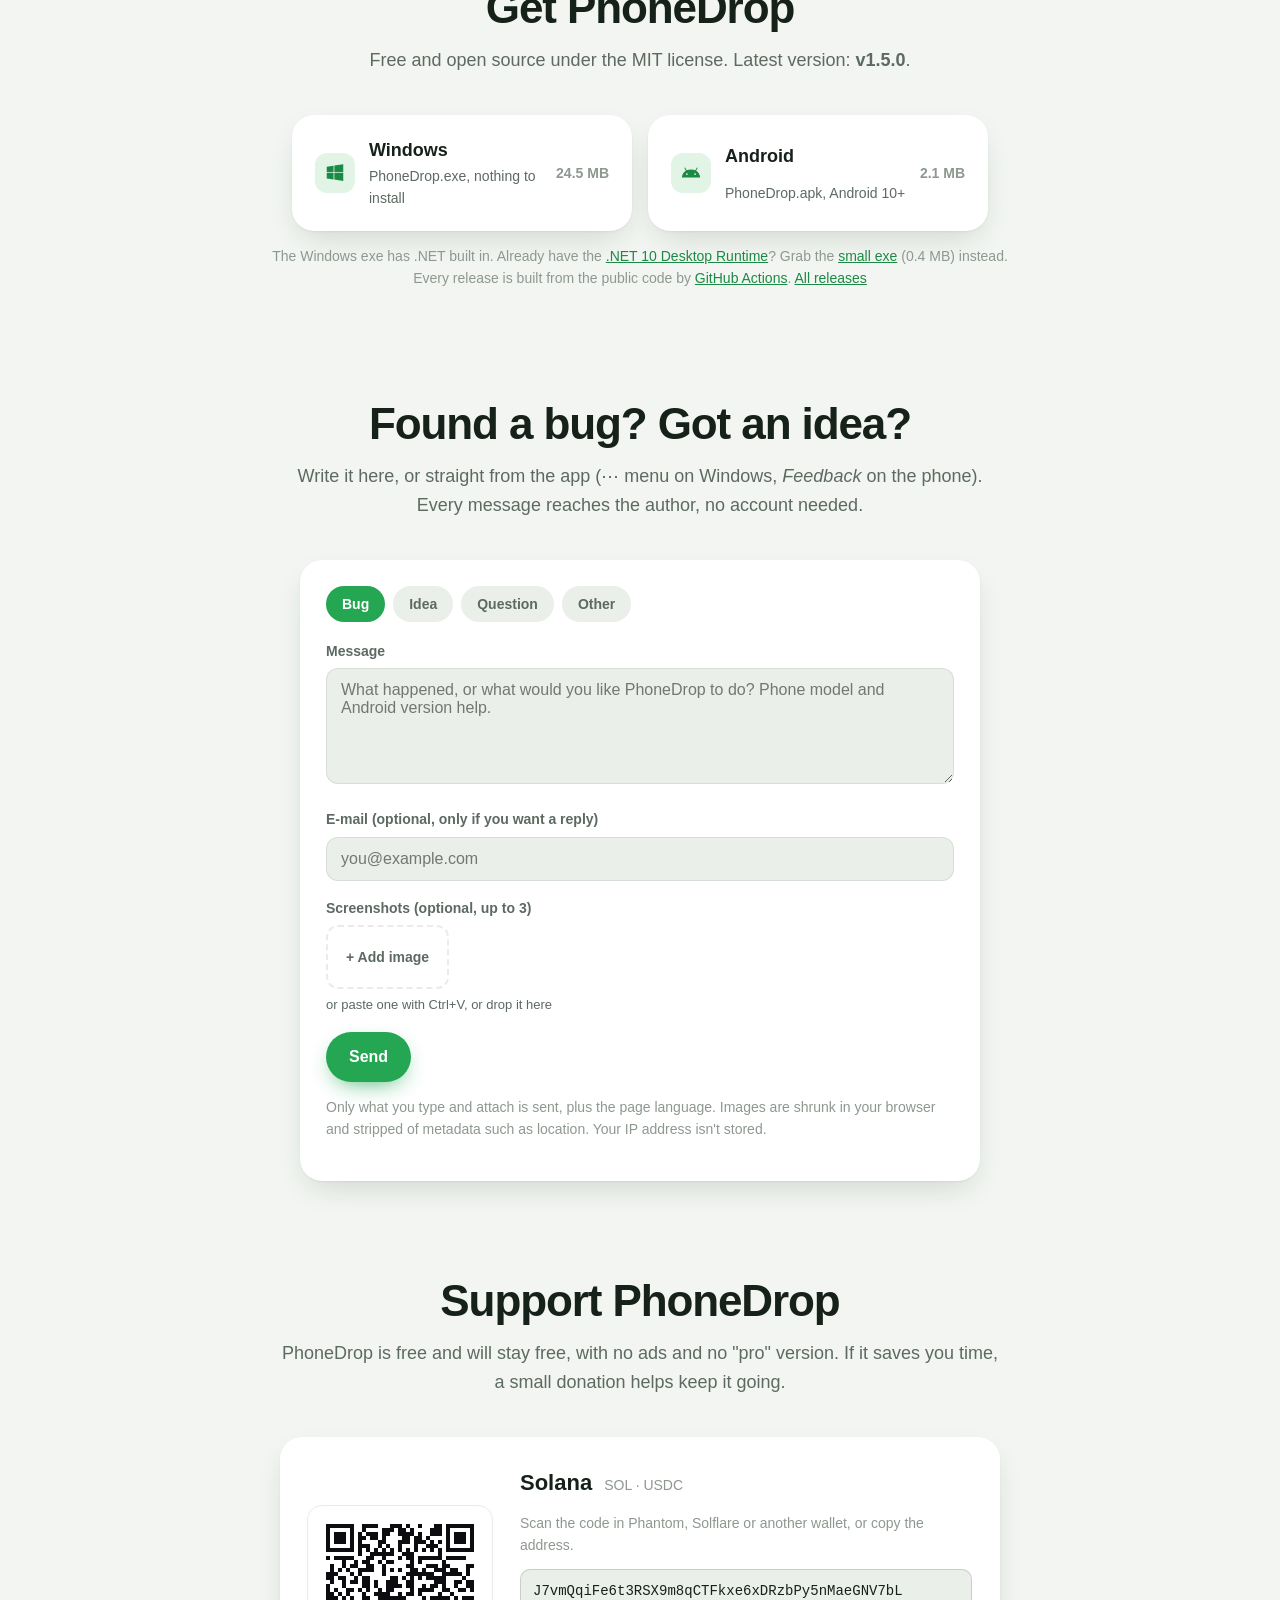
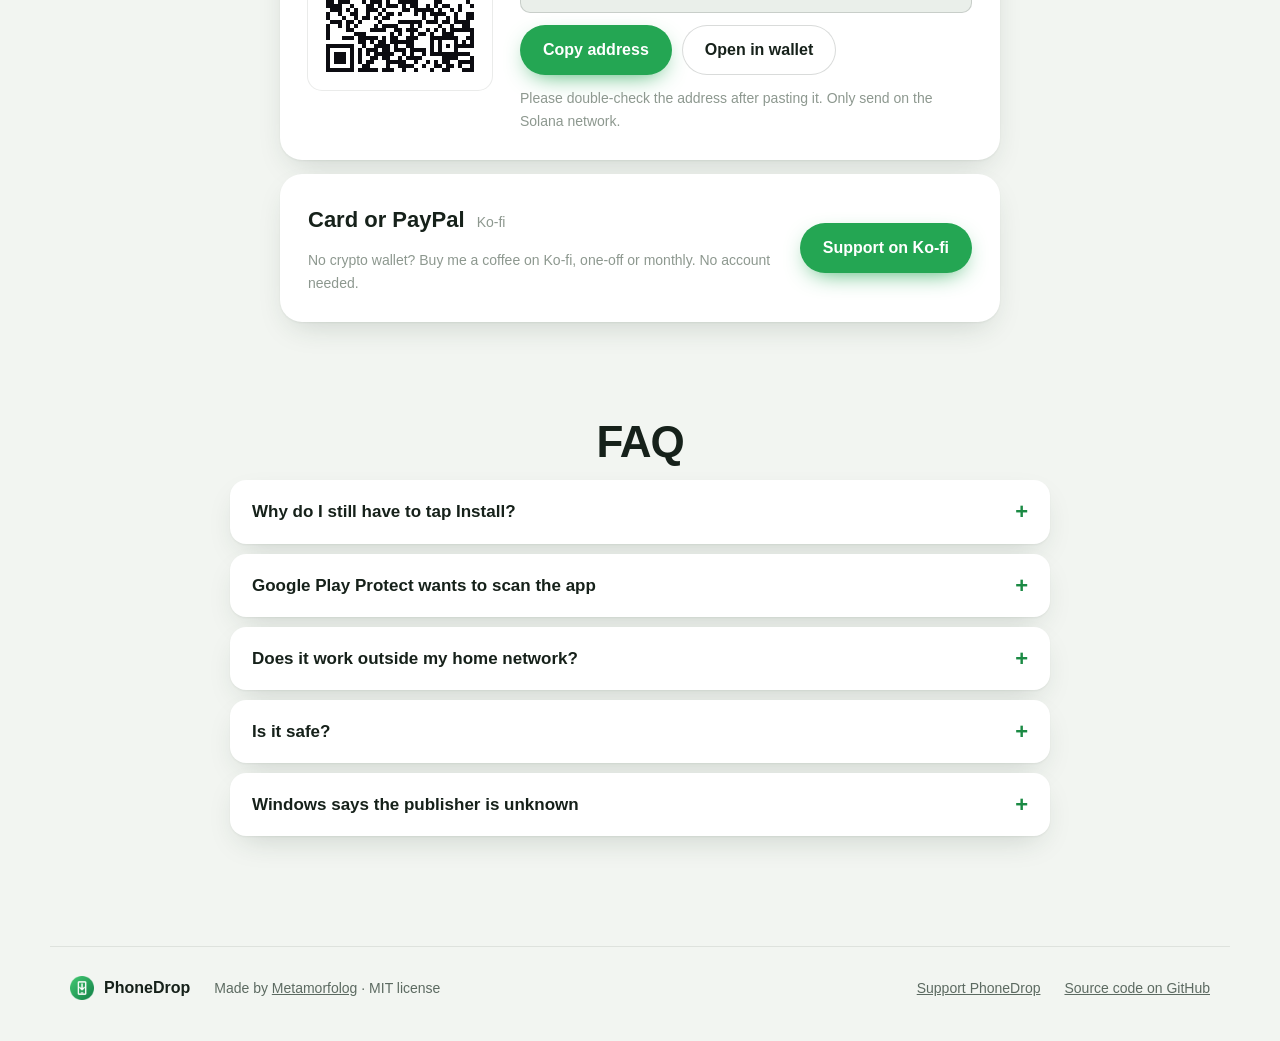
==== commit 89011d96: "1.5.0: snímky obrazovky ve zpětné vazbě - Windows: Snímek okna, Přidat obrázek…, Ctrl+V; zmenšení a " ====
--- a/website/public/index.html
+++ b/website/public/index.html
@@ -53,7 +53,7 @@
       <div class="hero-copy">
         <a class="pill" href="#download">
           <span class="pill-dot"></span>
-          <span><span class="js-version">v1.4.0</span> · <span data-l="en">Windows → Android</span><span data-l="cs">Windows → Android</span></span>
+          <span><span class="js-version">v1.5.0</span> · <span data-l="en">Windows → Android</span><span data-l="cs">Windows → Android</span></span>
         </a>
         <h1>
           <span data-l="en">Drag a file on Windows.<br><span class="grad">It lands on your phone.</span></span>
@@ -64,11 +64,11 @@
           <span data-l="cs">Pusť ho do malého okénka a je v telefonu s Androidem. <b>APK</b> rovnou otevře instalaci, stačí ťuknout na <b>Instalovat</b>. Všechno ostatní se uloží do <b>Stažených</b>. Bez kabelu, bez adb, bez bezdrátového ladění.</span>
         </p>
         <div class="cta">
-          <a class="btn btn-primary js-dl-win" href="https://github.com/Metamorfolog/phonedrop/releases/download/v1.4.0/PhoneDrop-1.4.0-win-x64.exe">
+          <a class="btn btn-primary js-dl-win" href="https://github.com/Metamorfolog/phonedrop/releases/download/v1.5.0/PhoneDrop-1.5.0-win-x64.exe">
             <svg class="ico" viewBox="0 0 24 24" aria-hidden="true"><path d="M3 5.1 10.4 4v7.1H3V5.1Zm8.3-1.2L21 2.5v8.6h-9.7V3.9ZM3 12h7.4v7.1L3 18v-6Zm8.3 0H21v8.6l-9.7-1.4V12Z"/></svg>
             <span data-l="en">Download for Windows</span><span data-l="cs">Stáhnout pro Windows</span>
           </a>
-          <a class="btn btn-ghost js-dl-apk" href="https://github.com/Metamorfolog/phonedrop/releases/download/v1.4.0/PhoneDrop-1.4.0.apk">
+          <a class="btn btn-ghost js-dl-apk" href="https://github.com/Metamorfolog/phonedrop/releases/download/v1.5.0/PhoneDrop-1.5.0.apk">
             <svg class="ico" viewBox="0 0 24 24" aria-hidden="true"><path d="M17.6 9.5 19.4 6.4l-.9-.5-1.8 3.2A10.6 10.6 0 0 0 12 8.2c-1.7 0-3.3.3-4.7.9L5.5 5.9l-.9.5 1.8 3.1A9.5 9.5 0 0 0 2 17h20a9.5 9.5 0 0 0-4.4-7.5ZM7.5 14.2a1 1 0 1 1 0-2 1 1 0 0 1 0 2Zm9 0a1 1 0 1 1 0-2 1 1 0 0 1 0 2Z"/></svg>
             <span data-l="en">Android app</span><span data-l="cs">Aplikace pro Android</span>
           </a>
@@ -94,7 +94,7 @@
     <section class="stats" aria-label="Highlights">
       <div><b>1</b><span data-l="en">tap to install an APK</span><span data-l="cs">ťuknutí na instalaci APK</span></div>
       <div><b>0</b><span data-l="en">cables, accounts or clouds</span><span data-l="cs">kabelů, účtů a cloudů</span></div>
-      <div><b>350 kB</b><span data-l="en">Windows app</span><span data-l="cs">aplikace pro Windows</span></div>
+      <div><b>2</b><span data-l="en">ways: PC → phone and back</span><span data-l="cs">směry: z PC do telefonu i zpět</span></div>
       <div><b>2</b><span data-l="en">languages, light &amp; dark</span><span data-l="cs">jazyky, světlý i tmavý</span></div>
     </section>
 
@@ -201,17 +201,17 @@
     <section class="section" id="download">
       <h2><span data-l="en">Get PhoneDrop</span><span data-l="cs">Stáhnout PhoneDrop</span></h2>
       <p class="section-lead center">
-        <span data-l="en">Free and open source under the MIT license. Latest version: <b class="js-version">v1.4.0</b>.</span>
-        <span data-l="cs">Zdarma a open source pod licencí MIT. Nejnovější verze: <b class="js-version">v1.4.0</b>.</span>
+        <span data-l="en">Free and open source under the MIT license. Latest version: <b class="js-version">v1.5.0</b>.</span>
+        <span data-l="cs">Zdarma a open source pod licencí MIT. Nejnovější verze: <b class="js-version">v1.5.0</b>.</span>
       </p>
       <div class="downloads">
-        <a class="dl dl-main js-dl-win" href="https://github.com/Metamorfolog/phonedrop/releases/download/v1.4.0/PhoneDrop-1.4.0-win-x64.exe">
+        <a class="dl dl-main js-dl-win" href="https://github.com/Metamorfolog/phonedrop/releases/download/v1.5.0/PhoneDrop-1.5.0-win-x64.exe">
           <svg class="dl-os" viewBox="0 0 24 24" aria-hidden="true"><path d="M3 5.1 10.4 4v7.1H3V5.1Zm8.3-1.2L21 2.5v8.6h-9.7V3.9ZM3 12h7.4v7.1L3 18v-6Zm8.3 0H21v8.6l-9.7-1.4V12Z"/></svg>
           <span class="dl-title">Windows</span>
           <span class="dl-sub"><span data-l="en">PhoneDrop.exe, nothing to install</span><span data-l="cs">PhoneDrop.exe, nic se neinstaluje</span></span>
           <span class="dl-size js-size-win">24.5 MB</span>
         </a>
-        <a class="dl dl-main js-dl-apk" href="https://github.com/Metamorfolog/phonedrop/releases/download/v1.4.0/PhoneDrop-1.4.0.apk">
+        <a class="dl dl-main js-dl-apk" href="https://github.com/Metamorfolog/phonedrop/releases/download/v1.5.0/PhoneDrop-1.5.0.apk">
           <svg class="dl-os" viewBox="0 0 24 24" aria-hidden="true"><path d="M17.6 9.5 19.4 6.4l-.9-.5-1.8 3.2A10.6 10.6 0 0 0 12 8.2c-1.7 0-3.3.3-4.7.9L5.5 5.9l-.9.5 1.8 3.1A9.5 9.5 0 0 0 2 17h20a9.5 9.5 0 0 0-4.4-7.5ZM7.5 14.2a1 1 0 1 1 0-2 1 1 0 0 1 0 2Zm9 0a1 1 0 1 1 0-2 1 1 0 0 1 0 2Z"/></svg>
           <span class="dl-title">Android</span>
           <span class="dl-sub"><span data-l="en">PhoneDrop.apk, Android 10+</span><span data-l="cs">PhoneDrop.apk, Android 10+</span></span>
@@ -219,8 +219,8 @@
         </a>
       </div>
       <p class="small center">
-        <span data-l="en">The Windows exe has .NET built in. Already have the <a href="https://dotnet.microsoft.com/download/dotnet/10.0" rel="noopener">.NET 10 Desktop Runtime</a>? Grab the <a class="js-dl-winsmall" href="https://github.com/Metamorfolog/phonedrop/releases/download/v1.4.0/PhoneDrop-1.4.0-win-x64-small.exe">small exe</a> (<span class="js-size-winsmall">0.4 MB</span>) instead.<br>Every release is built from the public code by <a href="https://github.com/Metamorfolog/phonedrop/actions/workflows/release.yml" rel="noopener">GitHub Actions</a>. <a href="https://github.com/Metamorfolog/phonedrop/releases">All releases</a></span>
-        <span data-l="cs">Exe pro Windows má .NET v sobě. Máš už <a href="https://dotnet.microsoft.com/download/dotnet/10.0" rel="noopener">.NET 10 Desktop Runtime</a>? Stáhni si raději <a class="js-dl-winsmall" href="https://github.com/Metamorfolog/phonedrop/releases/download/v1.4.0/PhoneDrop-1.4.0-win-x64-small.exe">malé exe</a> (<span class="js-size-winsmall">0,4 MB</span>).<br>Každé vydání sestavuje z veřejného kódu <a href="https://github.com/Metamorfolog/phonedrop/actions/workflows/release.yml" rel="noopener">GitHub Actions</a>. <a href="https://github.com/Metamorfolog/phonedrop/releases">Všechna vydání</a></span>
+        <span data-l="en">The Windows exe has .NET built in. Already have the <a href="https://dotnet.microsoft.com/download/dotnet/10.0" rel="noopener">.NET 10 Desktop Runtime</a>? Grab the <a class="js-dl-winsmall" href="https://github.com/Metamorfolog/phonedrop/releases/download/v1.5.0/PhoneDrop-1.5.0-win-x64-small.exe">small exe</a> (<span class="js-size-winsmall">0.4 MB</span>) instead.<br>Every release is built from the public code by <a href="https://github.com/Metamorfolog/phonedrop/actions/workflows/release.yml" rel="noopener">GitHub Actions</a>. <a href="https://github.com/Metamorfolog/phonedrop/releases">All releases</a></span>
+        <span data-l="cs">Exe pro Windows má .NET v sobě. Máš už <a href="https://dotnet.microsoft.com/download/dotnet/10.0" rel="noopener">.NET 10 Desktop Runtime</a>? Stáhni si raději <a class="js-dl-winsmall" href="https://github.com/Metamorfolog/phonedrop/releases/download/v1.5.0/PhoneDrop-1.5.0-win-x64-small.exe">malé exe</a> (<span class="js-size-winsmall">0,4 MB</span>).<br>Každé vydání sestavuje z veřejného kódu <a href="https://github.com/Metamorfolog/phonedrop/actions/workflows/release.yml" rel="noopener">GitHub Actions</a>. <a href="https://github.com/Metamorfolog/phonedrop/releases">Všechna vydání</a></span>
       </p>
     </section>
 
@@ -246,6 +246,16 @@
           <span><span data-l="en">E-mail (optional, only if you want a reply)</span><span data-l="cs">E-mail (nepovinný, jen pokud chceš odpověď)</span></span>
           <input type="email" name="email" maxlength="200" autocomplete="email" data-ph-en="you@example.com" data-ph-cs="ty@example.cz">
         </label>
+        <div class="field fb-shots-field">
+          <span><span data-l="en">Screenshots (optional, up to 3)</span><span data-l="cs">Snímky obrazovky (nepovinné, nejvýš 3)</span></span>
+          <div class="fb-shots" id="feedback-shots">
+            <label class="fb-shot-add" id="feedback-add">
+              <input type="file" id="feedback-files" accept="image/*" multiple>
+              <span><span data-l="en">+ Add image</span><span data-l="cs">+ Přidat obrázek</span></span>
+            </label>
+          </div>
+          <small class="fb-shots-hint"><span data-l="en">or paste one with Ctrl+V, or drop it here</span><span data-l="cs">nebo ho vlož přes Ctrl+V, případně přetáhni sem</span></small>
+        </div>
         <!-- Left empty by people; bots that fill every field are ignored. -->
         <label class="hp" aria-hidden="true">Website <input type="text" name="website" tabindex="-1" autocomplete="off"></label>
         <div class="feedback-end">
@@ -253,8 +263,8 @@
           <p class="feedback-status" id="feedback-status" role="status" aria-live="polite"></p>
         </div>
         <p class="small">
-          <span data-l="en">Only what you type is sent, plus the page language. Your IP address isn't stored.</span>
-          <span data-l="cs">Odešle se jen to, co napíšeš, a jazyk stránky. IP adresa se neukládá.</span>
+          <span data-l="en">Only what you type and attach is sent, plus the page language. Images are shrunk in your browser and stripped of metadata such as location. Your IP address isn't stored.</span>
+          <span data-l="cs">Odešle se jen to, co napíšeš a přiložíš, a jazyk stránky. Obrázky se zmenší už v prohlížeči a zmizí z nich metadata jako poloha. IP adresa se neukládá.</span>
         </p>
       </form>
     </section>
--- a/website/public/style.css
+++ b/website/public/style.css
@@ -348,6 +348,16 @@
 .hp { position: absolute; left: -9999px; }
 .feedback-end { display: flex; align-items: center; gap: 16px; flex-wrap: wrap; }
 .feedback-status { margin: 0; font-size: 15px; }
+.fb-shots { display: flex; flex-wrap: wrap; gap: 10px; align-items: center; }
+.fb-shots.drag .fb-shot-add { border-color: var(--accent); color: var(--accent); }
+.fb-shot-add { position: relative; display: inline-flex; align-items: center; justify-content: center; height: 64px; padding: 0 18px; border: 2px dashed var(--line); border-radius: 12px; color: var(--muted); font-size: 14px; font-weight: 600; cursor: pointer; }
+.fb-shot-add:hover, .fb-shot-add:focus-within { border-color: var(--accent); color: var(--accent); }
+.fb-shot-add input { position: absolute; width: 1px; height: 1px; opacity: 0; }
+.fb-shot-add[hidden] { display: none; }
+.fb-shot { position: relative; width: 96px; height: 64px; border-radius: 12px; overflow: hidden; border: 1px solid var(--line); background: var(--line); }
+.fb-shot img { width: 100%; height: 100%; object-fit: cover; display: block; }
+.fb-shot button { position: absolute; top: 4px; right: 4px; width: 22px; height: 22px; border: 0; border-radius: 50%; background: rgba(0, 0, 0, 0.65); color: #fff; font-size: 12px; line-height: 22px; padding: 0; cursor: pointer; }
+.fb-shots-hint { display: block; margin-top: 6px; color: var(--muted); font-size: 13px; font-weight: 400; }
 .feedback-status.ok { color: var(--accent-ink); }
 .feedback-status.err { color: var(--bad); }
 
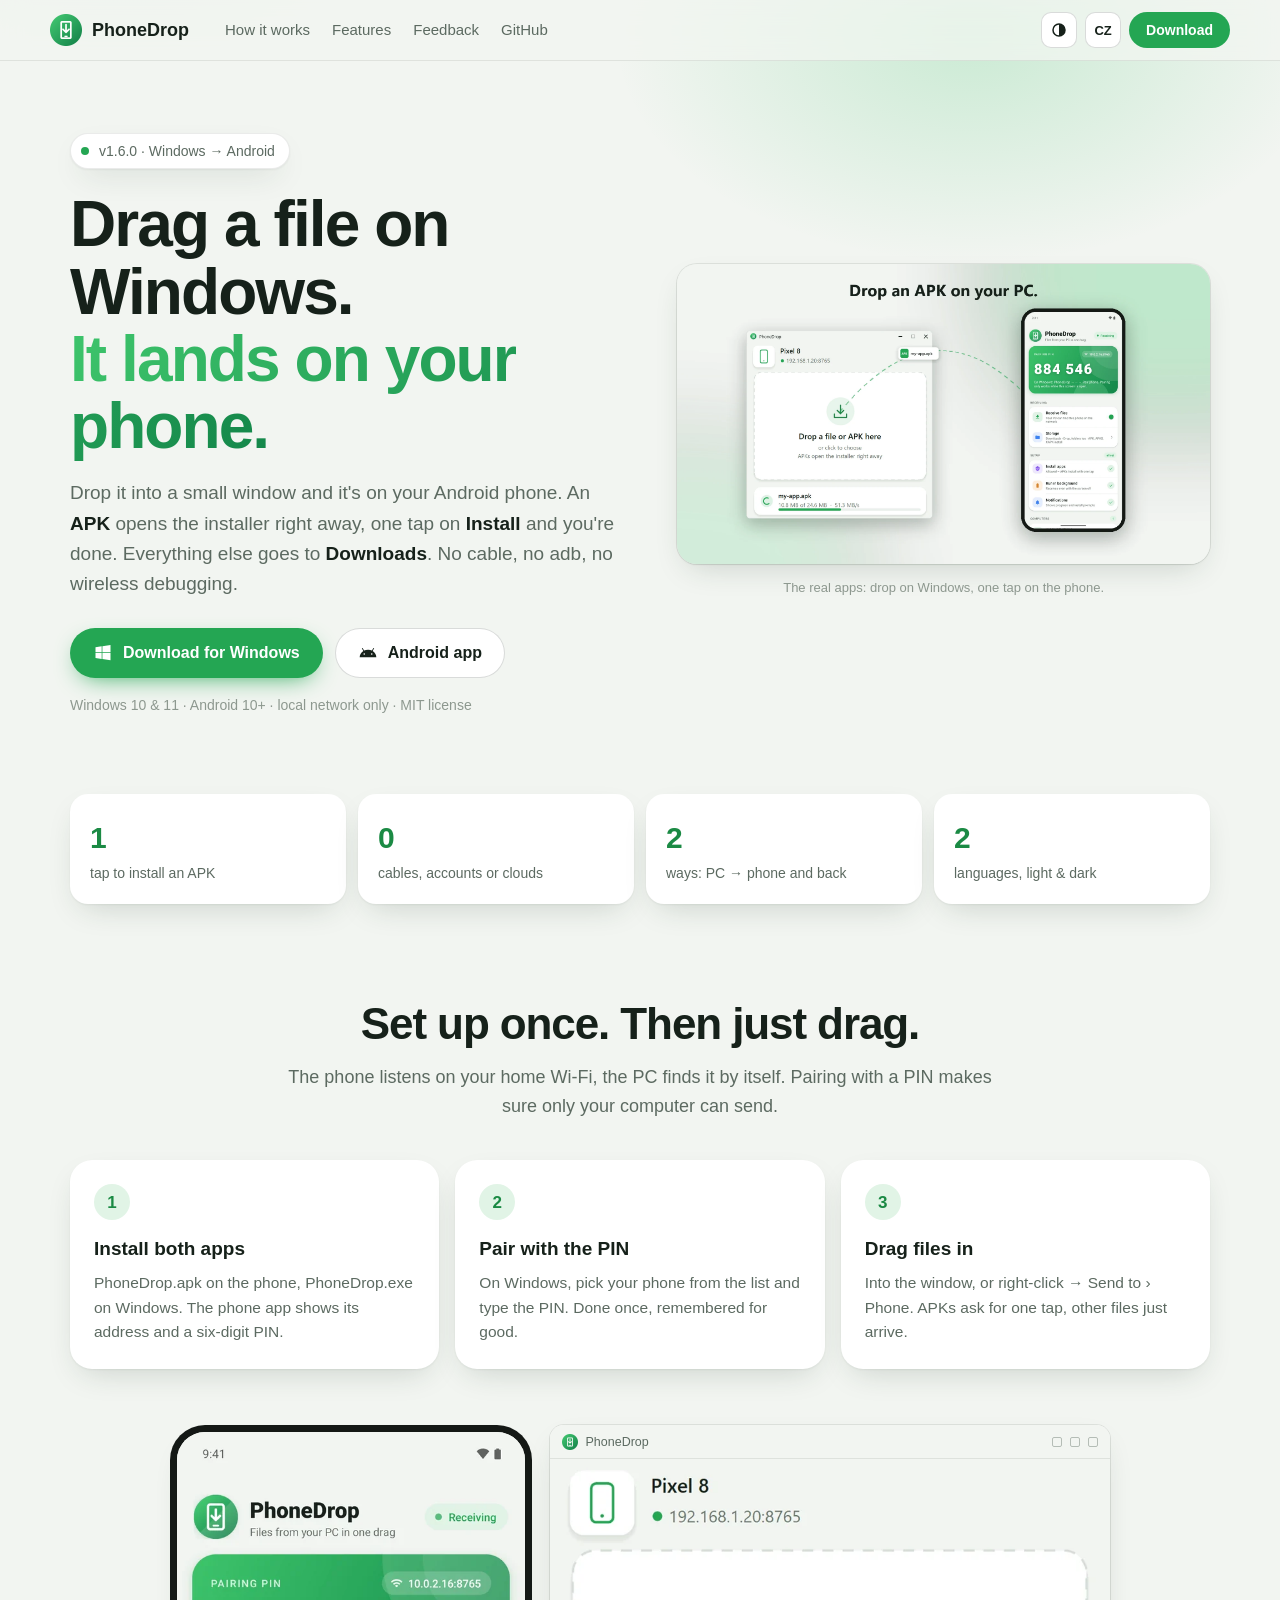
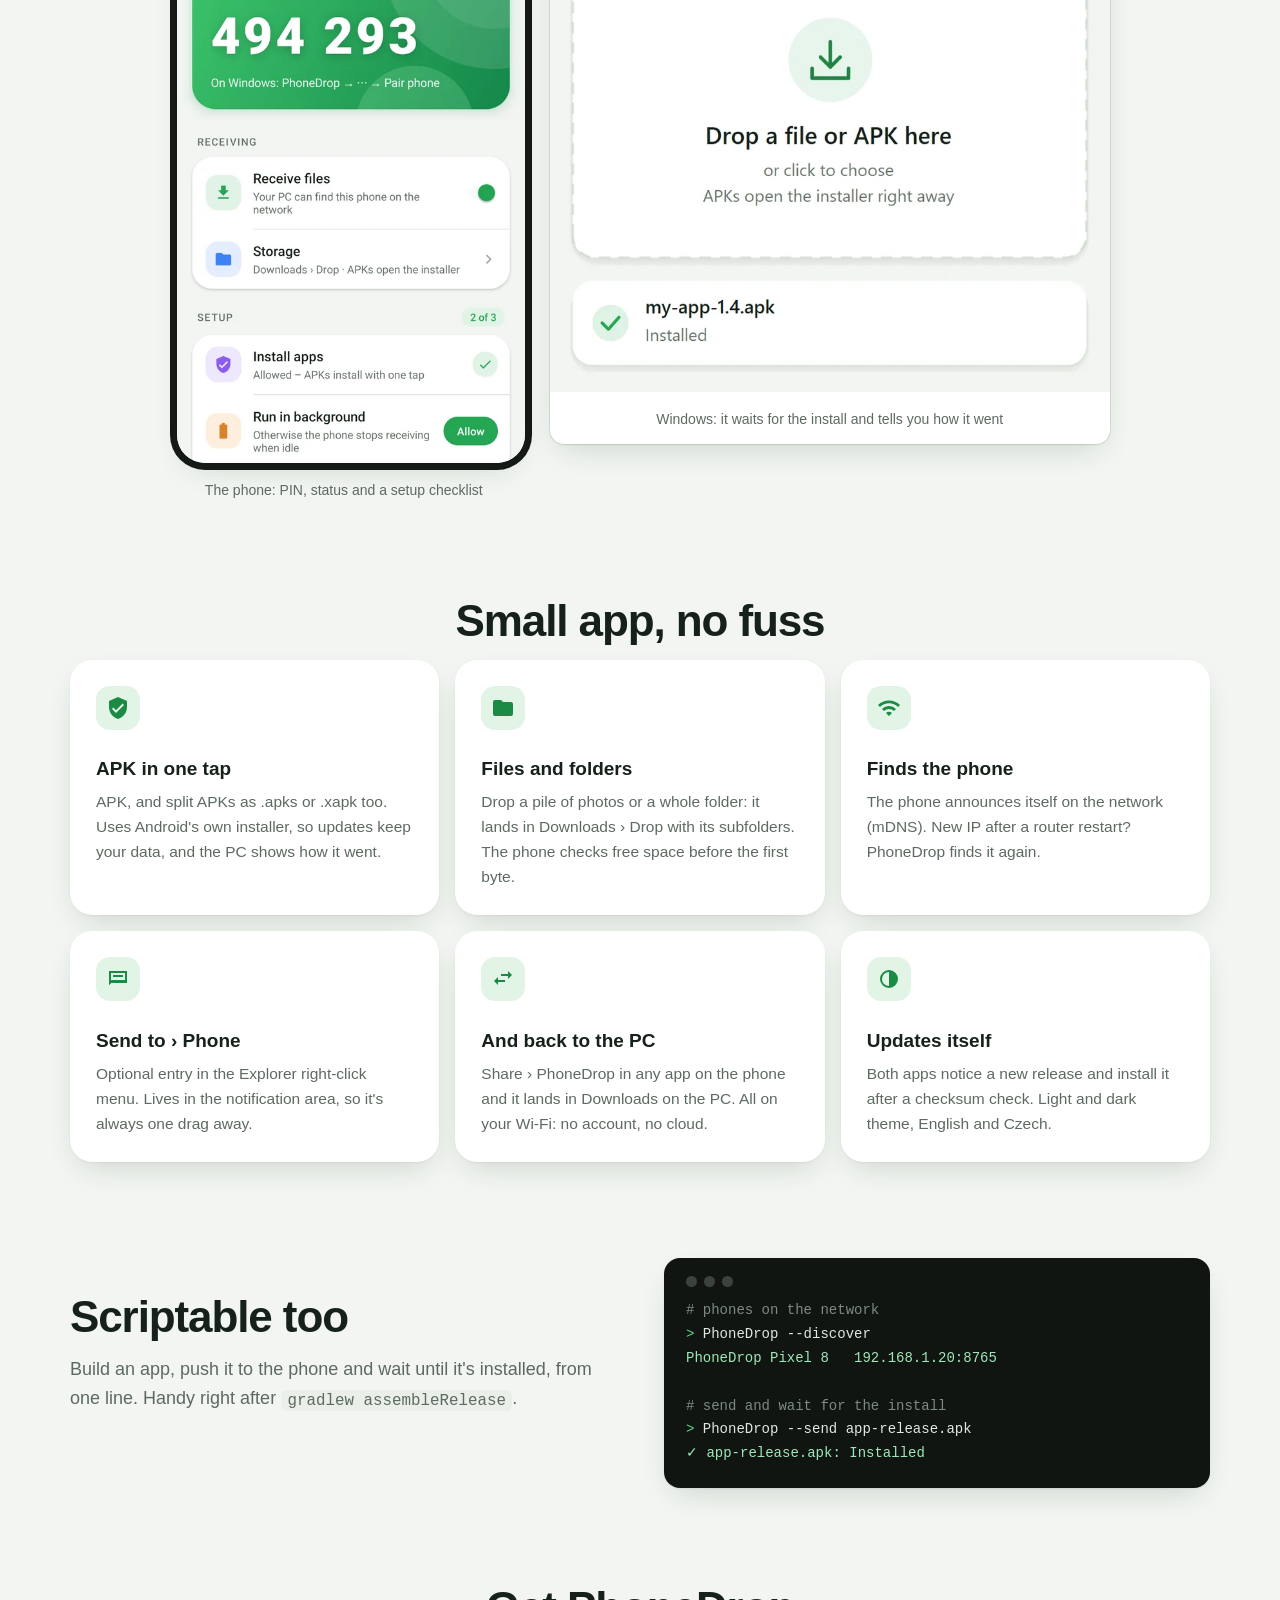
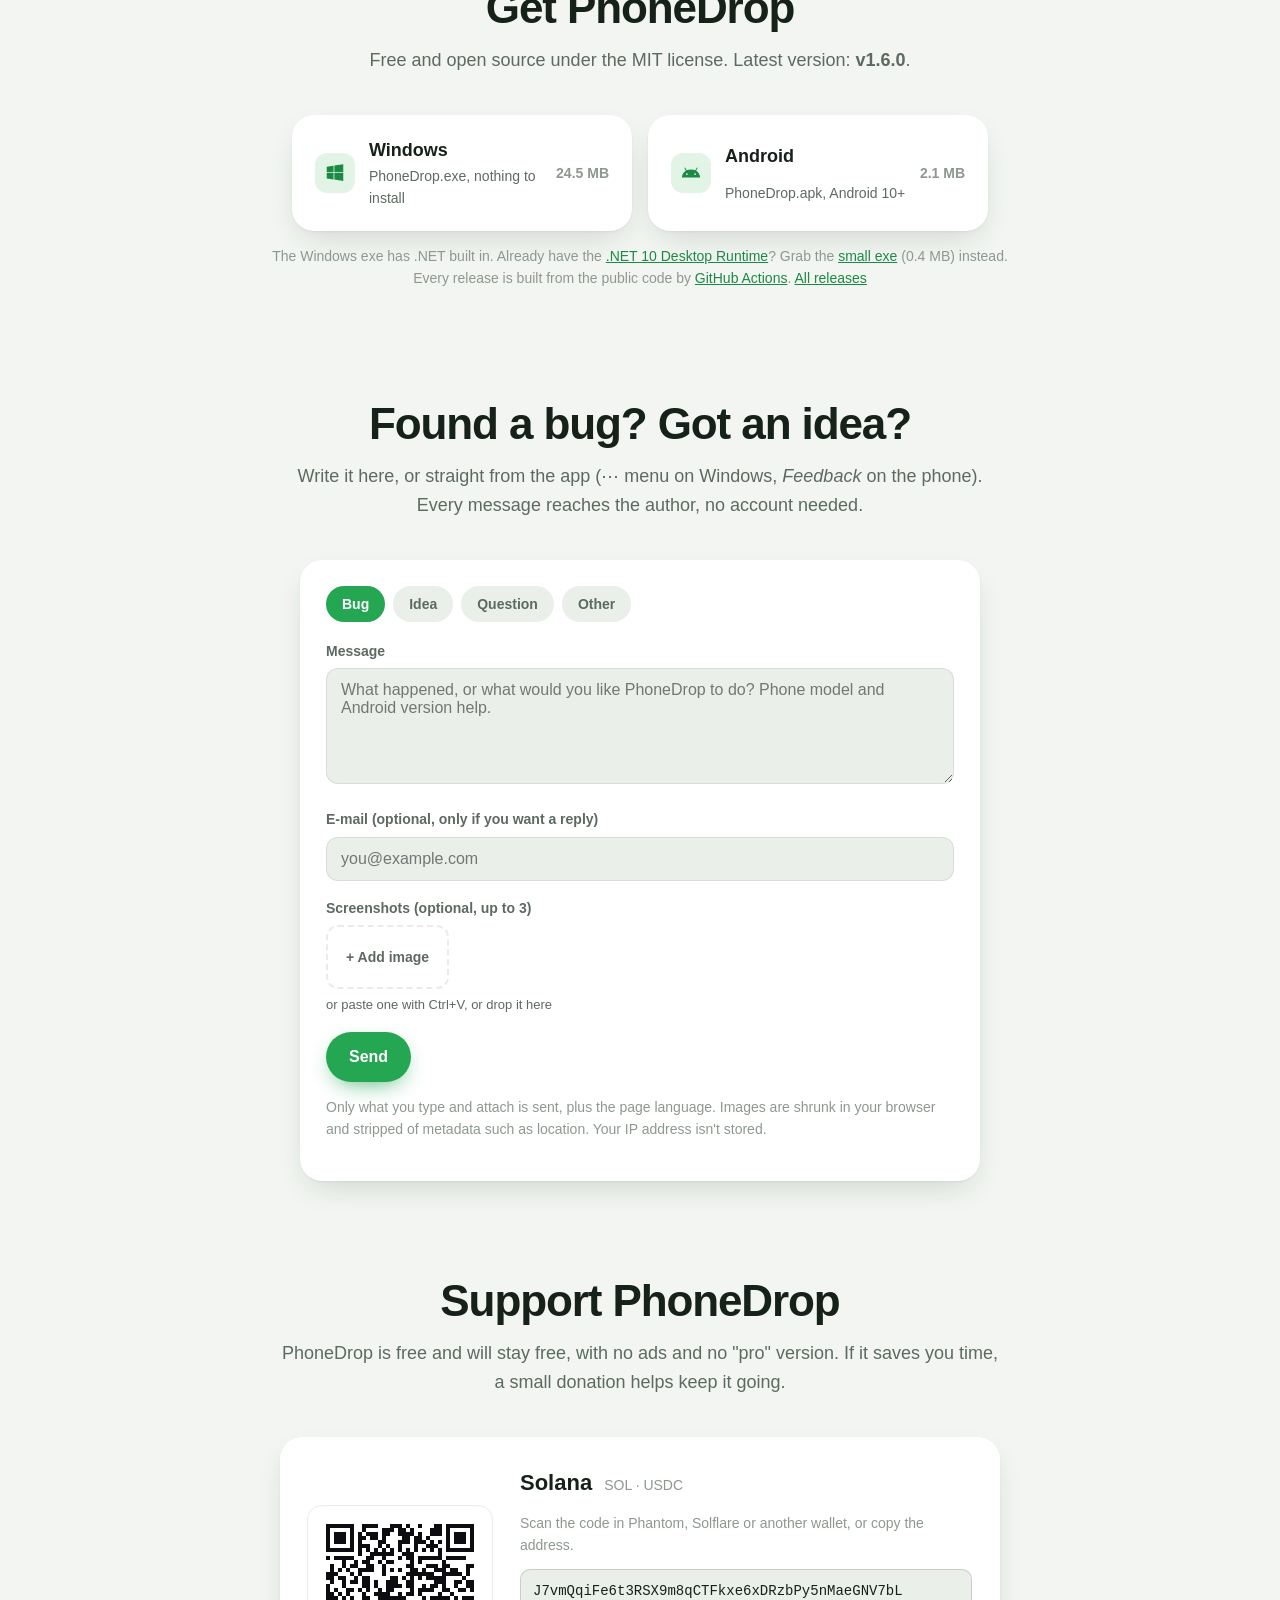
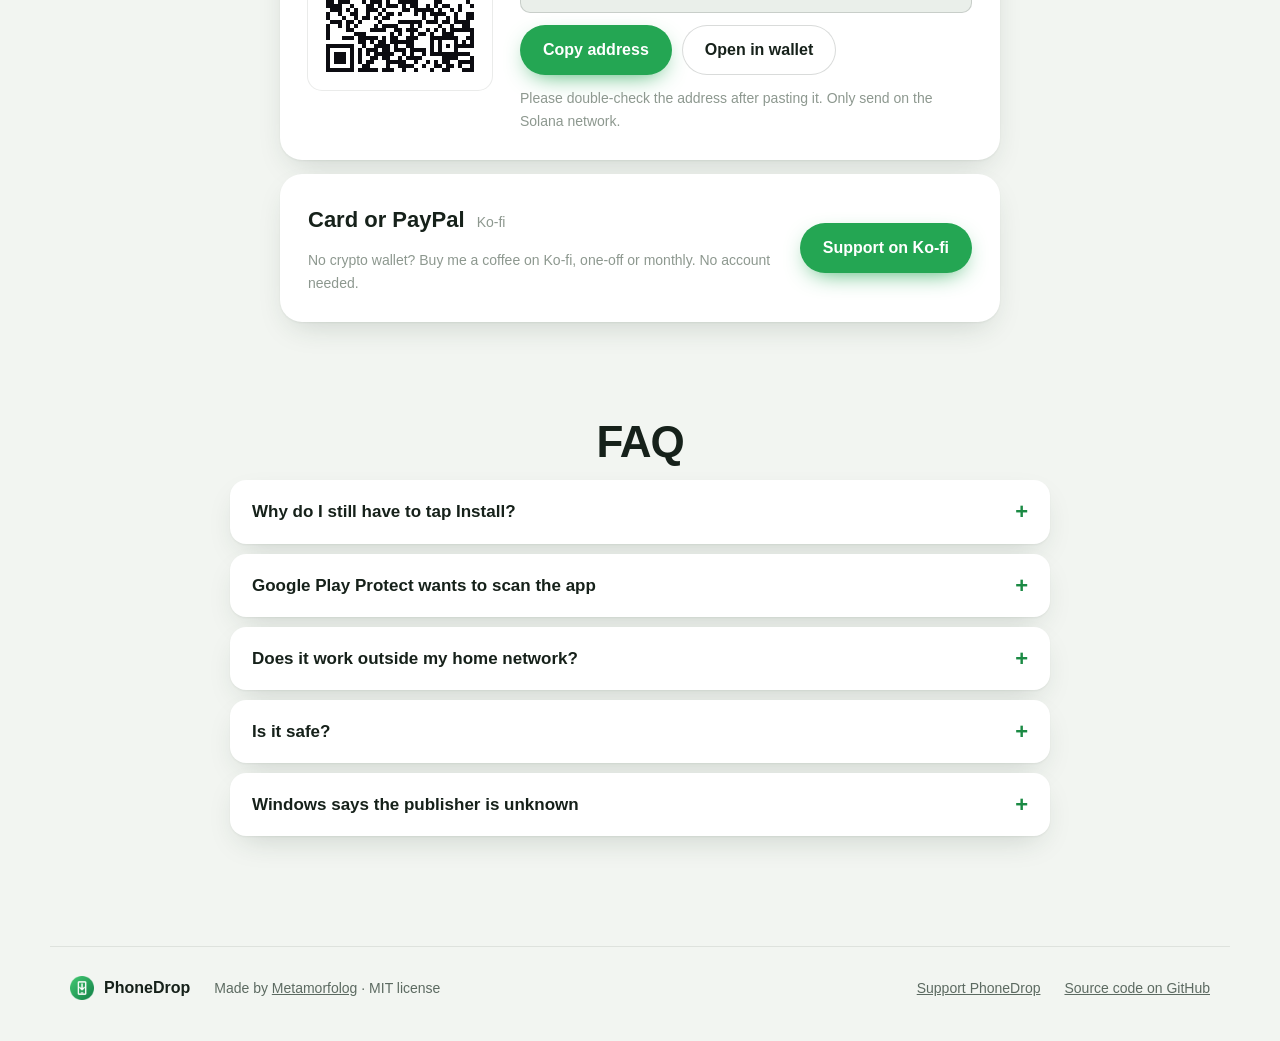
==== commit 1da1e877: "1.6.0: párování QR kódem - Windows: vlastní QR kodér (bajtový režim, M, verze 1–15, ověřeno čtečkou " ====
--- a/website/public/index.html
+++ b/website/public/index.html
@@ -53,7 +53,7 @@
       <div class="hero-copy">
         <a class="pill" href="#download">
           <span class="pill-dot"></span>
-          <span><span class="js-version">v1.5.0</span> · <span data-l="en">Windows → Android</span><span data-l="cs">Windows → Android</span></span>
+          <span><span class="js-version">v1.6.0</span> · <span data-l="en">Windows → Android</span><span data-l="cs">Windows → Android</span></span>
         </a>
         <h1>
           <span data-l="en">Drag a file on Windows.<br><span class="grad">It lands on your phone.</span></span>
@@ -64,11 +64,11 @@
           <span data-l="cs">Pusť ho do malého okénka a je v telefonu s Androidem. <b>APK</b> rovnou otevře instalaci, stačí ťuknout na <b>Instalovat</b>. Všechno ostatní se uloží do <b>Stažených</b>. Bez kabelu, bez adb, bez bezdrátového ladění.</span>
         </p>
         <div class="cta">
-          <a class="btn btn-primary js-dl-win" href="https://github.com/Metamorfolog/phonedrop/releases/download/v1.5.0/PhoneDrop-1.5.0-win-x64.exe">
+          <a class="btn btn-primary js-dl-win" href="https://github.com/Metamorfolog/phonedrop/releases/download/v1.6.0/PhoneDrop-1.6.0-win-x64.exe">
             <svg class="ico" viewBox="0 0 24 24" aria-hidden="true"><path d="M3 5.1 10.4 4v7.1H3V5.1Zm8.3-1.2L21 2.5v8.6h-9.7V3.9ZM3 12h7.4v7.1L3 18v-6Zm8.3 0H21v8.6l-9.7-1.4V12Z"/></svg>
             <span data-l="en">Download for Windows</span><span data-l="cs">Stáhnout pro Windows</span>
           </a>
-          <a class="btn btn-ghost js-dl-apk" href="https://github.com/Metamorfolog/phonedrop/releases/download/v1.5.0/PhoneDrop-1.5.0.apk">
+          <a class="btn btn-ghost js-dl-apk" href="https://github.com/Metamorfolog/phonedrop/releases/download/v1.6.0/PhoneDrop-1.6.0.apk">
             <svg class="ico" viewBox="0 0 24 24" aria-hidden="true"><path d="M17.6 9.5 19.4 6.4l-.9-.5-1.8 3.2A10.6 10.6 0 0 0 12 8.2c-1.7 0-3.3.3-4.7.9L5.5 5.9l-.9.5 1.8 3.1A9.5 9.5 0 0 0 2 17h20a9.5 9.5 0 0 0-4.4-7.5ZM7.5 14.2a1 1 0 1 1 0-2 1 1 0 0 1 0 2Zm9 0a1 1 0 1 1 0-2 1 1 0 0 1 0 2Z"/></svg>
             <span data-l="en">Android app</span><span data-l="cs">Aplikace pro Android</span>
           </a>
@@ -201,17 +201,17 @@
     <section class="section" id="download">
       <h2><span data-l="en">Get PhoneDrop</span><span data-l="cs">Stáhnout PhoneDrop</span></h2>
       <p class="section-lead center">
-        <span data-l="en">Free and open source under the MIT license. Latest version: <b class="js-version">v1.5.0</b>.</span>
-        <span data-l="cs">Zdarma a open source pod licencí MIT. Nejnovější verze: <b class="js-version">v1.5.0</b>.</span>
+        <span data-l="en">Free and open source under the MIT license. Latest version: <b class="js-version">v1.6.0</b>.</span>
+        <span data-l="cs">Zdarma a open source pod licencí MIT. Nejnovější verze: <b class="js-version">v1.6.0</b>.</span>
       </p>
       <div class="downloads">
-        <a class="dl dl-main js-dl-win" href="https://github.com/Metamorfolog/phonedrop/releases/download/v1.5.0/PhoneDrop-1.5.0-win-x64.exe">
+        <a class="dl dl-main js-dl-win" href="https://github.com/Metamorfolog/phonedrop/releases/download/v1.6.0/PhoneDrop-1.6.0-win-x64.exe">
           <svg class="dl-os" viewBox="0 0 24 24" aria-hidden="true"><path d="M3 5.1 10.4 4v7.1H3V5.1Zm8.3-1.2L21 2.5v8.6h-9.7V3.9ZM3 12h7.4v7.1L3 18v-6Zm8.3 0H21v8.6l-9.7-1.4V12Z"/></svg>
           <span class="dl-title">Windows</span>
           <span class="dl-sub"><span data-l="en">PhoneDrop.exe, nothing to install</span><span data-l="cs">PhoneDrop.exe, nic se neinstaluje</span></span>
           <span class="dl-size js-size-win">24.5 MB</span>
         </a>
-        <a class="dl dl-main js-dl-apk" href="https://github.com/Metamorfolog/phonedrop/releases/download/v1.5.0/PhoneDrop-1.5.0.apk">
+        <a class="dl dl-main js-dl-apk" href="https://github.com/Metamorfolog/phonedrop/releases/download/v1.6.0/PhoneDrop-1.6.0.apk">
           <svg class="dl-os" viewBox="0 0 24 24" aria-hidden="true"><path d="M17.6 9.5 19.4 6.4l-.9-.5-1.8 3.2A10.6 10.6 0 0 0 12 8.2c-1.7 0-3.3.3-4.7.9L5.5 5.9l-.9.5 1.8 3.1A9.5 9.5 0 0 0 2 17h20a9.5 9.5 0 0 0-4.4-7.5ZM7.5 14.2a1 1 0 1 1 0-2 1 1 0 0 1 0 2Zm9 0a1 1 0 1 1 0-2 1 1 0 0 1 0 2Z"/></svg>
           <span class="dl-title">Android</span>
           <span class="dl-sub"><span data-l="en">PhoneDrop.apk, Android 10+</span><span data-l="cs">PhoneDrop.apk, Android 10+</span></span>
@@ -219,8 +219,8 @@
         </a>
       </div>
       <p class="small center">
-        <span data-l="en">The Windows exe has .NET built in. Already have the <a href="https://dotnet.microsoft.com/download/dotnet/10.0" rel="noopener">.NET 10 Desktop Runtime</a>? Grab the <a class="js-dl-winsmall" href="https://github.com/Metamorfolog/phonedrop/releases/download/v1.5.0/PhoneDrop-1.5.0-win-x64-small.exe">small exe</a> (<span class="js-size-winsmall">0.4 MB</span>) instead.<br>Every release is built from the public code by <a href="https://github.com/Metamorfolog/phonedrop/actions/workflows/release.yml" rel="noopener">GitHub Actions</a>. <a href="https://github.com/Metamorfolog/phonedrop/releases">All releases</a></span>
-        <span data-l="cs">Exe pro Windows má .NET v sobě. Máš už <a href="https://dotnet.microsoft.com/download/dotnet/10.0" rel="noopener">.NET 10 Desktop Runtime</a>? Stáhni si raději <a class="js-dl-winsmall" href="https://github.com/Metamorfolog/phonedrop/releases/download/v1.5.0/PhoneDrop-1.5.0-win-x64-small.exe">malé exe</a> (<span class="js-size-winsmall">0,4 MB</span>).<br>Každé vydání sestavuje z veřejného kódu <a href="https://github.com/Metamorfolog/phonedrop/actions/workflows/release.yml" rel="noopener">GitHub Actions</a>. <a href="https://github.com/Metamorfolog/phonedrop/releases">Všechna vydání</a></span>
+        <span data-l="en">The Windows exe has .NET built in. Already have the <a href="https://dotnet.microsoft.com/download/dotnet/10.0" rel="noopener">.NET 10 Desktop Runtime</a>? Grab the <a class="js-dl-winsmall" href="https://github.com/Metamorfolog/phonedrop/releases/download/v1.6.0/PhoneDrop-1.6.0-win-x64-small.exe">small exe</a> (<span class="js-size-winsmall">0.4 MB</span>) instead.<br>Every release is built from the public code by <a href="https://github.com/Metamorfolog/phonedrop/actions/workflows/release.yml" rel="noopener">GitHub Actions</a>. <a href="https://github.com/Metamorfolog/phonedrop/releases">All releases</a></span>
+        <span data-l="cs">Exe pro Windows má .NET v sobě. Máš už <a href="https://dotnet.microsoft.com/download/dotnet/10.0" rel="noopener">.NET 10 Desktop Runtime</a>? Stáhni si raději <a class="js-dl-winsmall" href="https://github.com/Metamorfolog/phonedrop/releases/download/v1.6.0/PhoneDrop-1.6.0-win-x64-small.exe">malé exe</a> (<span class="js-size-winsmall">0,4 MB</span>).<br>Každé vydání sestavuje z veřejného kódu <a href="https://github.com/Metamorfolog/phonedrop/actions/workflows/release.yml" rel="noopener">GitHub Actions</a>. <a href="https://github.com/Metamorfolog/phonedrop/releases">Všechna vydání</a></span>
       </p>
     </section>
 
--- a/website/public/style.css
+++ b/website/public/style.css
@@ -429,3 +429,7 @@
   .stats b { font-size: 24px; }
   .terminal { font-size: 12.5px; }
 }
+.pair-card { max-width: 560px; }
+.pair-card h2 { margin-top: 0; }
+.pair-steps { margin: 18px 0; padding-left: 22px; display: grid; gap: 14px; font-size: 16px; }
+.pair-steps .btn { margin-top: 10px; display: inline-flex; }
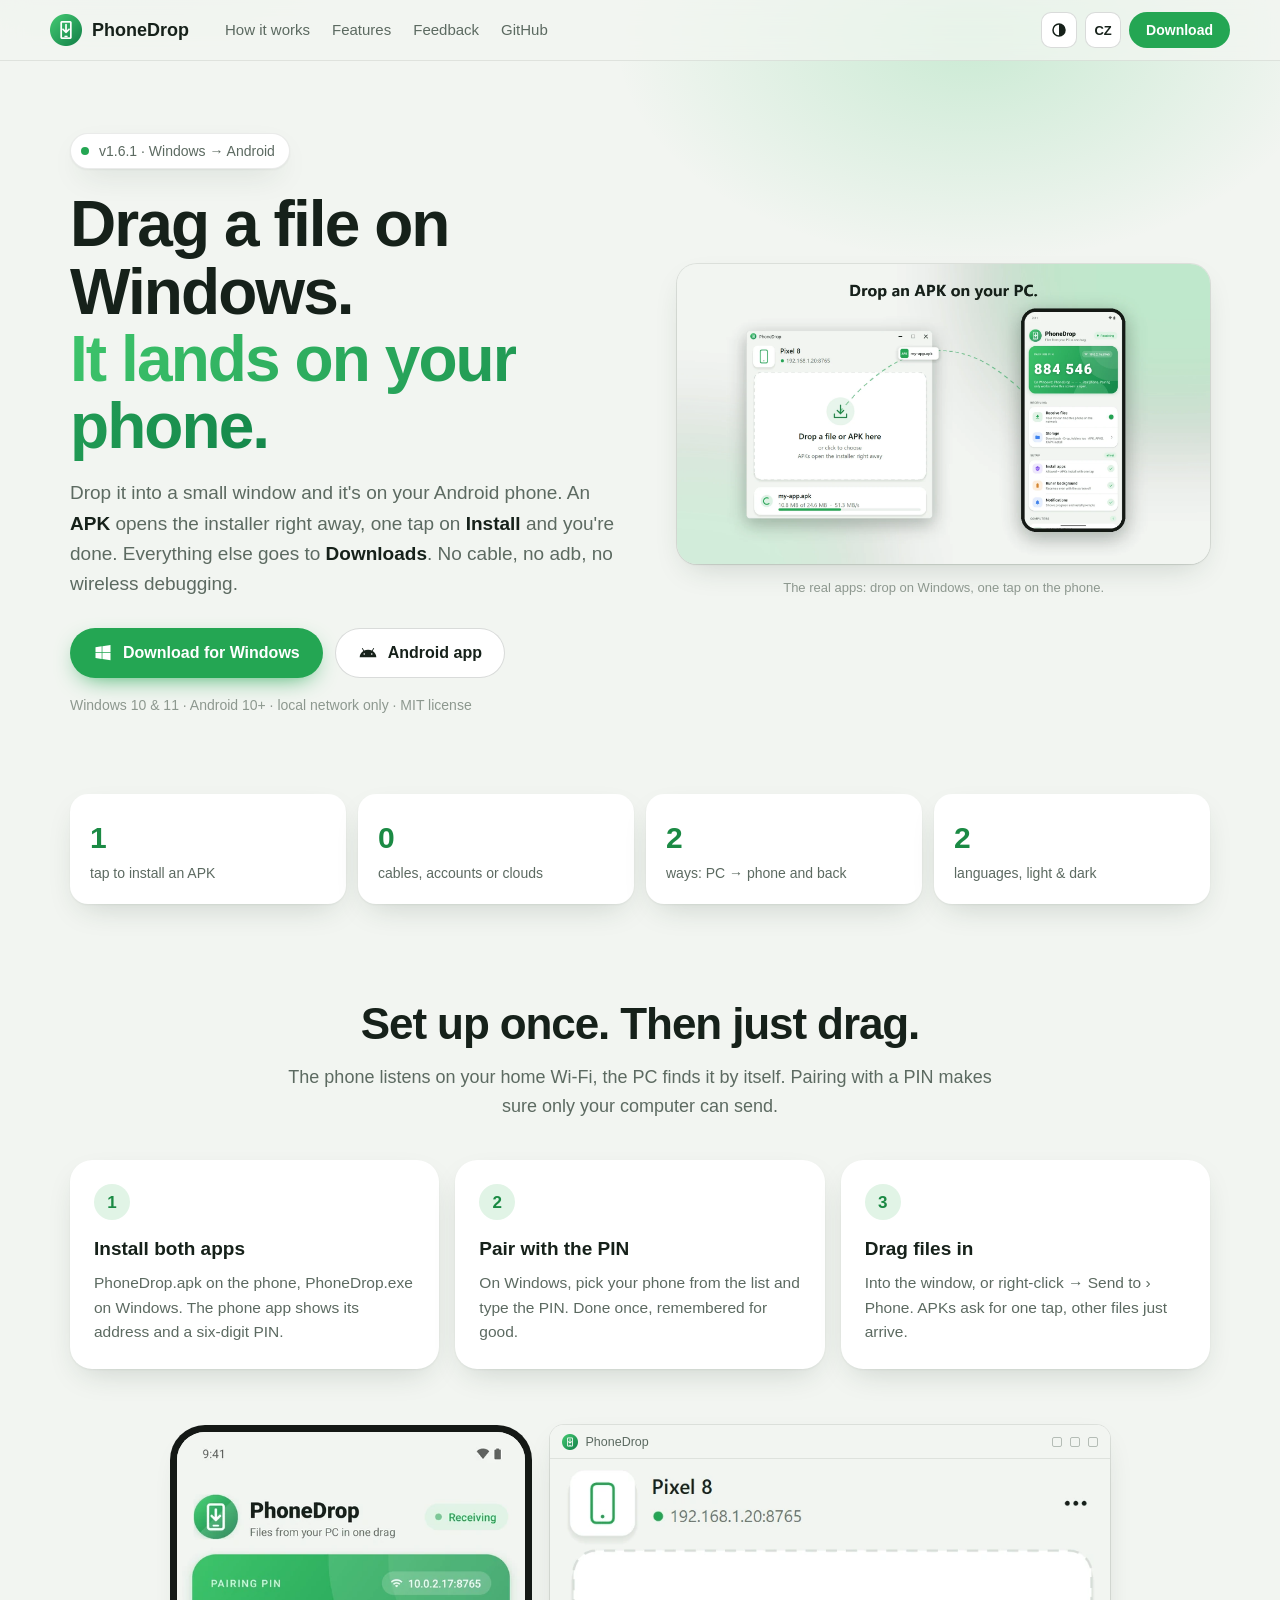
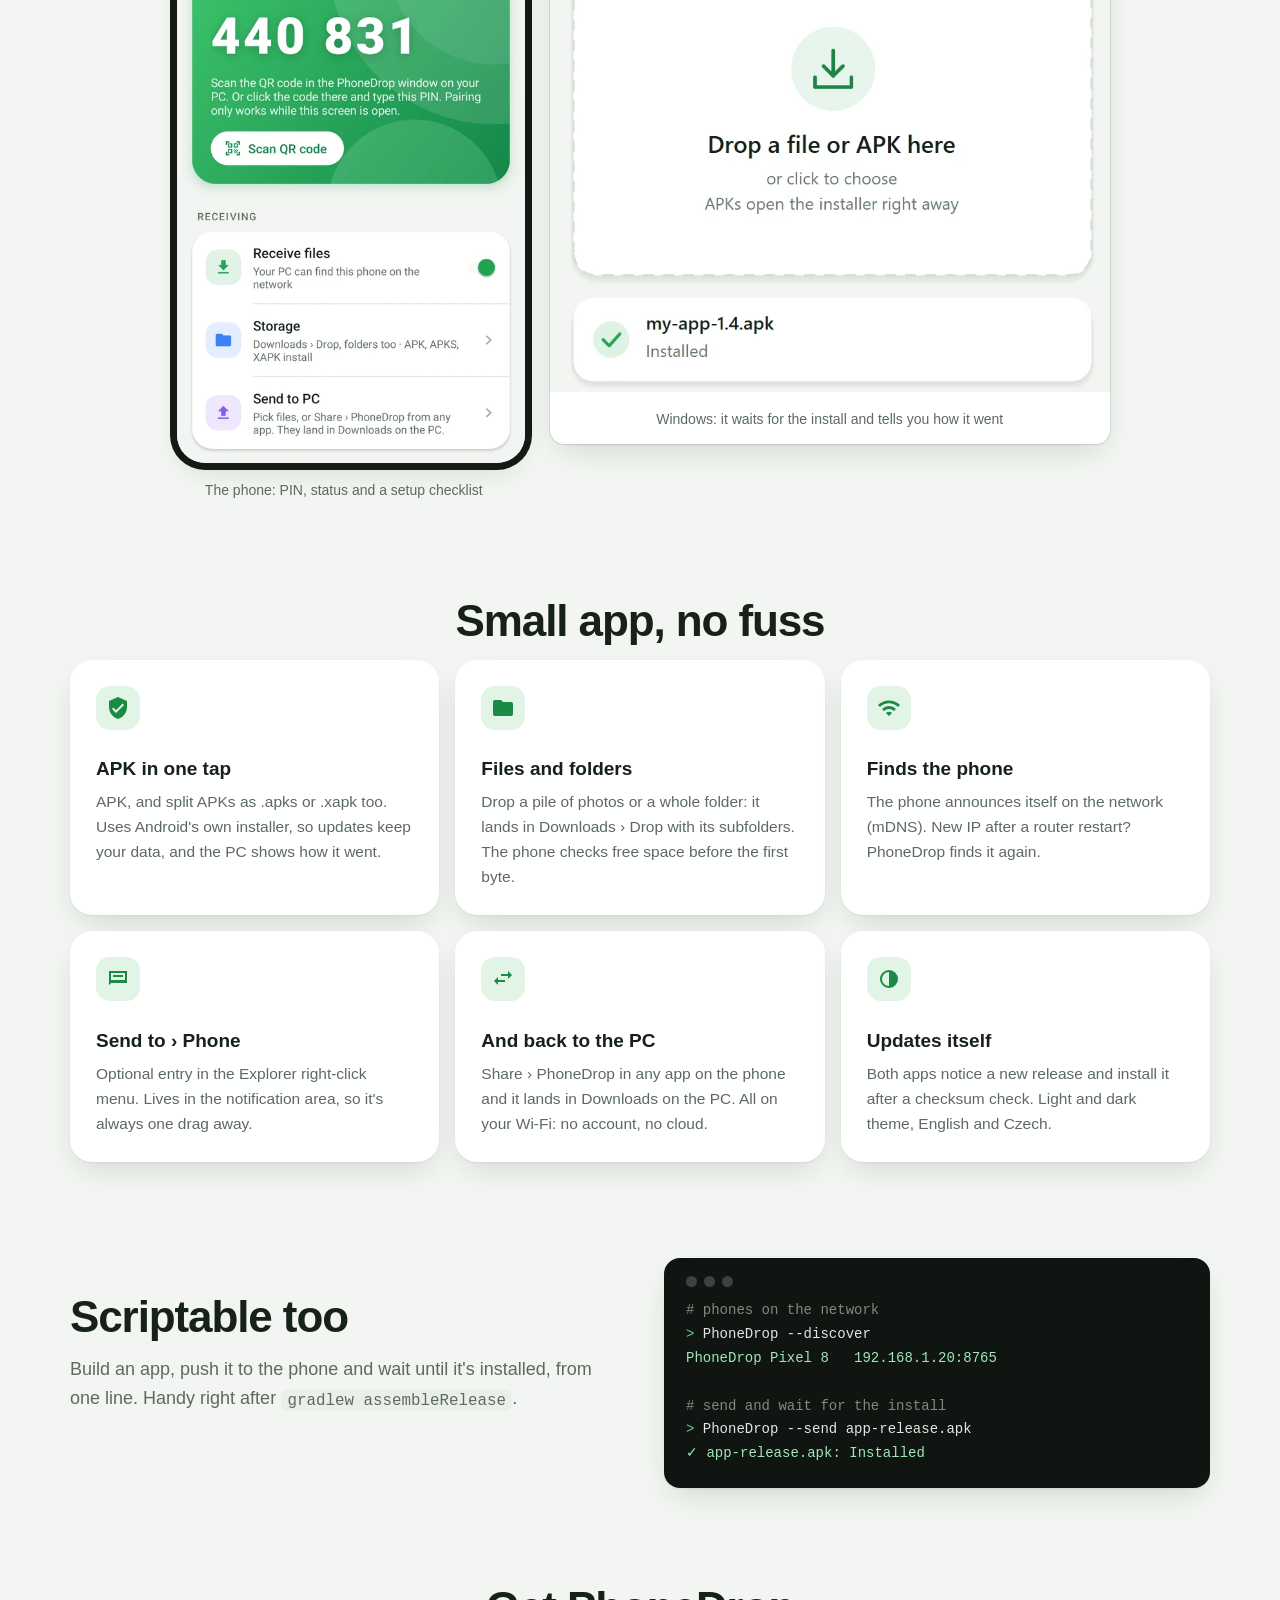
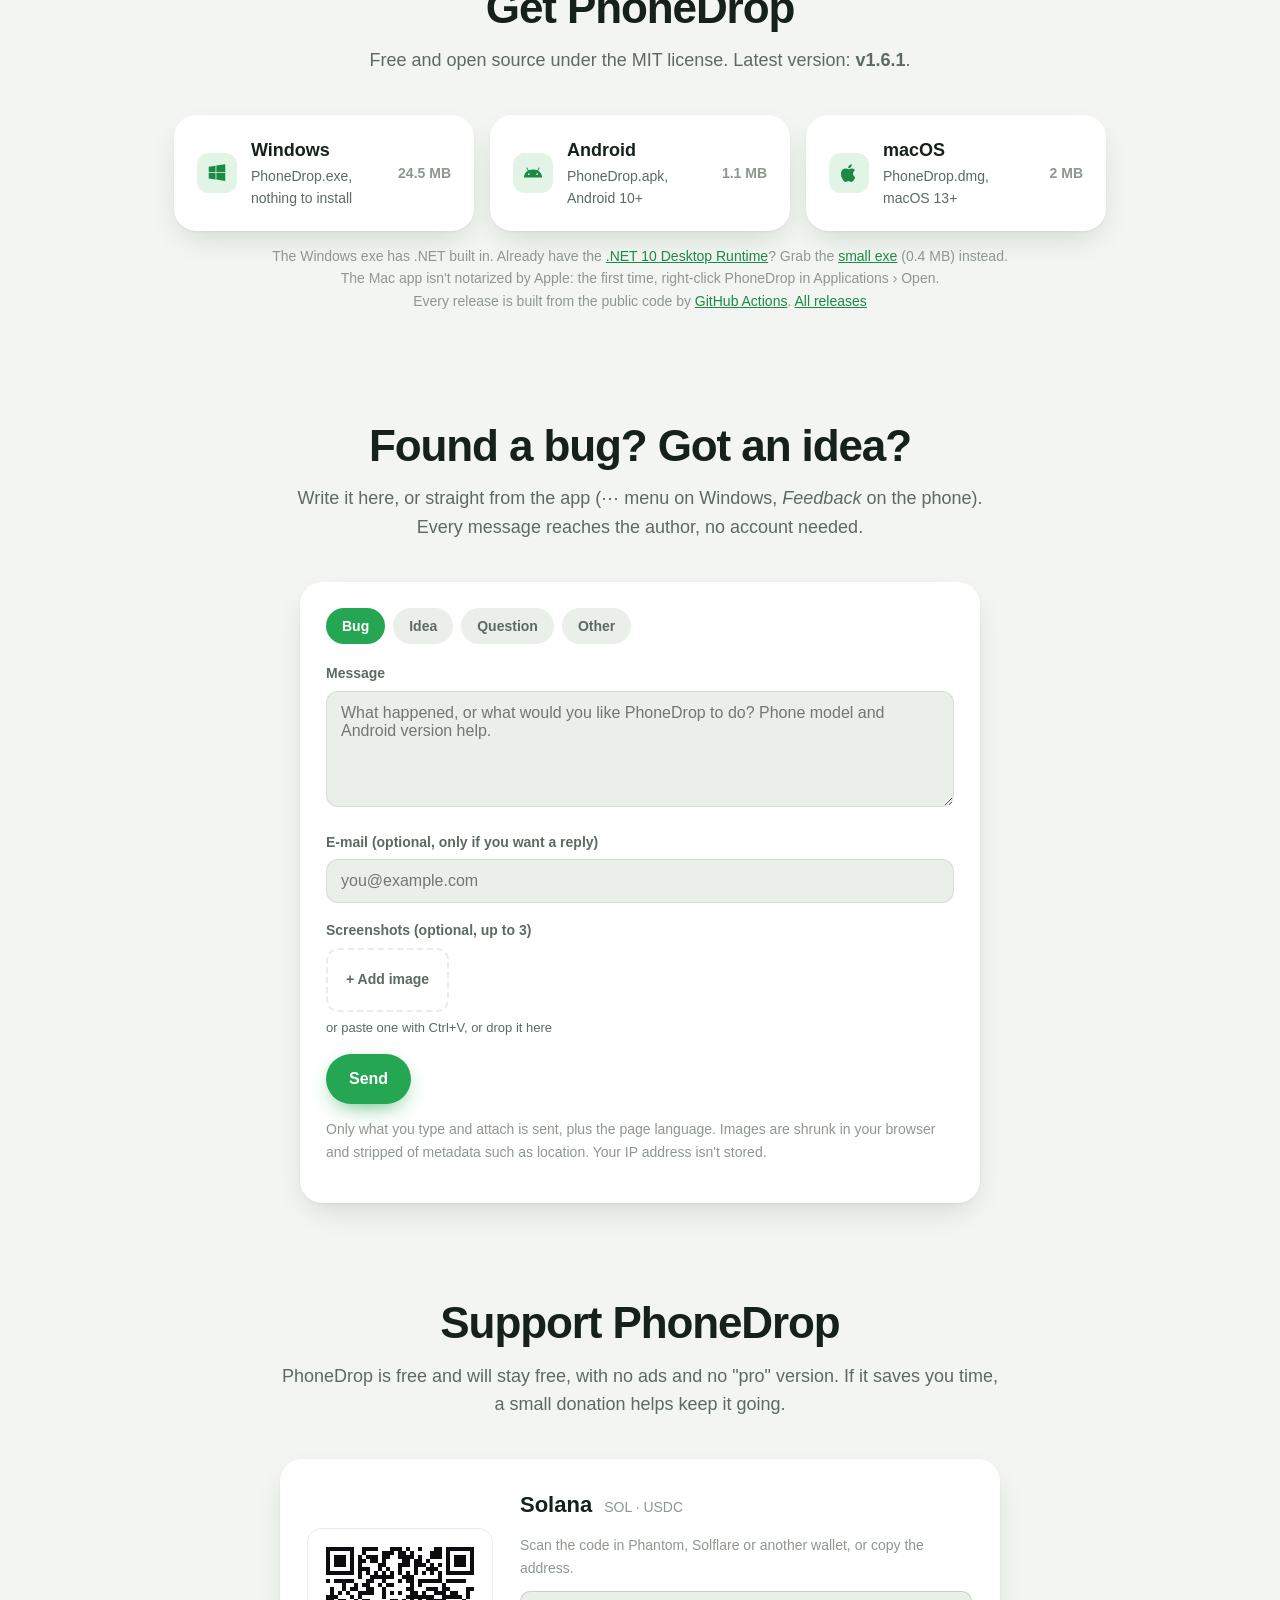
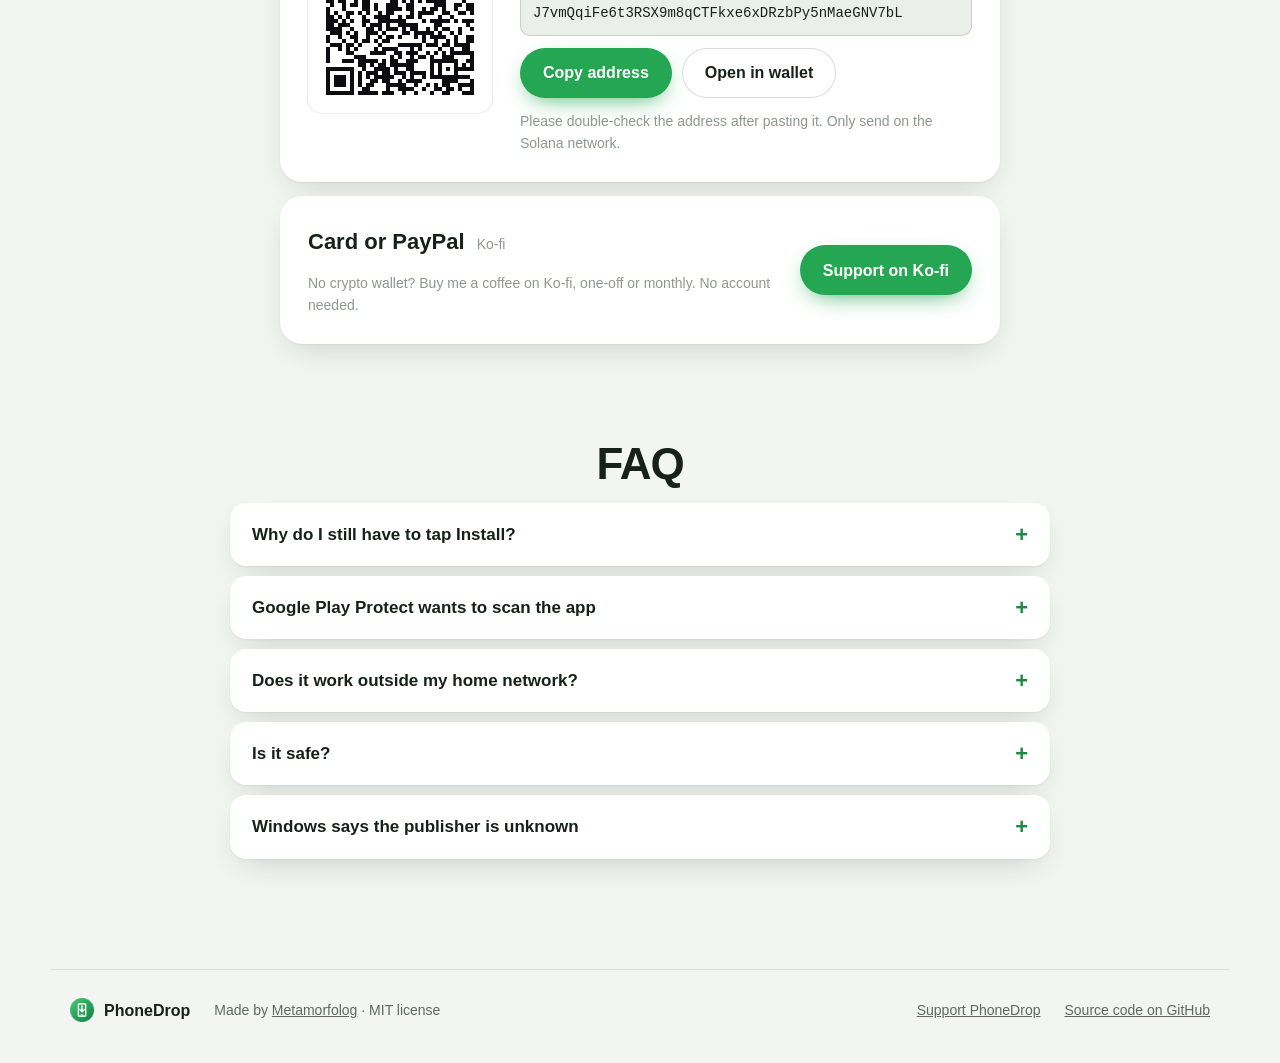
==== commit 3c80ef6d: "1.6.1: výběr počítače při sdílení, Mac ve vydání, opravy textů - verze 1.6.1 (Windows, Android; Mac " ====
--- a/website/public/index.html
+++ b/website/public/index.html
@@ -53,7 +53,7 @@
       <div class="hero-copy">
         <a class="pill" href="#download">
           <span class="pill-dot"></span>
-          <span><span class="js-version">v1.6.0</span> · <span data-l="en">Windows → Android</span><span data-l="cs">Windows → Android</span></span>
+          <span><span class="js-version">v1.6.1</span> · <span data-l="en">Windows → Android</span><span data-l="cs">Windows → Android</span></span>
         </a>
         <h1>
           <span data-l="en">Drag a file on Windows.<br><span class="grad">It lands on your phone.</span></span>
@@ -64,11 +64,11 @@
           <span data-l="cs">Pusť ho do malého okénka a je v telefonu s Androidem. <b>APK</b> rovnou otevře instalaci, stačí ťuknout na <b>Instalovat</b>. Všechno ostatní se uloží do <b>Stažených</b>. Bez kabelu, bez adb, bez bezdrátového ladění.</span>
         </p>
         <div class="cta">
-          <a class="btn btn-primary js-dl-win" href="https://github.com/Metamorfolog/phonedrop/releases/download/v1.6.0/PhoneDrop-1.6.0-win-x64.exe">
+          <a class="btn btn-primary js-dl-win" href="https://github.com/Metamorfolog/phonedrop/releases/download/v1.6.1/PhoneDrop-1.6.1-win-x64.exe">
             <svg class="ico" viewBox="0 0 24 24" aria-hidden="true"><path d="M3 5.1 10.4 4v7.1H3V5.1Zm8.3-1.2L21 2.5v8.6h-9.7V3.9ZM3 12h7.4v7.1L3 18v-6Zm8.3 0H21v8.6l-9.7-1.4V12Z"/></svg>
             <span data-l="en">Download for Windows</span><span data-l="cs">Stáhnout pro Windows</span>
           </a>
-          <a class="btn btn-ghost js-dl-apk" href="https://github.com/Metamorfolog/phonedrop/releases/download/v1.6.0/PhoneDrop-1.6.0.apk">
+          <a class="btn btn-ghost js-dl-apk" href="https://github.com/Metamorfolog/phonedrop/releases/download/v1.6.1/PhoneDrop-1.6.1.apk">
             <svg class="ico" viewBox="0 0 24 24" aria-hidden="true"><path d="M17.6 9.5 19.4 6.4l-.9-.5-1.8 3.2A10.6 10.6 0 0 0 12 8.2c-1.7 0-3.3.3-4.7.9L5.5 5.9l-.9.5 1.8 3.1A9.5 9.5 0 0 0 2 17h20a9.5 9.5 0 0 0-4.4-7.5ZM7.5 14.2a1 1 0 1 1 0-2 1 1 0 0 1 0 2Zm9 0a1 1 0 1 1 0-2 1 1 0 0 1 0 2Z"/></svg>
             <span data-l="en">Android app</span><span data-l="cs">Aplikace pro Android</span>
           </a>
@@ -201,26 +201,32 @@
     <section class="section" id="download">
       <h2><span data-l="en">Get PhoneDrop</span><span data-l="cs">Stáhnout PhoneDrop</span></h2>
       <p class="section-lead center">
-        <span data-l="en">Free and open source under the MIT license. Latest version: <b class="js-version">v1.6.0</b>.</span>
-        <span data-l="cs">Zdarma a open source pod licencí MIT. Nejnovější verze: <b class="js-version">v1.6.0</b>.</span>
+        <span data-l="en">Free and open source under the MIT license. Latest version: <b class="js-version">v1.6.1</b>.</span>
+        <span data-l="cs">Zdarma a open source pod licencí MIT. Nejnovější verze: <b class="js-version">v1.6.1</b>.</span>
       </p>
       <div class="downloads">
-        <a class="dl dl-main js-dl-win" href="https://github.com/Metamorfolog/phonedrop/releases/download/v1.6.0/PhoneDrop-1.6.0-win-x64.exe">
+        <a class="dl dl-main js-dl-win" href="https://github.com/Metamorfolog/phonedrop/releases/download/v1.6.1/PhoneDrop-1.6.1-win-x64.exe">
           <svg class="dl-os" viewBox="0 0 24 24" aria-hidden="true"><path d="M3 5.1 10.4 4v7.1H3V5.1Zm8.3-1.2L21 2.5v8.6h-9.7V3.9ZM3 12h7.4v7.1L3 18v-6Zm8.3 0H21v8.6l-9.7-1.4V12Z"/></svg>
           <span class="dl-title">Windows</span>
           <span class="dl-sub"><span data-l="en">PhoneDrop.exe, nothing to install</span><span data-l="cs">PhoneDrop.exe, nic se neinstaluje</span></span>
           <span class="dl-size js-size-win">24.5 MB</span>
         </a>
-        <a class="dl dl-main js-dl-apk" href="https://github.com/Metamorfolog/phonedrop/releases/download/v1.6.0/PhoneDrop-1.6.0.apk">
+        <a class="dl dl-main js-dl-apk" href="https://github.com/Metamorfolog/phonedrop/releases/download/v1.6.1/PhoneDrop-1.6.1.apk">
           <svg class="dl-os" viewBox="0 0 24 24" aria-hidden="true"><path d="M17.6 9.5 19.4 6.4l-.9-.5-1.8 3.2A10.6 10.6 0 0 0 12 8.2c-1.7 0-3.3.3-4.7.9L5.5 5.9l-.9.5 1.8 3.1A9.5 9.5 0 0 0 2 17h20a9.5 9.5 0 0 0-4.4-7.5ZM7.5 14.2a1 1 0 1 1 0-2 1 1 0 0 1 0 2Zm9 0a1 1 0 1 1 0-2 1 1 0 0 1 0 2Z"/></svg>
           <span class="dl-title">Android</span>
           <span class="dl-sub"><span data-l="en">PhoneDrop.apk, Android 10+</span><span data-l="cs">PhoneDrop.apk, Android 10+</span></span>
-          <span class="dl-size js-size-apk">2.1 MB</span>
+          <span class="dl-size js-size-apk">1.1 MB</span>
+        </a>
+        <a class="dl dl-main js-dl-mac" href="https://github.com/Metamorfolog/phonedrop/releases/download/v1.6.1/PhoneDrop-1.6.1-mac.dmg">
+          <svg class="dl-os" viewBox="0 0 24 24" aria-hidden="true"><path d="M16.4 12.6c0-2.4 2-3.6 2.1-3.7-1.1-1.7-2.9-1.9-3.5-1.9-1.5-.2-2.9.9-3.7.9-.8 0-1.9-.9-3.2-.8-1.6 0-3.1 1-4 2.4-1.7 3-.4 7.4 1.2 9.8.8 1.2 1.8 2.5 3 2.4 1.2 0 1.7-.8 3.1-.8 1.5 0 1.9.8 3.2.8 1.3 0 2.1-1.2 2.9-2.4.9-1.4 1.3-2.7 1.3-2.8 0 0-2.4-.9-2.4-3.9ZM14 5.4c.7-.8 1.1-1.9 1-3-1 0-2.1.7-2.8 1.5-.6.7-1.2 1.8-1 2.9 1.1.1 2.1-.6 2.8-1.4Z"/></svg>
+          <span class="dl-title">macOS</span>
+          <span class="dl-sub"><span data-l="en">PhoneDrop.dmg, macOS 13+</span><span data-l="cs">PhoneDrop.dmg, macOS 13+</span></span>
+          <span class="dl-size js-size-mac">2 MB</span>
         </a>
       </div>
       <p class="small center">
-        <span data-l="en">The Windows exe has .NET built in. Already have the <a href="https://dotnet.microsoft.com/download/dotnet/10.0" rel="noopener">.NET 10 Desktop Runtime</a>? Grab the <a class="js-dl-winsmall" href="https://github.com/Metamorfolog/phonedrop/releases/download/v1.6.0/PhoneDrop-1.6.0-win-x64-small.exe">small exe</a> (<span class="js-size-winsmall">0.4 MB</span>) instead.<br>Every release is built from the public code by <a href="https://github.com/Metamorfolog/phonedrop/actions/workflows/release.yml" rel="noopener">GitHub Actions</a>. <a href="https://github.com/Metamorfolog/phonedrop/releases">All releases</a></span>
-        <span data-l="cs">Exe pro Windows má .NET v sobě. Máš už <a href="https://dotnet.microsoft.com/download/dotnet/10.0" rel="noopener">.NET 10 Desktop Runtime</a>? Stáhni si raději <a class="js-dl-winsmall" href="https://github.com/Metamorfolog/phonedrop/releases/download/v1.6.0/PhoneDrop-1.6.0-win-x64-small.exe">malé exe</a> (<span class="js-size-winsmall">0,4 MB</span>).<br>Každé vydání sestavuje z veřejného kódu <a href="https://github.com/Metamorfolog/phonedrop/actions/workflows/release.yml" rel="noopener">GitHub Actions</a>. <a href="https://github.com/Metamorfolog/phonedrop/releases">Všechna vydání</a></span>
+        <span data-l="en">The Windows exe has .NET built in. Already have the <a href="https://dotnet.microsoft.com/download/dotnet/10.0" rel="noopener">.NET 10 Desktop Runtime</a>? Grab the <a class="js-dl-winsmall" href="https://github.com/Metamorfolog/phonedrop/releases/download/v1.6.1/PhoneDrop-1.6.1-win-x64-small.exe">small exe</a> (<span class="js-size-winsmall">0.4 MB</span>) instead.<br>The Mac app isn't notarized by Apple: the first time, right-click PhoneDrop in Applications › Open.<br>Every release is built from the public code by <a href="https://github.com/Metamorfolog/phonedrop/actions/workflows/release.yml" rel="noopener">GitHub Actions</a>. <a href="https://github.com/Metamorfolog/phonedrop/releases">All releases</a></span>
+        <span data-l="cs">Exe pro Windows má .NET v sobě. Máš už <a href="https://dotnet.microsoft.com/download/dotnet/10.0" rel="noopener">.NET 10 Desktop Runtime</a>? Stáhni si raději <a class="js-dl-winsmall" href="https://github.com/Metamorfolog/phonedrop/releases/download/v1.6.1/PhoneDrop-1.6.1-win-x64-small.exe">malé exe</a> (<span class="js-size-winsmall">0,4 MB</span>).<br>Aplikace pro Mac není ověřená u Applu: poprvé ji otevři pravým tlačítkem v Aplikacích › Otevřít.<br>Každé vydání sestavuje z veřejného kódu <a href="https://github.com/Metamorfolog/phonedrop/actions/workflows/release.yml" rel="noopener">GitHub Actions</a>. <a href="https://github.com/Metamorfolog/phonedrop/releases">Všechna vydání</a></span>
       </p>
     </section>
 
--- a/website/public/style.css
+++ b/website/public/style.css
@@ -293,7 +293,7 @@
 .terminal .p { color: #5fd68a; }
 .terminal .o { color: #9fe7b8; }
 
-.downloads { display: grid; grid-template-columns: repeat(2, minmax(0, 340px)); gap: 16px; justify-content: center; }
+.downloads { display: grid; grid-template-columns: repeat(3, minmax(0, 300px)); gap: 16px; justify-content: center; }
 .dl {
   display: grid;
   grid-template-columns: auto 1fr auto;
